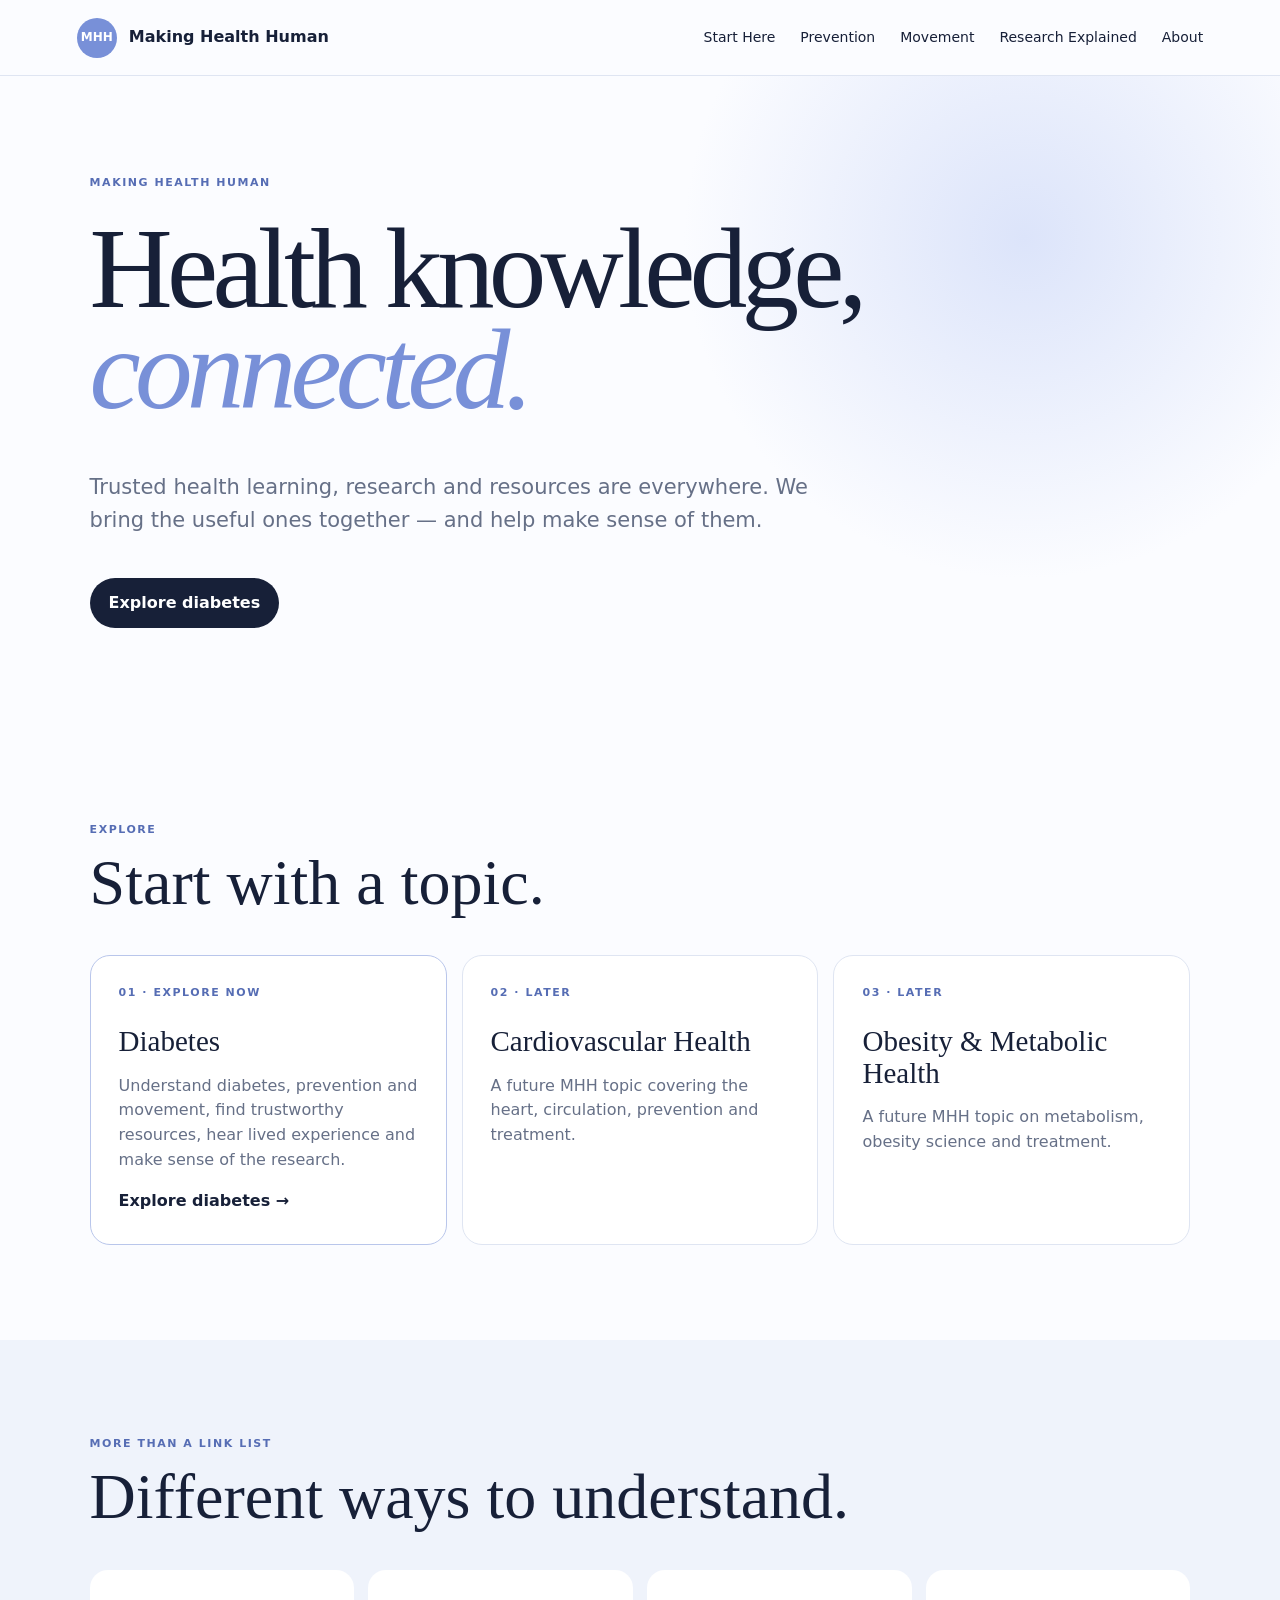
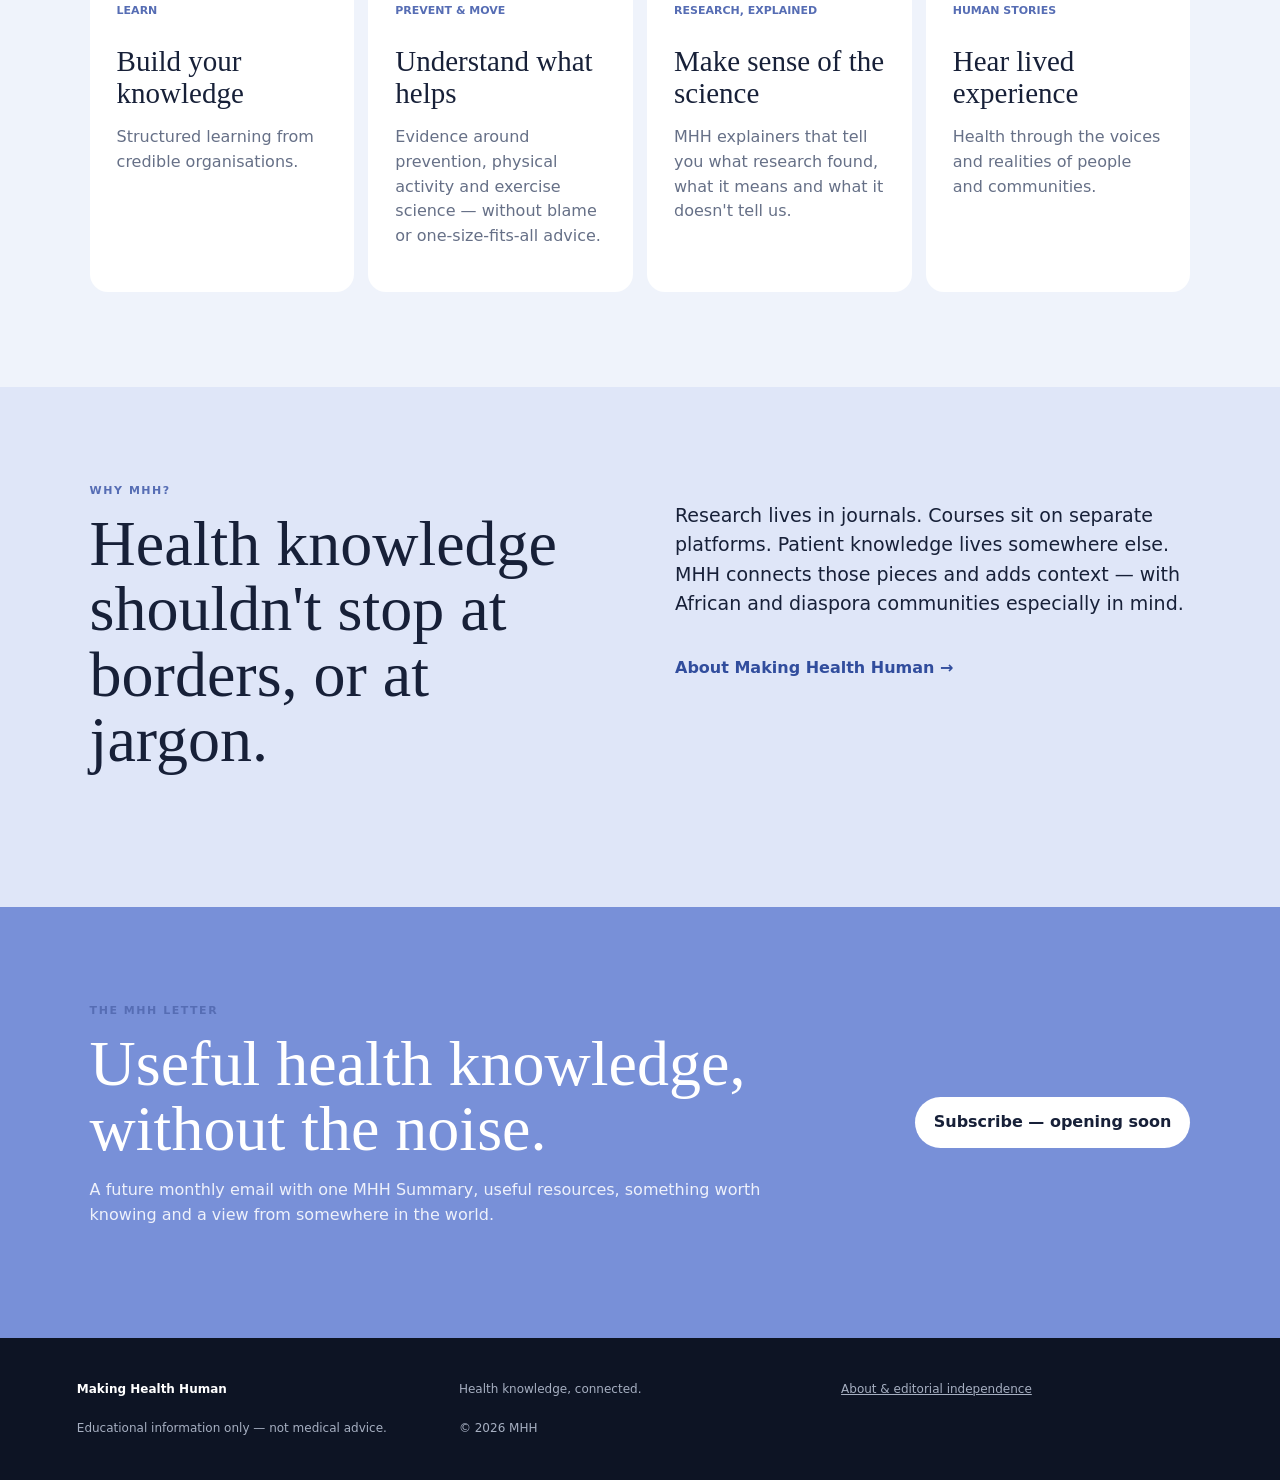
==== index.html @ e170c68e "Remove researcher grant pilot from public site" ====
<!doctype html><html lang="en"><head><meta charset="utf-8"><meta name="viewport" content="width=device-width,initial-scale=1"><title>Making Health Human | Health knowledge, connected.</title><meta name="description" content="Making Health Human connects trustworthy health learning, prevention, exercise science, research explainers and practical resources."><meta name="robots" content="index,follow"><link rel="canonical" href="https://nomcebo12-ux.github.io/making-health-human/"><meta property="og:type" content="website"><meta property="og:title" content="Making Health Human | Health knowledge, connected."><meta property="og:description" content="Making useful health knowledge easier to find, understand and use."><meta property="og:url" content="https://nomcebo12-ux.github.io/making-health-human/"><meta property="og:site_name" content="Making Health Human"><link rel="stylesheet" href="styles.css"></head><body><header><a class="brand" href="index.html"><b>MHH</b> Making Health Human</a><nav><a href="diabetes.html#start">Start Here</a><a href="diabetes.html#prevent">Prevention</a><a href="diabetes.html#move">Movement</a><a href="diabetes.html#research">Research Explained</a><a href="about.html">About</a></nav></header><main>
<section class="hero"><small>MAKING HEALTH HUMAN</small><h1>Health knowledge,<br><em>connected.</em></h1><p>Trusted health learning, research and resources are everywhere. We bring the useful ones together — and help make sense of them.</p><a class="btn" href="diabetes.html">Explore diabetes</a></section>
<section id="topics"><small>EXPLORE</small><h2>Start with a topic.</h2><div class="grid"><a class="card live" href="diabetes.html"><span>01 · EXPLORE NOW</span><h3>Diabetes</h3><p>Understand diabetes, prevention and movement, find trustworthy resources, hear lived experience and make sense of the research.</p><strong>Explore diabetes →</strong></a><div class="card"><span>02 · LATER</span><h3>Cardiovascular Health</h3><p>A future MHH topic covering the heart, circulation, prevention and treatment.</p></div><div class="card"><span>03 · LATER</span><h3>Obesity & Metabolic Health</h3><p>A future MHH topic on metabolism, obesity science and treatment.</p></div></div></section>
<section class="pale"><small>MORE THAN A LINK LIST</small><h2>Different ways to understand.</h2><div class="four"><article><b>LEARN</b><h3>Build your knowledge</h3><p>Structured learning from credible organisations.</p></article><article><b>PREVENT & MOVE</b><h3>Understand what helps</h3><p>Evidence around prevention, physical activity and exercise science — without blame or one-size-fits-all advice.</p></article><article><b>RESEARCH, EXPLAINED</b><h3>Make sense of the science</h3><p>MHH explainers that tell you what research found, what it means and what it doesn't tell us.</p></article><article><b>HUMAN STORIES</b><h3>Hear lived experience</h3><p>Health through the voices and realities of people and communities.</p></article></div></section>
<section class="about"><div><small>WHY MHH?</small><h2>Health knowledge shouldn't stop at borders, or at jargon.</h2></div><div><p>Research lives in journals. Courses sit on separate platforms. Patient knowledge lives somewhere else. MHH connects those pieces and adds context — with African and diaspora communities especially in mind.</p><a class="text-link" href="about.html">About Making Health Human →</a></div></section>
<section class="newsletter"><div><small>THE MHH LETTER</small><h2>Useful health knowledge, without the noise.</h2><p>A future monthly email with one MHH Summary, useful resources, something worth knowing and a view from somewhere in the world.</p></div><div><span class="btn" aria-disabled="true">Subscribe — opening soon</span></div></section>
</main><footer><b>Making Health Human</b><span>Health knowledge, connected.</span><span><a href="about.html">About & editorial independence</a></span><span>Educational information only — not medical advice.</span><span>© 2026 MHH</span></footer></body></html>
---- styles.css ----
:root{--blue:#7890d8;--ink:#172038;--muted:#667087;--paper:#fbfcff;--pale:#eff3fb;--line:#dfe5f2;--dark:#11182a}*{box-sizing:border-box}html{scroll-behavior:smooth}body{margin:0;background:var(--paper);color:var(--ink);font:16px/1.55 Inter,system-ui,-apple-system,sans-serif}a{color:inherit;text-decoration:none}header{height:76px;padding:0 6vw;display:flex;align-items:center;justify-content:space-between;border-bottom:1px solid var(--line);background:#fbfcfff2;position:sticky;top:0;z-index:5;backdrop-filter:blur(10px)}.brand{display:flex;gap:12px;align-items:center;font-weight:700}.brand b{background:var(--blue);color:white;width:40px;height:40px;border-radius:50%;display:grid;place-items:center;font-size:12px}nav{display:flex;gap:25px;font-size:14px}section{padding:95px 7vw}.hero{min-height:650px;display:flex;flex-direction:column;justify-content:center;background:radial-gradient(circle at 80% 25%,#dce4fa,transparent 30%)}small,.card span,.resource span{display:block;color:#566db4;font-size:11px;font-weight:800;letter-spacing:.14em;margin-bottom:12px}h1,h2,h3{font-family:Georgia,serif;font-weight:500}.hero h1,.topic h1,.article h1{font-size:clamp(58px,9vw,120px);line-height:.88;letter-spacing:-.05em;margin:15px 0 30px}.hero h1 em{color:var(--blue);font-weight:400}.hero>p,.topic>p,.article>p{font-size:21px;color:var(--muted);max-width:720px}.btn{display:inline-block;background:var(--ink);color:white;border-radius:999px;padding:13px 19px;font-weight:700;width:max-content;margin-top:20px}h2{font-size:clamp(38px,5vw,64px);line-height:1.02;margin:10px 0 40px}.grid{display:grid;grid-template-columns:repeat(3,1fr);gap:15px}.card,.resource{background:white;border:1px solid var(--line);border-radius:20px;padding:28px;min-height:290px}.card h3,.resource h3,.four h3{font-size:29px;line-height:1.08;margin:25px 0 12px}.card p,.resource p,.four p{color:var(--muted)}.card.live,.resource.live{border-color:#b9c6eb}.card.live:hover,.resource.live:hover{transform:translateY(-4px);box-shadow:0 18px 45px #3549781a}.pale{background:var(--pale)}.four{display:grid;grid-template-columns:repeat(4,1fr);gap:14px}.four article{background:white;border-radius:18px;padding:27px;min-height:230px}.four b{font-size:11px;color:#566db4}.about{background:#dfe6f8;display:grid;grid-template-columns:1fr 1fr;gap:70px}.about p{font-size:19px}.topic{background:linear-gradient(135deg,#eef2fc,#fbfcff)}.topic>a,.article>a{display:block;margin-bottom:50px;color:var(--muted);font-weight:700}.chips{display:flex;gap:8px;flex-wrap:wrap;margin-top:30px}.chips a{background:white;border:1px solid var(--line);border-radius:999px;padding:8px 12px;font-size:13px;font-weight:700}.resources{display:grid;grid-template-columns:1fr 1fr;gap:15px}.resource{display:flex;flex-direction:column}.resource i{font-size:12px;color:var(--muted);margin-top:auto}.dark{background:var(--dark);color:white}.dark>p{color:#aeb8cc;max-width:700px}.darkcard{background:#1c2539;border-color:#303b54;color:white}.darkcard p,.darkcard i{color:#aeb8cc}.note{background:var(--pale);border-radius:18px;padding:30px;max-width:900px}.note p{color:var(--muted)}.article{max-width:1100px}.coming{margin-top:55px;background:var(--pale);border-radius:22px;padding:45px;max-width:800px}.coming h2{font-size:40px;margin-bottom:15px}footer{background:#0d1424;color:white;padding:42px 6vw;display:grid;grid-template-columns:1fr 1fr 1fr;gap:20px;font-size:12px}footer span{color:#a6afc1}@media(max-width:800px){nav{display:none}section{padding:65px 24px}.hero{min-height:560px}.grid,.resources,.four,.about{grid-template-columns:1fr}.card{min-height:250px}.about{gap:15px}.coming{padding:30px 24px}footer{grid-template-columns:1fr}}
.section-intro{font-size:18px;color:var(--muted);max-width:760px;margin:-22px 0 36px}.resource-grid{display:grid;grid-template-columns:repeat(2,1fr);gap:15px}.resource-grid .resource{min-height:360px}.resource strong{margin-top:auto;padding-top:20px;font-size:14px}.global{background:#e5ebfa}.world-grid{display:grid;grid-template-columns:repeat(3,1fr);gap:12px}.world-card{background:white;border-radius:20px;padding:22px;min-height:285px;display:flex;flex-direction:column;border:1px solid #d7def0}.world-card>b{width:48px;height:48px;border-radius:50%;background:var(--ink);color:white;display:grid;place-items:center;font-size:12px}.world-card>span{font-size:10px;font-weight:800;letter-spacing:.12em;color:#6574a0;margin-top:22px}.world-card h3{font-size:24px;margin:8px 0}.world-card p{color:var(--muted);font-size:14px}.world-card strong{font-size:13px;margin-top:auto}.editorial-note{margin-top:24px;background:#f8faff;border:1px solid #d3dcf2;border-radius:16px;padding:20px;color:#58637c;max-width:980px}.text-link{display:inline-block;margin-top:18px;font-weight:800;color:#314d9d}.voices{background:#f8f5ef}.explainer{padding:80px 7vw;max-width:950px;margin:auto}.explainer h1,.about-page h1{font-size:clamp(48px,7vw,88px)}.explainer h2,.about-page h2{font-size:clamp(30px,4vw,46px);margin:60px 0 16px}.explainer p,.about-page p{font-size:18px;max-width:800px}.dek{font-size:22px!important;color:var(--muted);margin-bottom:45px}.africa-callout{background:#e7ecfa;border-radius:24px;padding:38px;margin:60px 0}.clean-list{max-width:800px;padding-left:22px}.clean-list li{margin:14px 0;color:#4f5a71}.source-box{border-top:1px solid var(--line);margin-top:65px;padding-top:30px}.source-box .tiny{font-size:12px;color:var(--muted)}.about-page{padding:80px 7vw;max-width:950px;margin:auto}footer a{text-decoration:underline}.spotlight-head{display:flex;justify-content:space-between;gap:25px;align-items:end;margin-bottom:34px}.spotlight-head h2{margin-bottom:0}.spotlight-month{background:var(--ink);color:white;border-radius:999px;padding:9px 14px;font-size:11px;font-weight:800;letter-spacing:.12em}.all-countries{margin-top:30px}.all-countries summary{cursor:pointer;font-weight:800}.all-countries .world-grid{margin-top:20px}.whats-new{background:#f8f5ef}.news-grid{display:grid;grid-template-columns:repeat(2,1fr);gap:15px}.news-card{background:white;border:1px solid #e3ded5;border-radius:20px;padding:28px;display:flex;flex-direction:column;min-height:300px}.news-card span{font-size:11px;font-weight:800;letter-spacing:.12em;color:#7b6651}.news-card h3{font-size:30px;line-height:1.08;margin:20px 0 12px}.news-card p{color:var(--muted)}.news-card strong{margin-top:auto}.summary-source{background:#eef2fc;border-radius:18px;padding:22px 25px;margin:30px 0 45px;display:grid;gap:5px}.summary-source span{color:var(--muted)}.mhh-infographic{padding:45px 0}.summary-five{display:grid;grid-template-columns:repeat(2,1fr);gap:14px}.summary-five article{background:#f2f5fb;border:1px solid var(--line);border-radius:20px;padding:25px}.summary-five article:last-child{grid-column:1/-1}.summary-five article>b{display:grid;place-items:center;width:42px;height:42px;border-radius:50%;background:var(--blue);color:white;font-size:12px}.summary-five h3{font-size:26px;margin:18px 0 8px}.summary-five p{font-size:15px;color:var(--muted)}
/* v0.5 human, prevention, movement */
.human-photo-band{padding:0;display:grid;grid-template-columns:1.25fr .75fr;background:var(--dark);color:white;min-height:560px}.human-photo-band img{width:100%;height:100%;min-height:560px;object-fit:cover}.human-photo-band>div{padding:70px 6vw;display:flex;flex-direction:column;justify-content:center}.human-photo-band h2{font-size:clamp(44px,4vw,70px);margin:10px 0 24px}.human-photo-band p{color:#c6cedd;font-size:19px}.human-photo-band>div>span,.movement-photo span{font-size:10px;color:#98a3b8;margin-top:20px}.prevention{background:#f3f6ed}.split-intro{display:grid;grid-template-columns:1fr 1fr;gap:70px;align-items:end;margin-bottom:45px}.split-intro h2{margin-bottom:0}.split-intro>p{font-size:18px;color:var(--muted);max-width:650px}.movement-section{display:grid;grid-template-columns:1fr 1fr;padding:0;background:#e9eef9;min-height:650px}.movement-photo{position:relative}.movement-photo img{width:100%;height:100%;min-height:650px;object-fit:cover}.movement-photo span{position:absolute;bottom:14px;left:18px;background:#11182acc;color:white;padding:5px 8px;border-radius:5px}.movement-copy{padding:80px 7vw;display:flex;flex-direction:column;justify-content:center}.movement-copy h2{margin:8px 0 25px}.movement-copy>p{font-size:19px;color:var(--muted)}.movement-links{display:grid;gap:10px;margin:25px 0}.movement-links a{background:white;border-radius:16px;padding:18px 20px}.movement-links b,.movement-links span{display:block}.movement-links span{font-size:13px;color:var(--muted);margin-top:4px}.tiny-note{font-size:13px!important}.newsletter{background:var(--blue);color:white;display:grid;grid-template-columns:1fr auto;gap:45px;align-items:center}.newsletter h2{margin:8px 0 15px}.newsletter p{color:#eef1fb;max-width:680px}.newsletter .btn{background:white;color:var(--ink);margin:0;white-space:nowrap}
@media(min-width:1000px){.explainer{max-width:1440px;padding:90px 6vw 120px}.explainer>h1{font-size:clamp(72px,7vw,112px);max-width:1180px;line-height:.92;letter-spacing:-.045em}.explainer>.dek{font-size:27px!important;max-width:900px}.explainer>.summary-source{max-width:none;grid-template-columns:180px 1fr;align-items:center;padding:28px 34px}.mhh-infographic{margin:55px -2vw;padding:64px 2vw;background:linear-gradient(135deg,#eef2fc,#f8faff 55%,#eef4fb);border-radius:32px}.mhh-infographic>h2{font-size:64px}.summary-five{grid-template-columns:repeat(3,1fr);gap:18px}.summary-five article{min-height:300px;padding:32px}.summary-five article:last-child{grid-column:auto}.summary-five h3{font-size:31px}.explainer>h2,.explainer>.africa-callout,.explainer>.source-box,.explainer>.clean-list,.explainer>p:not(.dek){max-width:1000px}}@media(min-width:1300px){.summary-five{grid-template-columns:repeat(5,1fr)}.summary-five article{min-height:355px}.summary-five h3{font-size:27px}}
@media(max-width:800px){.resource-grid,.world-grid,.news-grid,.summary-five,.split-intro,.human-photo-band,.movement-section,.newsletter{grid-template-columns:1fr}.resource-grid .resource{min-height:300px}.spotlight-head{display:block}.spotlight-month{display:inline-block;margin-top:14px}.human-photo-band img{min-height:360px}.human-photo-band>div{padding:55px 24px}.movement-photo img{min-height:420px}.movement-copy{padding:55px 24px}.newsletter{gap:20px}.explainer{max-width:none}.mhh-infographic{padding:35px 0}.summary-five article{min-height:auto}.summary-five article:last-child{grid-column:auto}}
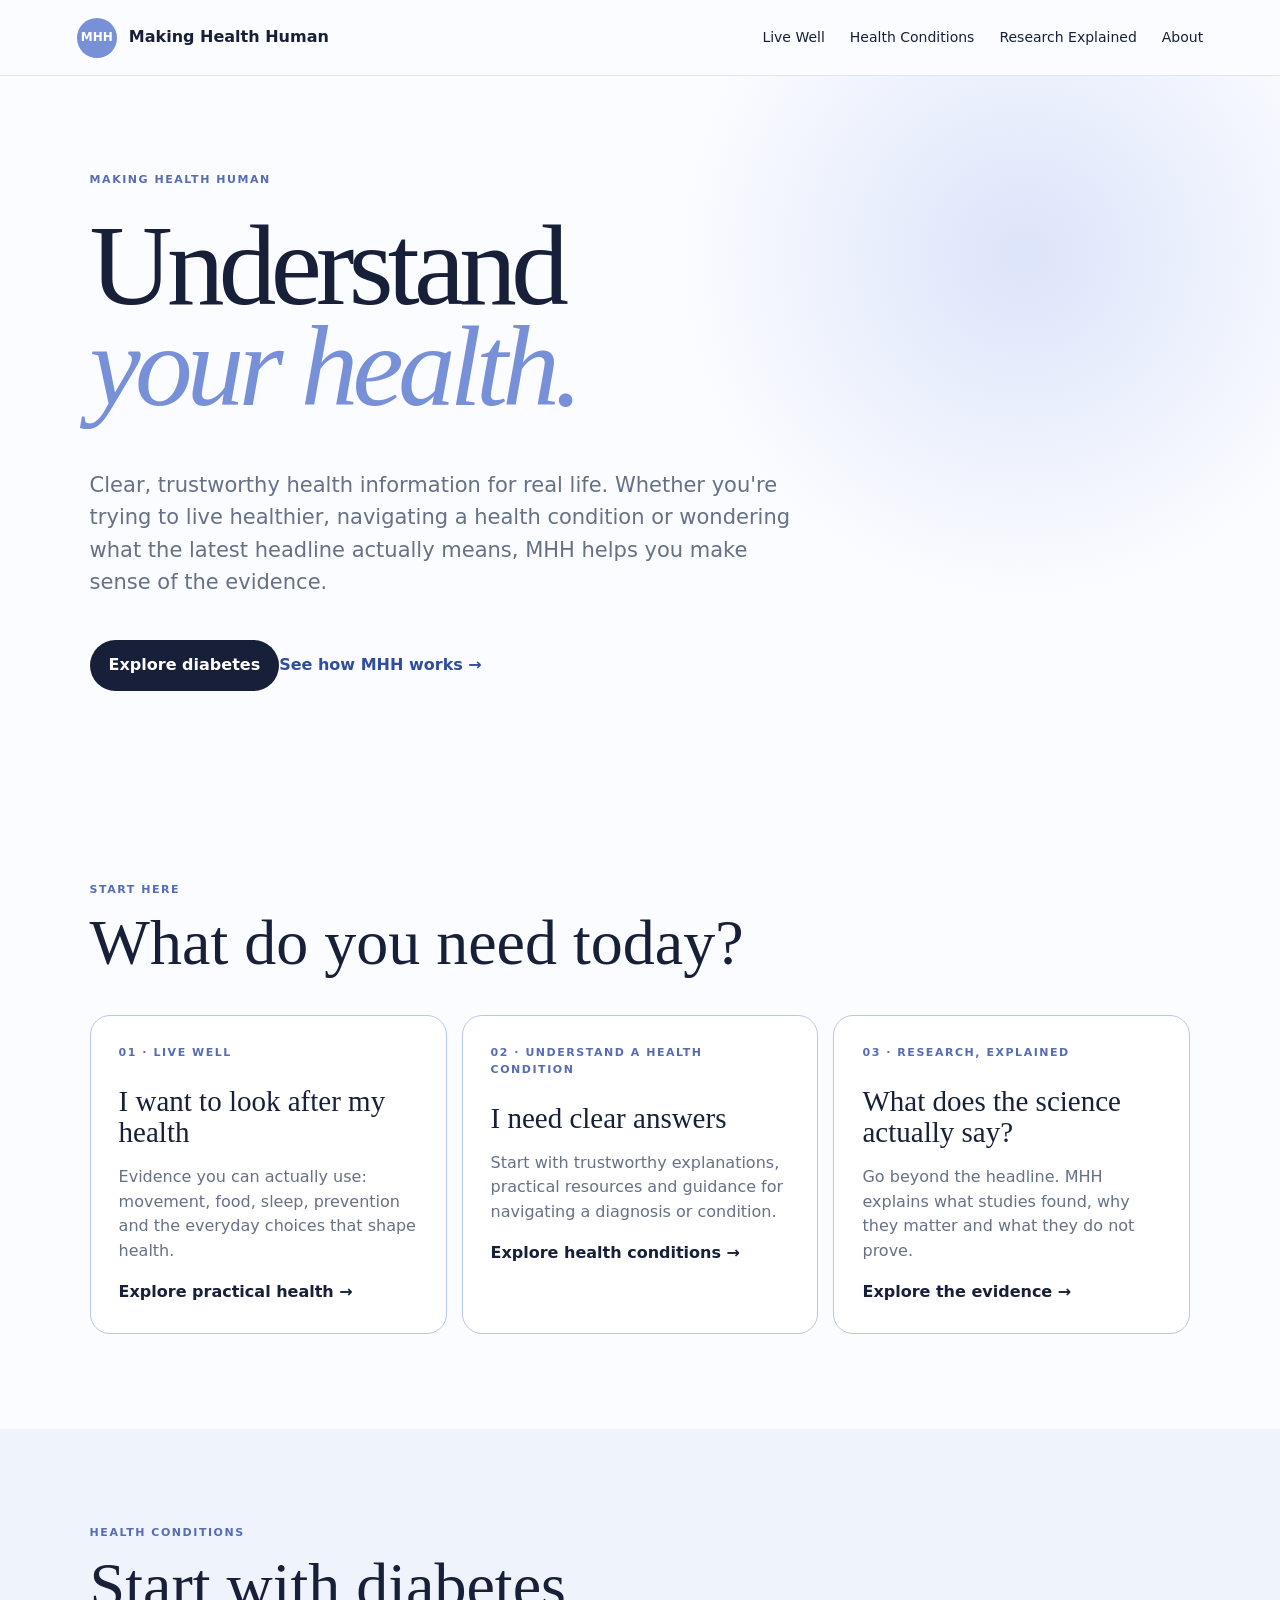
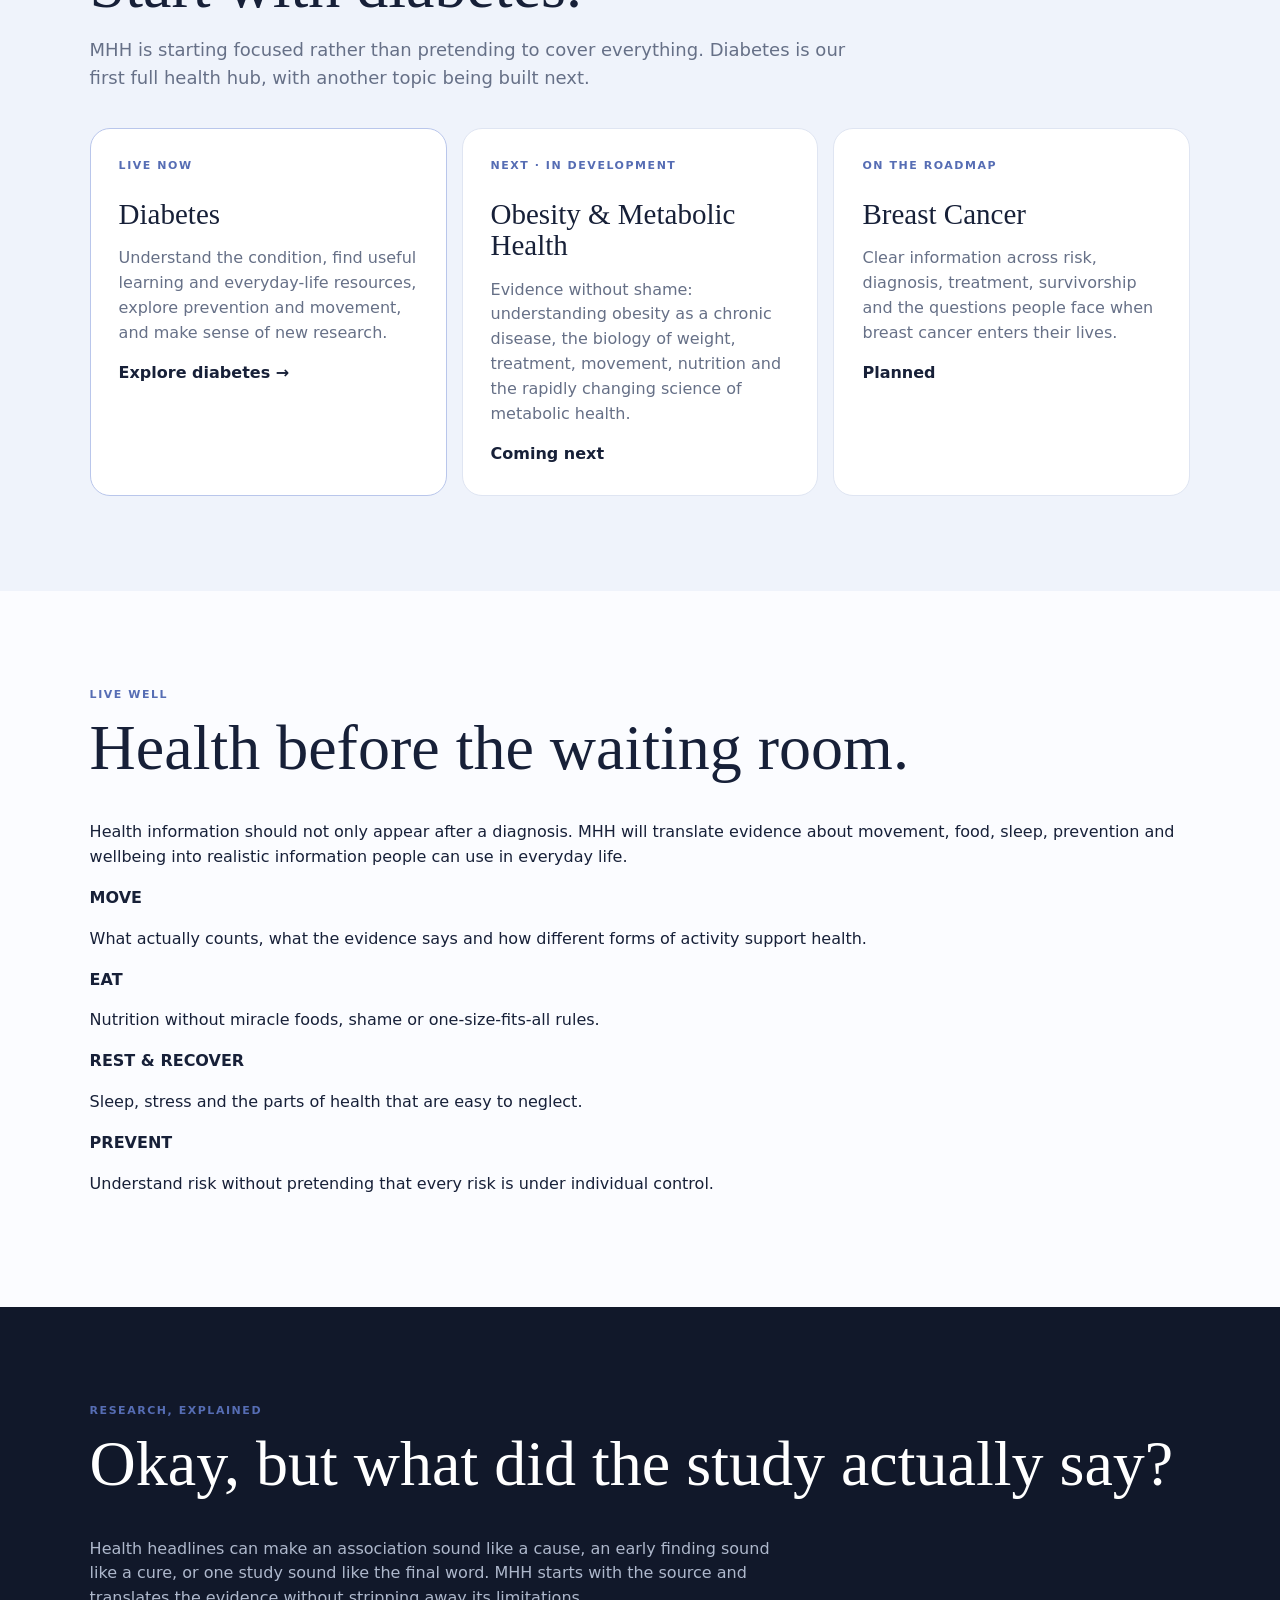
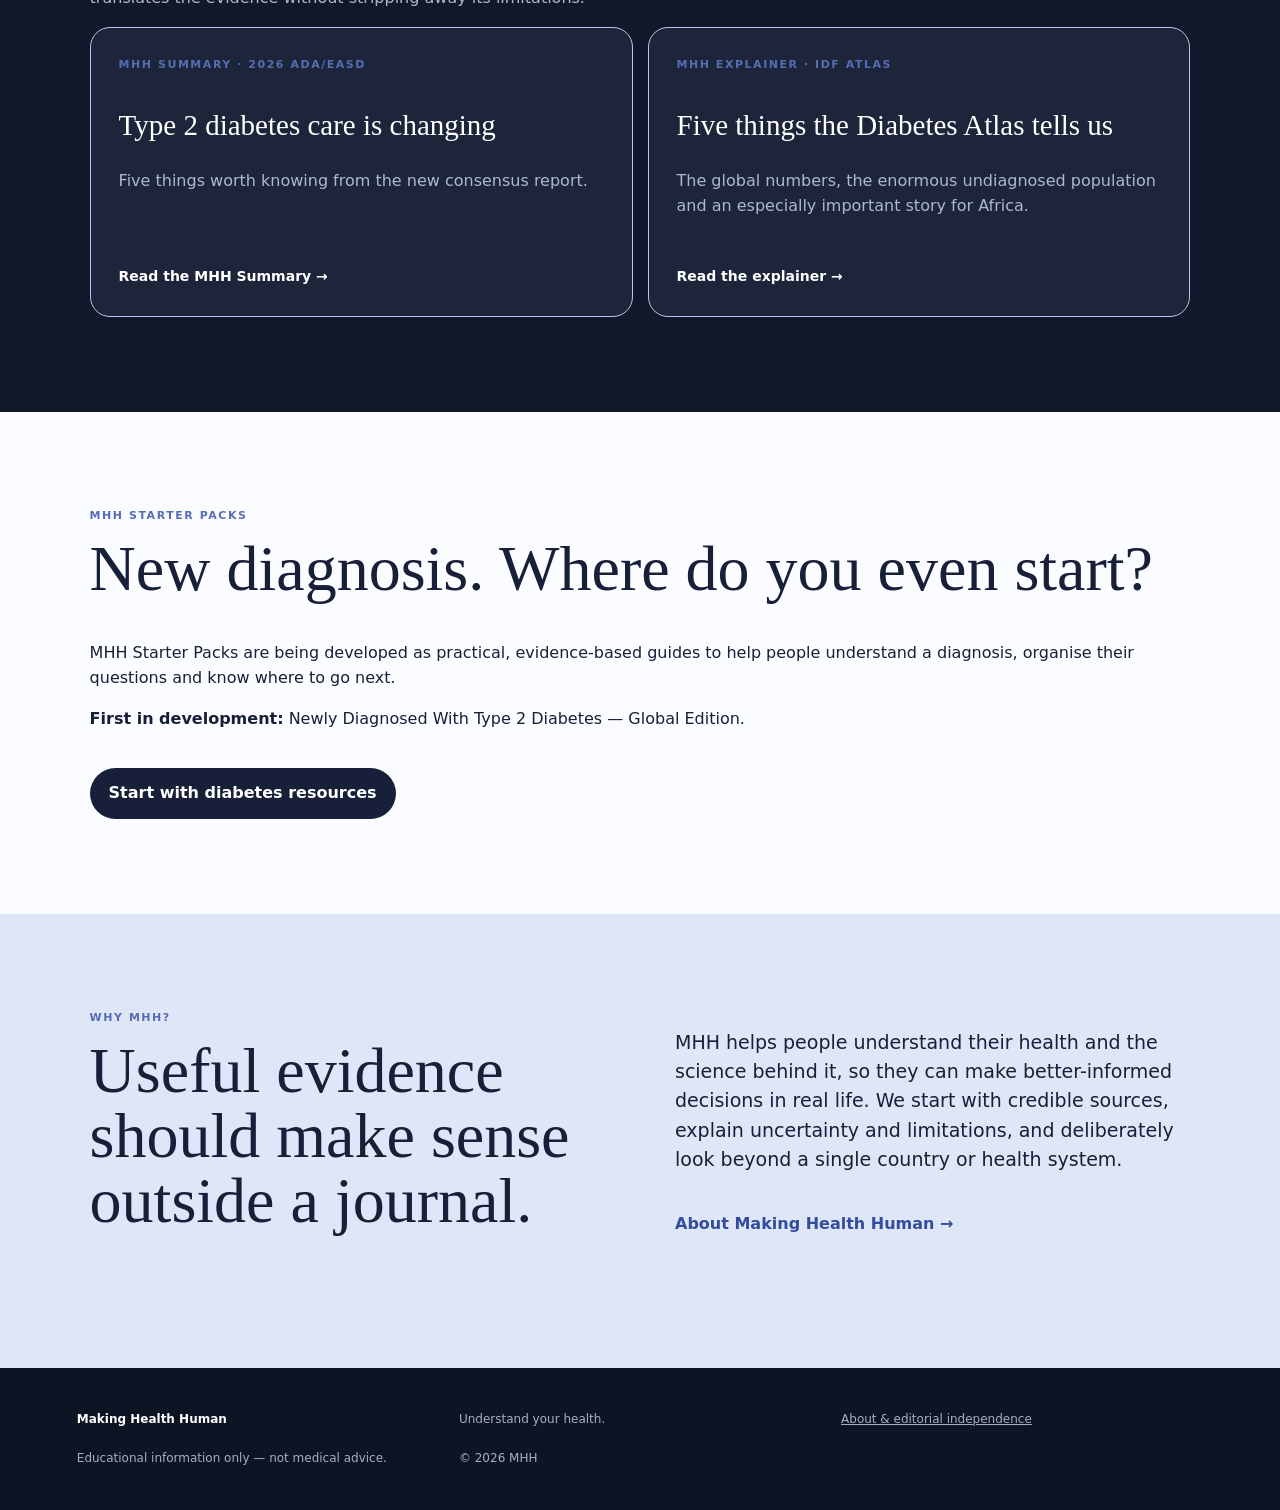
==== commit 1e9554d1: "Streamline MHH homepage for launch" ====
--- a/index.html
+++ b/index.html
@@ -1,7 +1,9 @@
-<!doctype html><html lang="en"><head><meta charset="utf-8"><meta name="viewport" content="width=device-width,initial-scale=1"><title>Making Health Human | Health knowledge, connected.</title><meta name="description" content="Making Health Human connects trustworthy health learning, prevention, exercise science, research explainers and practical resources."><meta name="robots" content="index,follow"><link rel="canonical" href="https://nomcebo12-ux.github.io/making-health-human/"><meta property="og:type" content="website"><meta property="og:title" content="Making Health Human | Health knowledge, connected."><meta property="og:description" content="Making useful health knowledge easier to find, understand and use."><meta property="og:url" content="https://nomcebo12-ux.github.io/making-health-human/"><meta property="og:site_name" content="Making Health Human"><link rel="stylesheet" href="styles.css"></head><body><header><a class="brand" href="index.html"><b>MHH</b> Making Health Human</a><nav><a href="diabetes.html#start">Start Here</a><a href="diabetes.html#prevent">Prevention</a><a href="diabetes.html#move">Movement</a><a href="diabetes.html#research">Research Explained</a><a href="about.html">About</a></nav></header><main>
-<section class="hero"><small>MAKING HEALTH HUMAN</small><h1>Health knowledge,<br><em>connected.</em></h1><p>Trusted health learning, research and resources are everywhere. We bring the useful ones together — and help make sense of them.</p><a class="btn" href="diabetes.html">Explore diabetes</a></section>
-<section id="topics"><small>EXPLORE</small><h2>Start with a topic.</h2><div class="grid"><a class="card live" href="diabetes.html"><span>01 · EXPLORE NOW</span><h3>Diabetes</h3><p>Understand diabetes, prevention and movement, find trustworthy resources, hear lived experience and make sense of the research.</p><strong>Explore diabetes →</strong></a><div class="card"><span>02 · LATER</span><h3>Cardiovascular Health</h3><p>A future MHH topic covering the heart, circulation, prevention and treatment.</p></div><div class="card"><span>03 · LATER</span><h3>Obesity & Metabolic Health</h3><p>A future MHH topic on metabolism, obesity science and treatment.</p></div></div></section>
-<section class="pale"><small>MORE THAN A LINK LIST</small><h2>Different ways to understand.</h2><div class="four"><article><b>LEARN</b><h3>Build your knowledge</h3><p>Structured learning from credible organisations.</p></article><article><b>PREVENT & MOVE</b><h3>Understand what helps</h3><p>Evidence around prevention, physical activity and exercise science — without blame or one-size-fits-all advice.</p></article><article><b>RESEARCH, EXPLAINED</b><h3>Make sense of the science</h3><p>MHH explainers that tell you what research found, what it means and what it doesn't tell us.</p></article><article><b>HUMAN STORIES</b><h3>Hear lived experience</h3><p>Health through the voices and realities of people and communities.</p></article></div></section>
-<section class="about"><div><small>WHY MHH?</small><h2>Health knowledge shouldn't stop at borders, or at jargon.</h2></div><div><p>Research lives in journals. Courses sit on separate platforms. Patient knowledge lives somewhere else. MHH connects those pieces and adds context — with African and diaspora communities especially in mind.</p><a class="text-link" href="about.html">About Making Health Human →</a></div></section>
-<section class="newsletter"><div><small>THE MHH LETTER</small><h2>Useful health knowledge, without the noise.</h2><p>A future monthly email with one MHH Summary, useful resources, something worth knowing and a view from somewhere in the world.</p></div><div><span class="btn" aria-disabled="true">Subscribe — opening soon</span></div></section>
-</main><footer><b>Making Health Human</b><span>Health knowledge, connected.</span><span><a href="about.html">About & editorial independence</a></span><span>Educational information only — not medical advice.</span><span>© 2026 MHH</span></footer></body></html>+<!doctype html><html lang="en"><head><meta charset="utf-8"><meta name="viewport" content="width=device-width,initial-scale=1"><title>Making Health Human | Understand your health</title><meta name="description" content="Making Health Human helps people understand their health with clear, trustworthy information for real life: practical health, health conditions and research explained."><meta name="robots" content="index,follow"><link rel="canonical" href="https://nomcebo12-ux.github.io/making-health-human/"><meta property="og:type" content="website"><meta property="og:title" content="Making Health Human | Understand your health"><meta property="og:description" content="Clear, trustworthy health information for real life."><meta property="og:url" content="https://nomcebo12-ux.github.io/making-health-human/"><meta property="og:site_name" content="Making Health Human"><link rel="stylesheet" href="styles.css"></head><body><header><a class="brand" href="index.html"><b>MHH</b> Making Health Human</a><nav><a href="#live-well">Live Well</a><a href="#conditions">Health Conditions</a><a href="#research">Research Explained</a><a href="about.html">About</a></nav></header><main>
+<section class="hero"><small>MAKING HEALTH HUMAN</small><h1>Understand<br><em>your health.</em></h1><p>Clear, trustworthy health information for real life. Whether you're trying to live healthier, navigating a health condition or wondering what the latest headline actually means, MHH helps you make sense of the evidence.</p><div class="hero-actions"><a class="btn" href="diabetes.html">Explore diabetes</a><a class="text-link" href="#start">See how MHH works →</a></div></section>
+<section id="start"><small>START HERE</small><h2>What do you need today?</h2><div class="grid mhh-paths"><a class="card live" href="#live-well"><span>01 · LIVE WELL</span><h3>I want to look after my health</h3><p>Evidence you can actually use: movement, food, sleep, prevention and the everyday choices that shape health.</p><strong>Explore practical health →</strong></a><a class="card live" href="#conditions"><span>02 · UNDERSTAND A HEALTH CONDITION</span><h3>I need clear answers</h3><p>Start with trustworthy explanations, practical resources and guidance for navigating a diagnosis or condition.</p><strong>Explore health conditions →</strong></a><a class="card live" href="#research"><span>03 · RESEARCH, EXPLAINED</span><h3>What does the science actually say?</h3><p>Go beyond the headline. MHH explains what studies found, why they matter and what they do not prove.</p><strong>Explore the evidence →</strong></a></div></section>
+<section id="conditions" class="pale"><small>HEALTH CONDITIONS</small><h2>Start with diabetes.</h2><p class="section-intro">MHH is starting focused rather than pretending to cover everything. Diabetes is our first full health hub, with another topic being built next.</p><div class="grid"><a class="card live" href="diabetes.html"><span>LIVE NOW</span><h3>Diabetes</h3><p>Understand the condition, find useful learning and everyday-life resources, explore prevention and movement, and make sense of new research.</p><strong>Explore diabetes →</strong></a><div class="card next"><span>NEXT · IN DEVELOPMENT</span><h3>Obesity & Metabolic Health</h3><p>Evidence without shame: understanding obesity as a chronic disease, the biology of weight, treatment, movement, nutrition and the rapidly changing science of metabolic health.</p><strong>Coming next</strong></div><div class="card"><span>ON THE ROADMAP</span><h3>Breast Cancer</h3><p>Clear information across risk, diagnosis, treatment, survivorship and the questions people face when breast cancer enters their lives.</p><strong>Planned</strong></div></div></section>
+<section id="live-well" class="live-well"><div><small>LIVE WELL</small><h2>Health before the waiting room.</h2><p>Health information should not only appear after a diagnosis. MHH will translate evidence about movement, food, sleep, prevention and wellbeing into realistic information people can use in everyday life.</p></div><div class="live-well-list"><article><b>MOVE</b><p>What actually counts, what the evidence says and how different forms of activity support health.</p></article><article><b>EAT</b><p>Nutrition without miracle foods, shame or one-size-fits-all rules.</p></article><article><b>REST & RECOVER</b><p>Sleep, stress and the parts of health that are easy to neglect.</p></article><article><b>PREVENT</b><p>Understand risk without pretending that every risk is under individual control.</p></article></div></section>
+<section id="research" class="dark"><small>RESEARCH, EXPLAINED</small><h2>Okay, but what did the study actually say?</h2><p>Health headlines can make an association sound like a cause, an early finding sound like a cure, or one study sound like the final word. MHH starts with the source and translates the evidence without stripping away its limitations.</p><div class="resources"><a class="resource darkcard live" href="type-2-diabetes-2026-consensus-summary.html"><span>MHH SUMMARY · 2026 ADA/EASD</span><h3>Type 2 diabetes care is changing</h3><p>Five things worth knowing from the new consensus report.</p><strong>Read the MHH Summary →</strong></a><a class="resource darkcard live" href="atlas-2025-explained.html"><span>MHH EXPLAINER · IDF ATLAS</span><h3>Five things the Diabetes Atlas tells us</h3><p>The global numbers, the enormous undiagnosed population and an especially important story for Africa.</p><strong>Read the explainer →</strong></a></div></section>
+<section class="starter-preview"><div><small>MHH STARTER PACKS</small><h2>New diagnosis. Where do you even start?</h2><p>MHH Starter Packs are being developed as practical, evidence-based guides to help people understand a diagnosis, organise their questions and know where to go next.</p><p><b>First in development:</b> Newly Diagnosed With Type 2 Diabetes — Global Edition.</p><a class="btn" href="diabetes.html#start">Start with diabetes resources</a></div></section>
+<section class="about"><div><small>WHY MHH?</small><h2>Useful evidence should make sense outside a journal.</h2></div><div><p>MHH helps people understand their health and the science behind it, so they can make better-informed decisions in real life. We start with credible sources, explain uncertainty and limitations, and deliberately look beyond a single country or health system.</p><a class="text-link" href="about.html">About Making Health Human →</a></div></section>
+</main><footer><b>Making Health Human</b><span>Understand your health.</span><span><a href="about.html">About & editorial independence</a></span><span>Educational information only — not medical advice.</span><span>© 2026 MHH</span></footer></body></html>
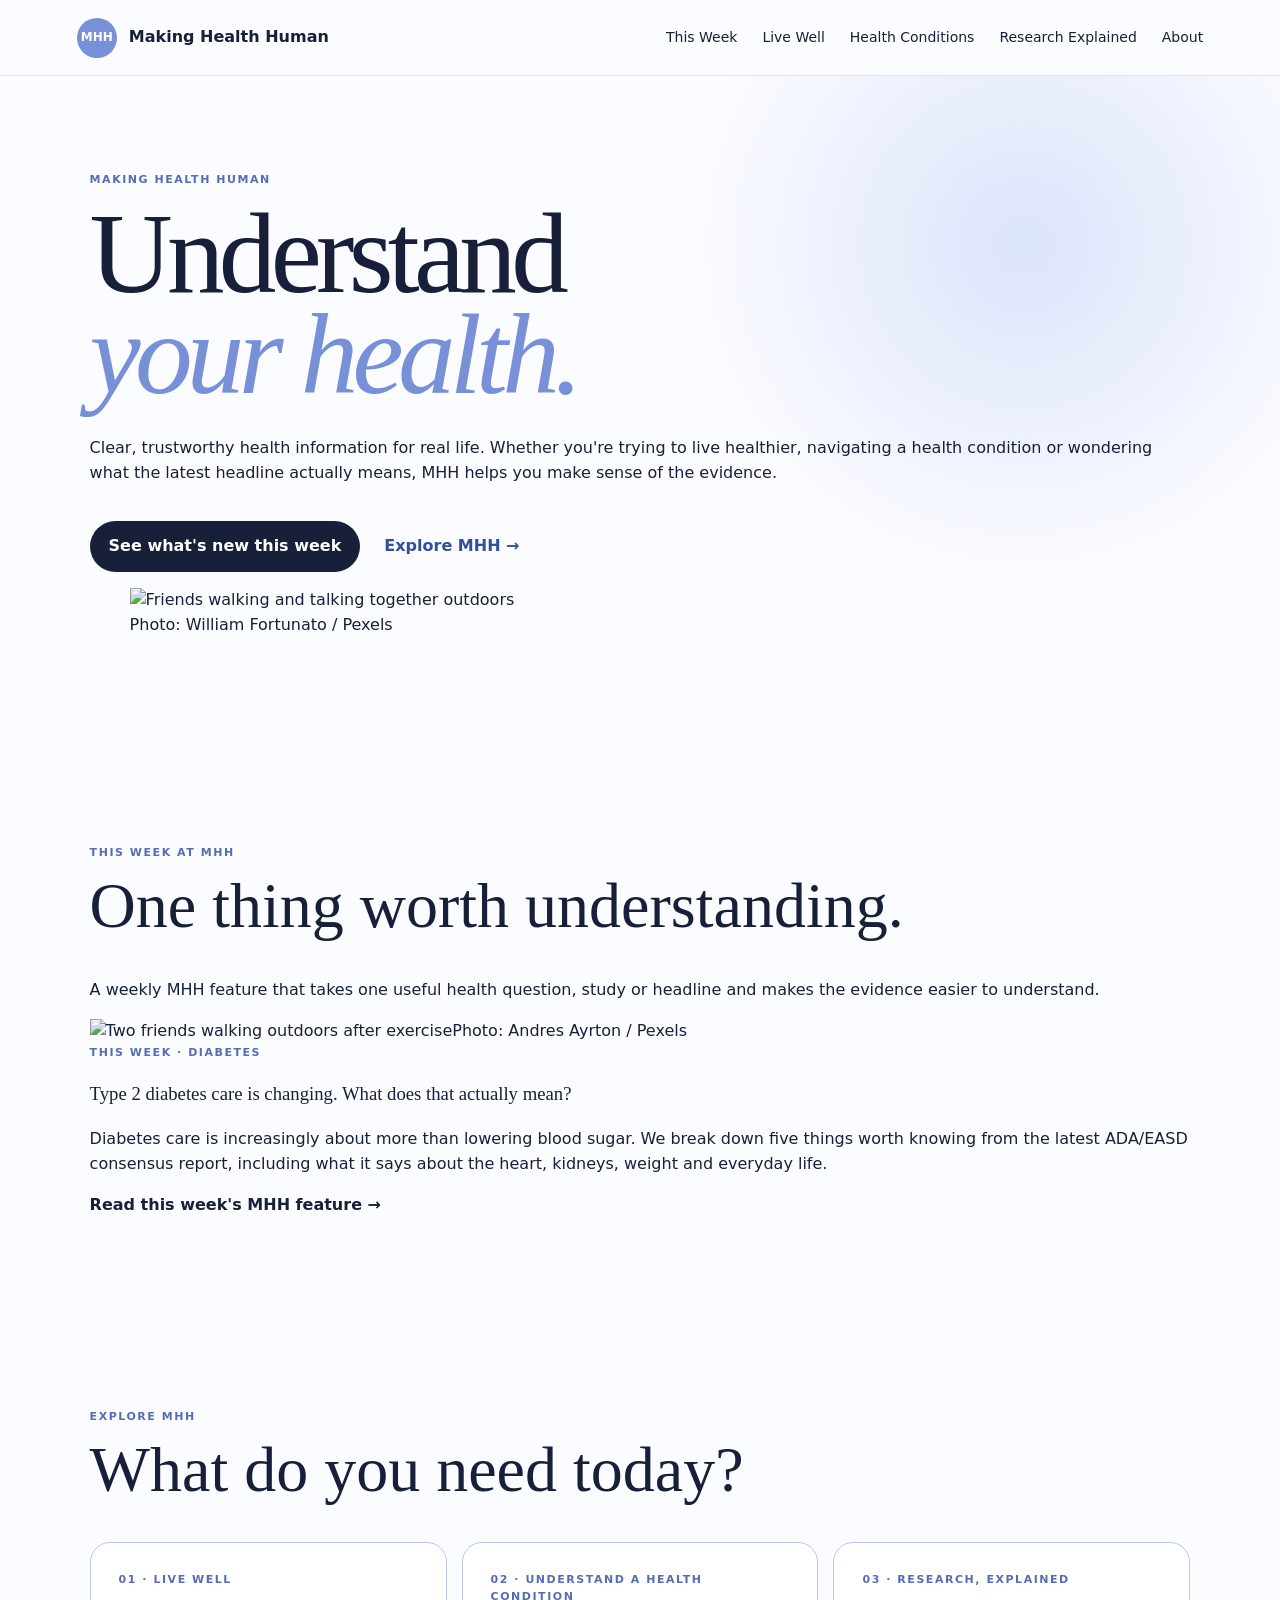
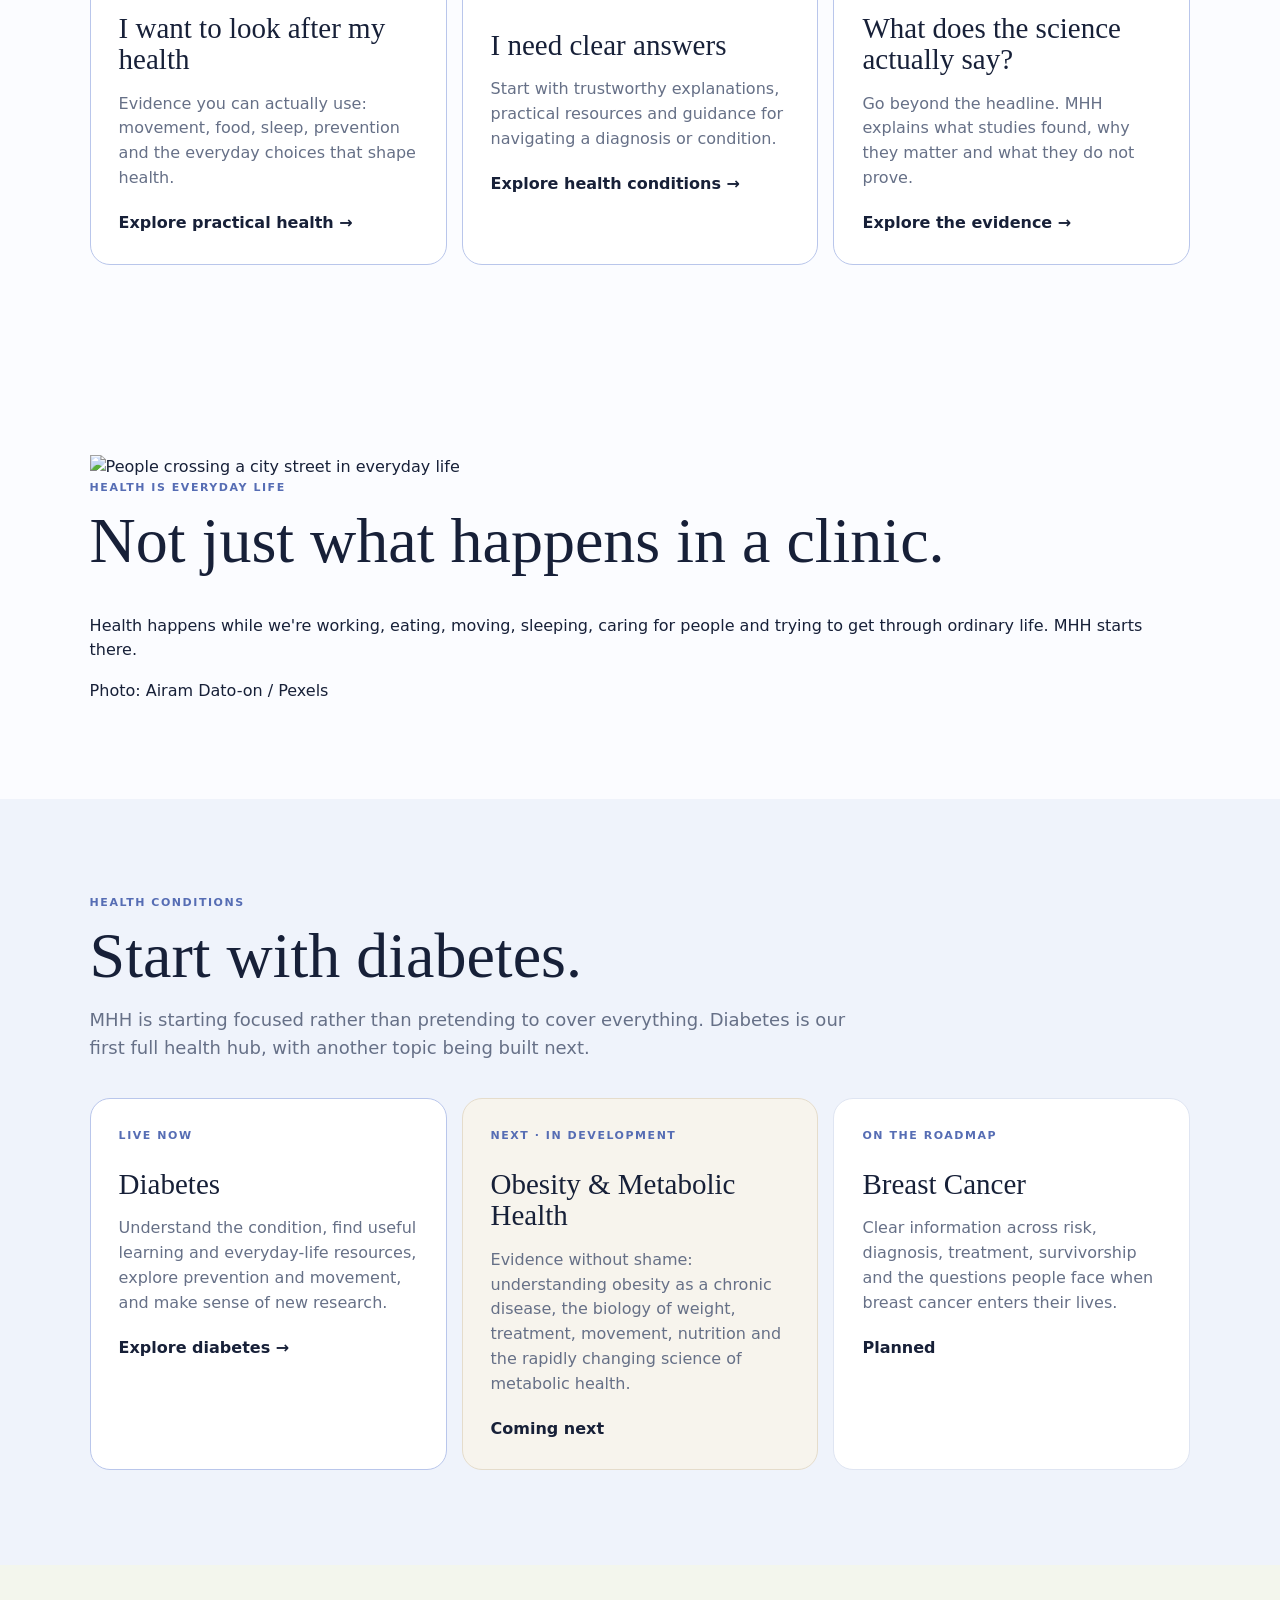
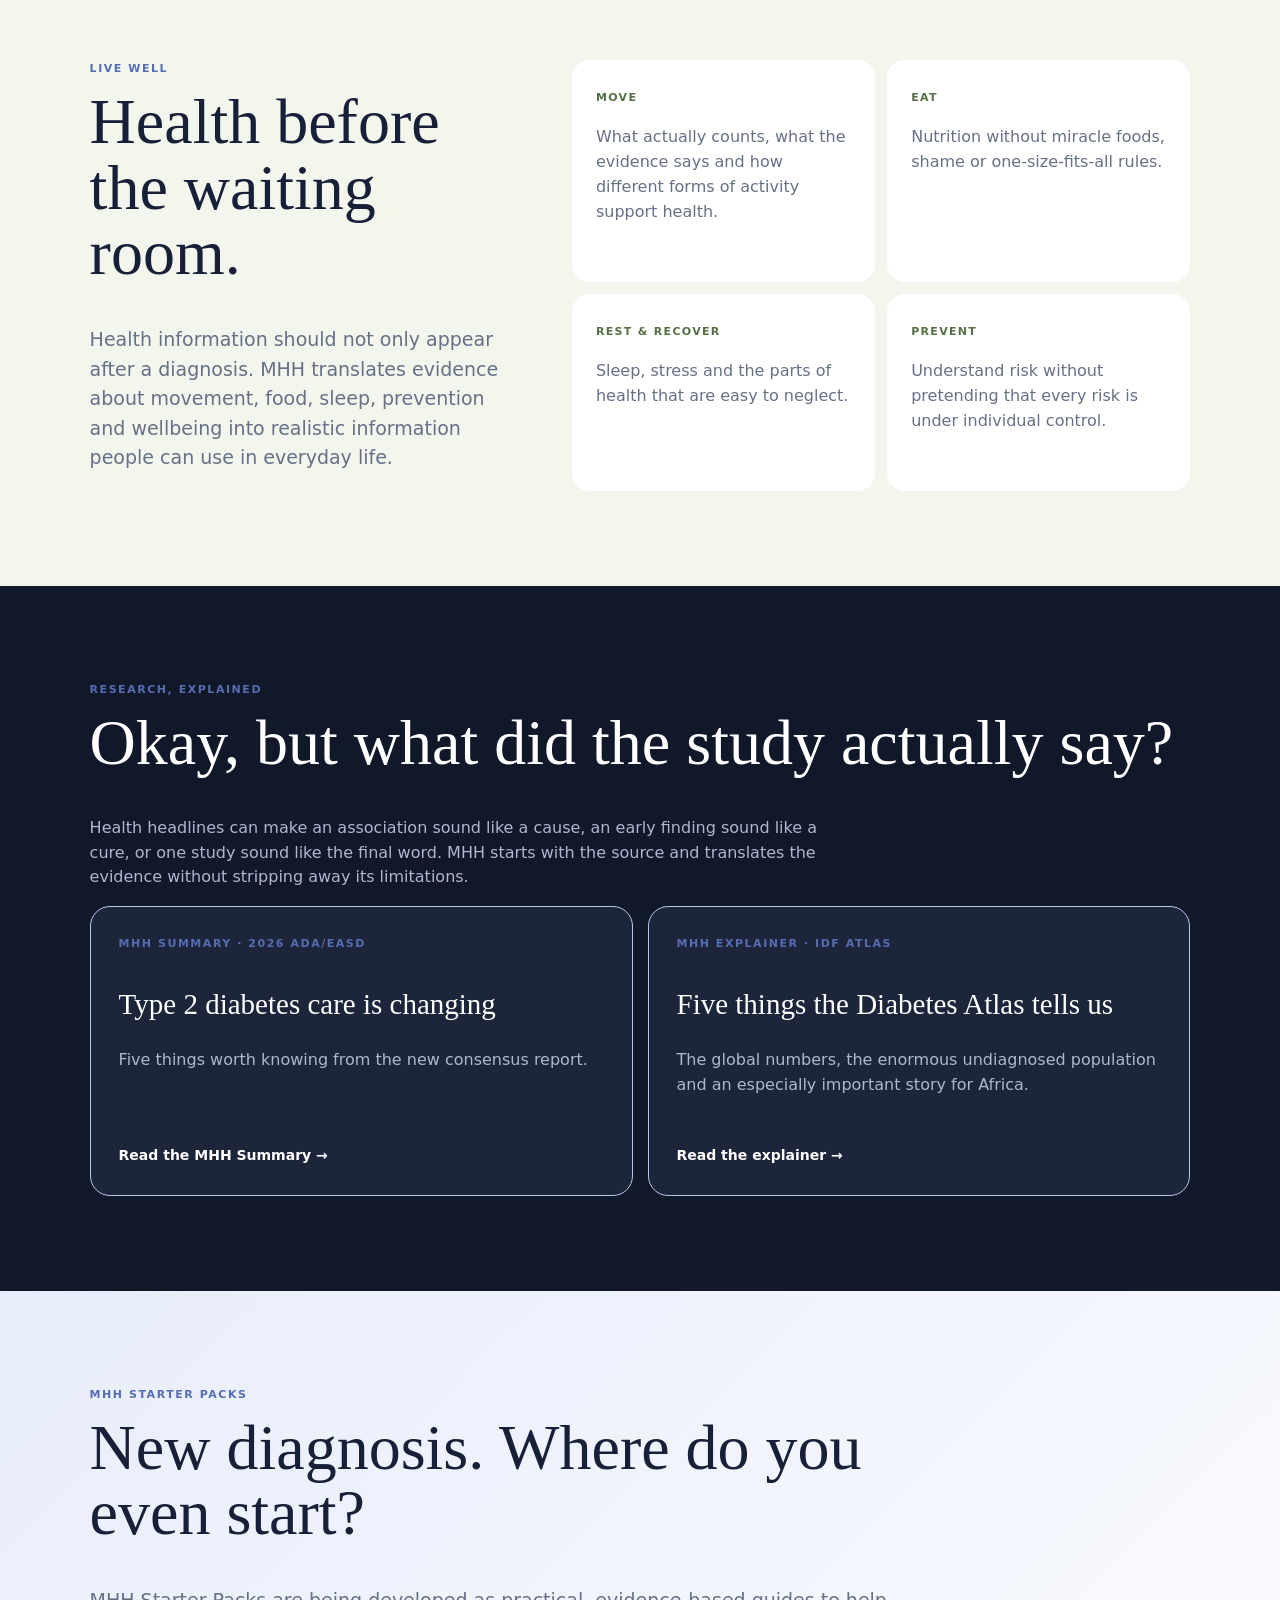
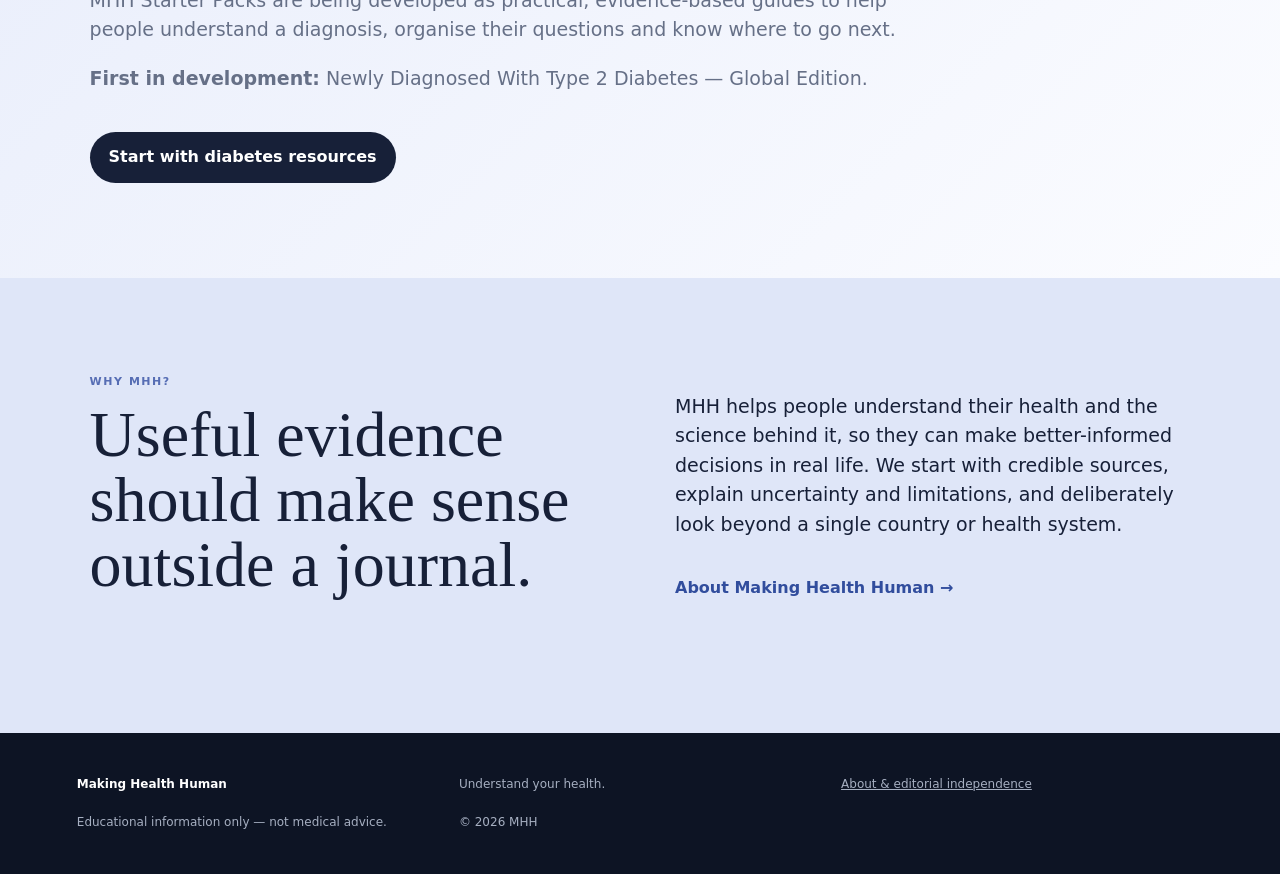
==== commit af482ea6: "Make MHH homepage more human and add weekly editorial feature" ====
--- a/index.html
+++ b/index.html
@@ -1,8 +1,10 @@
-<!doctype html><html lang="en"><head><meta charset="utf-8"><meta name="viewport" content="width=device-width,initial-scale=1"><title>Making Health Human | Understand your health</title><meta name="description" content="Making Health Human helps people understand their health with clear, trustworthy information for real life: practical health, health conditions and research explained."><meta name="robots" content="index,follow"><link rel="canonical" href="https://nomcebo12-ux.github.io/making-health-human/"><meta property="og:type" content="website"><meta property="og:title" content="Making Health Human | Understand your health"><meta property="og:description" content="Clear, trustworthy health information for real life."><meta property="og:url" content="https://nomcebo12-ux.github.io/making-health-human/"><meta property="og:site_name" content="Making Health Human"><link rel="stylesheet" href="styles.css"></head><body><header><a class="brand" href="index.html"><b>MHH</b> Making Health Human</a><nav><a href="#live-well">Live Well</a><a href="#conditions">Health Conditions</a><a href="#research">Research Explained</a><a href="about.html">About</a></nav></header><main>
-<section class="hero"><small>MAKING HEALTH HUMAN</small><h1>Understand<br><em>your health.</em></h1><p>Clear, trustworthy health information for real life. Whether you're trying to live healthier, navigating a health condition or wondering what the latest headline actually means, MHH helps you make sense of the evidence.</p><div class="hero-actions"><a class="btn" href="diabetes.html">Explore diabetes</a><a class="text-link" href="#start">See how MHH works →</a></div></section>
-<section id="start"><small>START HERE</small><h2>What do you need today?</h2><div class="grid mhh-paths"><a class="card live" href="#live-well"><span>01 · LIVE WELL</span><h3>I want to look after my health</h3><p>Evidence you can actually use: movement, food, sleep, prevention and the everyday choices that shape health.</p><strong>Explore practical health →</strong></a><a class="card live" href="#conditions"><span>02 · UNDERSTAND A HEALTH CONDITION</span><h3>I need clear answers</h3><p>Start with trustworthy explanations, practical resources and guidance for navigating a diagnosis or condition.</p><strong>Explore health conditions →</strong></a><a class="card live" href="#research"><span>03 · RESEARCH, EXPLAINED</span><h3>What does the science actually say?</h3><p>Go beyond the headline. MHH explains what studies found, why they matter and what they do not prove.</p><strong>Explore the evidence →</strong></a></div></section>
+<!doctype html><html lang="en"><head><meta charset="utf-8"><meta name="viewport" content="width=device-width,initial-scale=1"><title>Making Health Human | Understand your health</title><meta name="description" content="Making Health Human helps people understand their health with clear, trustworthy information for real life: practical health, health conditions and research explained."><meta name="robots" content="index,follow"><link rel="canonical" href="https://nomcebo12-ux.github.io/making-health-human/"><meta property="og:type" content="website"><meta property="og:title" content="Making Health Human | Understand your health"><meta property="og:description" content="Clear, trustworthy health information for real life."><meta property="og:url" content="https://nomcebo12-ux.github.io/making-health-human/"><meta property="og:site_name" content="Making Health Human"><link rel="stylesheet" href="styles.css"></head><body><header><a class="brand" href="index.html"><b>MHH</b> Making Health Human</a><nav><a href="#this-week">This Week</a><a href="#live-well">Live Well</a><a href="#conditions">Health Conditions</a><a href="#research">Research Explained</a><a href="about.html">About</a></nav></header><main>
+<section class="hero human-hero"><div class="hero-copy"><small>MAKING HEALTH HUMAN</small><h1>Understand<br><em>your health.</em></h1><p>Clear, trustworthy health information for real life. Whether you're trying to live healthier, navigating a health condition or wondering what the latest headline actually means, MHH helps you make sense of the evidence.</p><div class="hero-actions"><a class="btn" href="#this-week">See what's new this week</a><a class="text-link" href="#start">Explore MHH →</a></div></div><figure class="hero-photo"><img src="https://images.pexels.com/photos/6140380/pexels-photo-6140380.jpeg?auto=compress&cs=tinysrgb&w=1400" alt="Friends walking and talking together outdoors"><figcaption>Photo: William Fortunato / Pexels</figcaption></figure></section>
+<section id="this-week" class="weekly"><div class="weekly-head"><div><small>THIS WEEK AT MHH</small><h2>One thing worth understanding.</h2></div><p>A weekly MHH feature that takes one useful health question, study or headline and makes the evidence easier to understand.</p></div><a class="weekly-feature" href="type-2-diabetes-2026-consensus-summary.html"><div class="weekly-image"><img src="https://images.pexels.com/photos/6551265/pexels-photo-6551265.jpeg?auto=compress&cs=tinysrgb&w=1400" alt="Two friends walking outdoors after exercise"><span>Photo: Andres Ayrton / Pexels</span></div><div class="weekly-copy"><small>THIS WEEK · DIABETES</small><h3>Type 2 diabetes care is changing. What does that actually mean?</h3><p>Diabetes care is increasingly about more than lowering blood sugar. We break down five things worth knowing from the latest ADA/EASD consensus report, including what it says about the heart, kidneys, weight and everyday life.</p><strong>Read this week's MHH feature →</strong></div></a></section>
+<section id="start"><small>EXPLORE MHH</small><h2>What do you need today?</h2><div class="grid mhh-paths"><a class="card live" href="#live-well"><span>01 · LIVE WELL</span><h3>I want to look after my health</h3><p>Evidence you can actually use: movement, food, sleep, prevention and the everyday choices that shape health.</p><strong>Explore practical health →</strong></a><a class="card live" href="#conditions"><span>02 · UNDERSTAND A HEALTH CONDITION</span><h3>I need clear answers</h3><p>Start with trustworthy explanations, practical resources and guidance for navigating a diagnosis or condition.</p><strong>Explore health conditions →</strong></a><a class="card live" href="#research"><span>03 · RESEARCH, EXPLAINED</span><h3>What does the science actually say?</h3><p>Go beyond the headline. MHH explains what studies found, why they matter and what they do not prove.</p><strong>Explore the evidence →</strong></a></div></section>
+<section class="people-band"><img src="https://images.pexels.com/photos/27853689/pexels-photo-27853689.jpeg?auto=compress&cs=tinysrgb&w=1600" alt="People crossing a city street in everyday life"><div><small>HEALTH IS EVERYDAY LIFE</small><h2>Not just what happens in a clinic.</h2><p>Health happens while we're working, eating, moving, sleeping, caring for people and trying to get through ordinary life. MHH starts there.</p><span>Photo: Airam Dato-on / Pexels</span></div></section>
 <section id="conditions" class="pale"><small>HEALTH CONDITIONS</small><h2>Start with diabetes.</h2><p class="section-intro">MHH is starting focused rather than pretending to cover everything. Diabetes is our first full health hub, with another topic being built next.</p><div class="grid"><a class="card live" href="diabetes.html"><span>LIVE NOW</span><h3>Diabetes</h3><p>Understand the condition, find useful learning and everyday-life resources, explore prevention and movement, and make sense of new research.</p><strong>Explore diabetes →</strong></a><div class="card next"><span>NEXT · IN DEVELOPMENT</span><h3>Obesity & Metabolic Health</h3><p>Evidence without shame: understanding obesity as a chronic disease, the biology of weight, treatment, movement, nutrition and the rapidly changing science of metabolic health.</p><strong>Coming next</strong></div><div class="card"><span>ON THE ROADMAP</span><h3>Breast Cancer</h3><p>Clear information across risk, diagnosis, treatment, survivorship and the questions people face when breast cancer enters their lives.</p><strong>Planned</strong></div></div></section>
-<section id="live-well" class="live-well"><div><small>LIVE WELL</small><h2>Health before the waiting room.</h2><p>Health information should not only appear after a diagnosis. MHH will translate evidence about movement, food, sleep, prevention and wellbeing into realistic information people can use in everyday life.</p></div><div class="live-well-list"><article><b>MOVE</b><p>What actually counts, what the evidence says and how different forms of activity support health.</p></article><article><b>EAT</b><p>Nutrition without miracle foods, shame or one-size-fits-all rules.</p></article><article><b>REST & RECOVER</b><p>Sleep, stress and the parts of health that are easy to neglect.</p></article><article><b>PREVENT</b><p>Understand risk without pretending that every risk is under individual control.</p></article></div></section>
+<section id="live-well" class="live-well"><div><small>LIVE WELL</small><h2>Health before the waiting room.</h2><p>Health information should not only appear after a diagnosis. MHH translates evidence about movement, food, sleep, prevention and wellbeing into realistic information people can use in everyday life.</p></div><div class="live-well-list"><article><b>MOVE</b><p>What actually counts, what the evidence says and how different forms of activity support health.</p></article><article><b>EAT</b><p>Nutrition without miracle foods, shame or one-size-fits-all rules.</p></article><article><b>REST & RECOVER</b><p>Sleep, stress and the parts of health that are easy to neglect.</p></article><article><b>PREVENT</b><p>Understand risk without pretending that every risk is under individual control.</p></article></div></section>
 <section id="research" class="dark"><small>RESEARCH, EXPLAINED</small><h2>Okay, but what did the study actually say?</h2><p>Health headlines can make an association sound like a cause, an early finding sound like a cure, or one study sound like the final word. MHH starts with the source and translates the evidence without stripping away its limitations.</p><div class="resources"><a class="resource darkcard live" href="type-2-diabetes-2026-consensus-summary.html"><span>MHH SUMMARY · 2026 ADA/EASD</span><h3>Type 2 diabetes care is changing</h3><p>Five things worth knowing from the new consensus report.</p><strong>Read the MHH Summary →</strong></a><a class="resource darkcard live" href="atlas-2025-explained.html"><span>MHH EXPLAINER · IDF ATLAS</span><h3>Five things the Diabetes Atlas tells us</h3><p>The global numbers, the enormous undiagnosed population and an especially important story for Africa.</p><strong>Read the explainer →</strong></a></div></section>
 <section class="starter-preview"><div><small>MHH STARTER PACKS</small><h2>New diagnosis. Where do you even start?</h2><p>MHH Starter Packs are being developed as practical, evidence-based guides to help people understand a diagnosis, organise their questions and know where to go next.</p><p><b>First in development:</b> Newly Diagnosed With Type 2 Diabetes — Global Edition.</p><a class="btn" href="diabetes.html#start">Start with diabetes resources</a></div></section>
 <section class="about"><div><small>WHY MHH?</small><h2>Useful evidence should make sense outside a journal.</h2></div><div><p>MHH helps people understand their health and the science behind it, so they can make better-informed decisions in real life. We start with credible sources, explain uncertainty and limitations, and deliberately look beyond a single country or health system.</p><a class="text-link" href="about.html">About Making Health Human →</a></div></section>
--- a/styles.css
+++ b/styles.css
@@ -1,6 +1,2 @@
-:root{--blue:#7890d8;--ink:#172038;--muted:#667087;--paper:#fbfcff;--pale:#eff3fb;--line:#dfe5f2;--dark:#11182a}*{box-sizing:border-box}html{scroll-behavior:smooth}body{margin:0;background:var(--paper);color:var(--ink);font:16px/1.55 Inter,system-ui,-apple-system,sans-serif}a{color:inherit;text-decoration:none}header{height:76px;padding:0 6vw;display:flex;align-items:center;justify-content:space-between;border-bottom:1px solid var(--line);background:#fbfcfff2;position:sticky;top:0;z-index:5;backdrop-filter:blur(10px)}.brand{display:flex;gap:12px;align-items:center;font-weight:700}.brand b{background:var(--blue);color:white;width:40px;height:40px;border-radius:50%;display:grid;place-items:center;font-size:12px}nav{display:flex;gap:25px;font-size:14px}section{padding:95px 7vw}.hero{min-height:650px;display:flex;flex-direction:column;justify-content:center;background:radial-gradient(circle at 80% 25%,#dce4fa,transparent 30%)}small,.card span,.resource span{display:block;color:#566db4;font-size:11px;font-weight:800;letter-spacing:.14em;margin-bottom:12px}h1,h2,h3{font-family:Georgia,serif;font-weight:500}.hero h1,.topic h1,.article h1{font-size:clamp(58px,9vw,120px);line-height:.88;letter-spacing:-.05em;margin:15px 0 30px}.hero h1 em{color:var(--blue);font-weight:400}.hero>p,.topic>p,.article>p{font-size:21px;color:var(--muted);max-width:720px}.btn{display:inline-block;background:var(--ink);color:white;border-radius:999px;padding:13px 19px;font-weight:700;width:max-content;margin-top:20px}h2{font-size:clamp(38px,5vw,64px);line-height:1.02;margin:10px 0 40px}.grid{display:grid;grid-template-columns:repeat(3,1fr);gap:15px}.card,.resource{background:white;border:1px solid var(--line);border-radius:20px;padding:28px;min-height:290px}.card h3,.resource h3,.four h3{font-size:29px;line-height:1.08;margin:25px 0 12px}.card p,.resource p,.four p{color:var(--muted)}.card.live,.resource.live{border-color:#b9c6eb}.card.live:hover,.resource.live:hover{transform:translateY(-4px);box-shadow:0 18px 45px #3549781a}.pale{background:var(--pale)}.four{display:grid;grid-template-columns:repeat(4,1fr);gap:14px}.four article{background:white;border-radius:18px;padding:27px;min-height:230px}.four b{font-size:11px;color:#566db4}.about{background:#dfe6f8;display:grid;grid-template-columns:1fr 1fr;gap:70px}.about p{font-size:19px}.topic{background:linear-gradient(135deg,#eef2fc,#fbfcff)}.topic>a,.article>a{display:block;margin-bottom:50px;color:var(--muted);font-weight:700}.chips{display:flex;gap:8px;flex-wrap:wrap;margin-top:30px}.chips a{background:white;border:1px solid var(--line);border-radius:999px;padding:8px 12px;font-size:13px;font-weight:700}.resources{display:grid;grid-template-columns:1fr 1fr;gap:15px}.resource{display:flex;flex-direction:column}.resource i{font-size:12px;color:var(--muted);margin-top:auto}.dark{background:var(--dark);color:white}.dark>p{color:#aeb8cc;max-width:700px}.darkcard{background:#1c2539;border-color:#303b54;color:white}.darkcard p,.darkcard i{color:#aeb8cc}.note{background:var(--pale);border-radius:18px;padding:30px;max-width:900px}.note p{color:var(--muted)}.article{max-width:1100px}.coming{margin-top:55px;background:var(--pale);border-radius:22px;padding:45px;max-width:800px}.coming h2{font-size:40px;margin-bottom:15px}footer{background:#0d1424;color:white;padding:42px 6vw;display:grid;grid-template-columns:1fr 1fr 1fr;gap:20px;font-size:12px}footer span{color:#a6afc1}@media(max-width:800px){nav{display:none}section{padding:65px 24px}.hero{min-height:560px}.grid,.resources,.four,.about{grid-template-columns:1fr}.card{min-height:250px}.about{gap:15px}.coming{padding:30px 24px}footer{grid-template-columns:1fr}}
-.section-intro{font-size:18px;color:var(--muted);max-width:760px;margin:-22px 0 36px}.resource-grid{display:grid;grid-template-columns:repeat(2,1fr);gap:15px}.resource-grid .resource{min-height:360px}.resource strong{margin-top:auto;padding-top:20px;font-size:14px}.global{background:#e5ebfa}.world-grid{display:grid;grid-template-columns:repeat(3,1fr);gap:12px}.world-card{background:white;border-radius:20px;padding:22px;min-height:285px;display:flex;flex-direction:column;border:1px solid #d7def0}.world-card>b{width:48px;height:48px;border-radius:50%;background:var(--ink);color:white;display:grid;place-items:center;font-size:12px}.world-card>span{font-size:10px;font-weight:800;letter-spacing:.12em;color:#6574a0;margin-top:22px}.world-card h3{font-size:24px;margin:8px 0}.world-card p{color:var(--muted);font-size:14px}.world-card strong{font-size:13px;margin-top:auto}.editorial-note{margin-top:24px;background:#f8faff;border:1px solid #d3dcf2;border-radius:16px;padding:20px;color:#58637c;max-width:980px}.text-link{display:inline-block;margin-top:18px;font-weight:800;color:#314d9d}.voices{background:#f8f5ef}.explainer{padding:80px 7vw;max-width:950px;margin:auto}.explainer h1,.about-page h1{font-size:clamp(48px,7vw,88px)}.explainer h2,.about-page h2{font-size:clamp(30px,4vw,46px);margin:60px 0 16px}.explainer p,.about-page p{font-size:18px;max-width:800px}.dek{font-size:22px!important;color:var(--muted);margin-bottom:45px}.africa-callout{background:#e7ecfa;border-radius:24px;padding:38px;margin:60px 0}.clean-list{max-width:800px;padding-left:22px}.clean-list li{margin:14px 0;color:#4f5a71}.source-box{border-top:1px solid var(--line);margin-top:65px;padding-top:30px}.source-box .tiny{font-size:12px;color:var(--muted)}.about-page{padding:80px 7vw;max-width:950px;margin:auto}footer a{text-decoration:underline}.spotlight-head{display:flex;justify-content:space-between;gap:25px;align-items:end;margin-bottom:34px}.spotlight-head h2{margin-bottom:0}.spotlight-month{background:var(--ink);color:white;border-radius:999px;padding:9px 14px;font-size:11px;font-weight:800;letter-spacing:.12em}.all-countries{margin-top:30px}.all-countries summary{cursor:pointer;font-weight:800}.all-countries .world-grid{margin-top:20px}.whats-new{background:#f8f5ef}.news-grid{display:grid;grid-template-columns:repeat(2,1fr);gap:15px}.news-card{background:white;border:1px solid #e3ded5;border-radius:20px;padding:28px;display:flex;flex-direction:column;min-height:300px}.news-card span{font-size:11px;font-weight:800;letter-spacing:.12em;color:#7b6651}.news-card h3{font-size:30px;line-height:1.08;margin:20px 0 12px}.news-card p{color:var(--muted)}.news-card strong{margin-top:auto}.summary-source{background:#eef2fc;border-radius:18px;padding:22px 25px;margin:30px 0 45px;display:grid;gap:5px}.summary-source span{color:var(--muted)}.mhh-infographic{padding:45px 0}.summary-five{display:grid;grid-template-columns:repeat(2,1fr);gap:14px}.summary-five article{background:#f2f5fb;border:1px solid var(--line);border-radius:20px;padding:25px}.summary-five article:last-child{grid-column:1/-1}.summary-five article>b{display:grid;place-items:center;width:42px;height:42px;border-radius:50%;background:var(--blue);color:white;font-size:12px}.summary-five h3{font-size:26px;margin:18px 0 8px}.summary-five p{font-size:15px;color:var(--muted)}
-/* v0.5 human, prevention, movement */
-.human-photo-band{padding:0;display:grid;grid-template-columns:1.25fr .75fr;background:var(--dark);color:white;min-height:560px}.human-photo-band img{width:100%;height:100%;min-height:560px;object-fit:cover}.human-photo-band>div{padding:70px 6vw;display:flex;flex-direction:column;justify-content:center}.human-photo-band h2{font-size:clamp(44px,4vw,70px);margin:10px 0 24px}.human-photo-band p{color:#c6cedd;font-size:19px}.human-photo-band>div>span,.movement-photo span{font-size:10px;color:#98a3b8;margin-top:20px}.prevention{background:#f3f6ed}.split-intro{display:grid;grid-template-columns:1fr 1fr;gap:70px;align-items:end;margin-bottom:45px}.split-intro h2{margin-bottom:0}.split-intro>p{font-size:18px;color:var(--muted);max-width:650px}.movement-section{display:grid;grid-template-columns:1fr 1fr;padding:0;background:#e9eef9;min-height:650px}.movement-photo{position:relative}.movement-photo img{width:100%;height:100%;min-height:650px;object-fit:cover}.movement-photo span{position:absolute;bottom:14px;left:18px;background:#11182acc;color:white;padding:5px 8px;border-radius:5px}.movement-copy{padding:80px 7vw;display:flex;flex-direction:column;justify-content:center}.movement-copy h2{margin:8px 0 25px}.movement-copy>p{font-size:19px;color:var(--muted)}.movement-links{display:grid;gap:10px;margin:25px 0}.movement-links a{background:white;border-radius:16px;padding:18px 20px}.movement-links b,.movement-links span{display:block}.movement-links span{font-size:13px;color:var(--muted);margin-top:4px}.tiny-note{font-size:13px!important}.newsletter{background:var(--blue);color:white;display:grid;grid-template-columns:1fr auto;gap:45px;align-items:center}.newsletter h2{margin:8px 0 15px}.newsletter p{color:#eef1fb;max-width:680px}.newsletter .btn{background:white;color:var(--ink);margin:0;white-space:nowrap}
-@media(min-width:1000px){.explainer{max-width:1440px;padding:90px 6vw 120px}.explainer>h1{font-size:clamp(72px,7vw,112px);max-width:1180px;line-height:.92;letter-spacing:-.045em}.explainer>.dek{font-size:27px!important;max-width:900px}.explainer>.summary-source{max-width:none;grid-template-columns:180px 1fr;align-items:center;padding:28px 34px}.mhh-infographic{margin:55px -2vw;padding:64px 2vw;background:linear-gradient(135deg,#eef2fc,#f8faff 55%,#eef4fb);border-radius:32px}.mhh-infographic>h2{font-size:64px}.summary-five{grid-template-columns:repeat(3,1fr);gap:18px}.summary-five article{min-height:300px;padding:32px}.summary-five article:last-child{grid-column:auto}.summary-five h3{font-size:31px}.explainer>h2,.explainer>.africa-callout,.explainer>.source-box,.explainer>.clean-list,.explainer>p:not(.dek){max-width:1000px}}@media(min-width:1300px){.summary-five{grid-template-columns:repeat(5,1fr)}.summary-five article{min-height:355px}.summary-five h3{font-size:27px}}
-@media(max-width:800px){.resource-grid,.world-grid,.news-grid,.summary-five,.split-intro,.human-photo-band,.movement-section,.newsletter{grid-template-columns:1fr}.resource-grid .resource{min-height:300px}.spotlight-head{display:block}.spotlight-month{display:inline-block;margin-top:14px}.human-photo-band img{min-height:360px}.human-photo-band>div{padding:55px 24px}.movement-photo img{min-height:420px}.movement-copy{padding:55px 24px}.newsletter{gap:20px}.explainer{max-width:none}.mhh-infographic{padding:35px 0}.summary-five article{min-height:auto}.summary-five article:last-child{grid-column:auto}}+:root{--blue:#7890d8;--ink:#172038;--muted:#667087;--paper:#fbfcff;--pale:#eff3fb;--line:#dfe5f2;--dark:#11182a}*{box-sizing:border-box}html{scroll-behavior:smooth}body{margin:0;background:var(--paper);color:var(--ink);font:16px/1.55 Inter,system-ui,-apple-system,sans-serif}a{color:inherit;text-decoration:none}header{height:76px;padding:0 6vw;display:flex;align-items:center;justify-content:space-between;border-bottom:1px solid var(--line);background:#fbfcfff2;position:sticky;top:0;z-index:5;backdrop-filter:blur(10px)}.brand{display:flex;gap:12px;align-items:center;font-weight:700}.brand b{background:var(--blue);color:white;width:40px;height:40px;border-radius:50%;display:grid;place-items:center;font-size:12px}nav{display:flex;gap:25px;font-size:14px}section{padding:95px 7vw}.hero{min-height:650px;display:flex;flex-direction:column;justify-content:center;background:radial-gradient(circle at 80% 25%,#dce4fa,transparent 30%)}small,.card span,.resource span{display:block;color:#566db4;font-size:11px;font-weight:800;letter-spacing:.14em;margin-bottom:12px}h1,h2,h3{font-family:Georgia,serif;font-weight:500}.hero h1,.topic h1,.article h1{font-size:clamp(58px,9vw,120px);line-height:.88;letter-spacing:-.05em;margin:15px 0 30px}.hero h1 em{color:var(--blue);font-weight:400}.hero>p,.topic>p,.article>p{font-size:21px;color:var(--muted);max-width:760px}.btn{display:inline-block;background:var(--ink);color:white;border-radius:999px;padding:13px 19px;font-weight:700;width:max-content;margin-top:20px}.hero-actions{display:flex;gap:24px;align-items:center;flex-wrap:wrap}.hero-actions .text-link{margin-top:20px}h2{font-size:clamp(38px,5vw,64px);line-height:1.02;margin:10px 0 40px}.grid{display:grid;grid-template-columns:repeat(3,1fr);gap:15px}.card,.resource{background:white;border:1px solid var(--line);border-radius:20px;padding:28px;min-height:290px}.card h3,.resource h3,.four h3{font-size:29px;line-height:1.08;margin:25px 0 12px}.card p,.resource p,.four p{color:var(--muted)}.card strong{display:block;margin-top:20px}.card.live,.resource.live{border-color:#b9c6eb}.card.live:hover,.resource.live:hover{transform:translateY(-4px);box-shadow:0 18px 45px #3549781a}.card.next{background:#f7f4ed;border-color:#e5dccb}.pale{background:var(--pale)}.four{display:grid;grid-template-columns:repeat(4,1fr);gap:14px}.four article{background:white;border-radius:18px;padding:27px;min-height:230px}.four b{font-size:11px;color:#566db4}.about{background:#dfe6f8;display:grid;grid-template-columns:1fr 1fr;gap:70px}.about p{font-size:19px}.topic{background:linear-gradient(135deg,#eef2fc,#fbfcff)}.topic>a,.article>a{display:block;margin-bottom:50px;color:var(--muted);font-weight:700}.chips{display:flex;gap:8px;flex-wrap:wrap;margin-top:30px}.chips a{background:white;border:1px solid var(--line);border-radius:999px;padding:8px 12px;font-size:13px;font-weight:700}.resources{display:grid;grid-template-columns:1fr 1fr;gap:15px}.resource{display:flex;flex-direction:column}.resource i{font-size:12px;color:var(--muted);margin-top:auto}.dark{background:var(--dark);color:white}.dark>p{color:#aeb8cc;max-width:760px}.darkcard{background:#1c2539;border-color:#303b54;color:white}.darkcard p,.darkcard i{color:#aeb8cc}.note{background:var(--pale);border-radius:18px;padding:30px;max-width:900px}.note p{color:var(--muted)}.article{max-width:1100px}.coming{margin-top:55px;background:var(--pale);border-radius:22px;padding:45px;max-width:800px}.coming h2{font-size:40px;margin-bottom:15px}footer{background:#0d1424;color:white;padding:42px 6vw;display:grid;grid-template-columns:1fr 1fr 1fr;gap:20px;font-size:12px}footer span{color:#a6afc1}.section-intro{font-size:18px;color:var(--muted);max-width:760px;margin:-22px 0 36px}.resource-grid{display:grid;grid-template-columns:repeat(2,1fr);gap:15px}.resource-grid .resource{min-height:360px}.resource strong{margin-top:auto;padding-top:20px;font-size:14px}.global{background:#e5ebfa}.world-grid{display:grid;grid-template-columns:repeat(3,1fr);gap:12px}.world-card{background:white;border-radius:20px;padding:22px;min-height:285px;display:flex;flex-direction:column;border:1px solid #d7def0}.world-card>b{width:48px;height:48px;border-radius:50%;background:var(--ink);color:white;display:grid;place-items:center;font-size:12px}.world-card>span{font-size:10px;font-weight:800;letter-spacing:.12em;color:#6574a0;margin-top:22px}.world-card h3{font-size:24px;margin:8px 0}.world-card p{color:var(--muted);font-size:14px}.world-card strong{font-size:13px;margin-top:auto}.editorial-note{margin-top:24px;background:#f8faff;border:1px solid #d3dcf2;border-radius:16px;padding:20px;color:#58637c;max-width:980px}.text-link{display:inline-block;margin-top:18px;font-weight:800;color:#314d9d}.voices{background:#f8f5ef}.explainer{padding:80px 7vw;max-width:950px;margin:auto}.explainer h1,.about-page h1{font-size:clamp(48px,7vw,88px)}.explainer h2,.about-page h2{font-size:clamp(30px,4vw,46px);margin:60px 0 16px}.explainer p,.about-page p{font-size:18px;max-width:800px}.dek{font-size:22px!important;color:var(--muted);margin-bottom:45px}.africa-callout{background:#e7ecfa;border-radius:24px;padding:38px;margin:60px 0}.clean-list{max-width:800px;padding-left:22px}.clean-list li{margin:14px 0;color:#4f5a71}.source-box{border-top:1px solid var(--line);margin-top:65px;padding-top:30px}.source-box .tiny{font-size:12px;color:var(--muted)}.about-page{padding:80px 7vw;max-width:950px;margin:auto}footer a{text-decoration:underline}.spotlight-head{display:flex;justify-content:space-between;gap:25px;align-items:end;margin-bottom:34px}.spotlight-head h2{margin-bottom:0}.spotlight-month{background:var(--ink);color:white;border-radius:999px;padding:9px 14px;font-size:11px;font-weight:800;letter-spacing:.12em}.all-countries{margin-top:30px}.all-countries summary{cursor:pointer;font-weight:800}.all-countries .world-grid{margin-top:20px}.whats-new{background:#f8f5ef}.news-grid{display:grid;grid-template-columns:repeat(2,1fr);gap:15px}.news-card{background:white;border:1px solid #e3ded5;border-radius:20px;padding:28px;display:flex;flex-direction:column;min-height:300px}.news-card span{font-size:11px;font-weight:800;letter-spacing:.12em;color:#7b6651}.news-card h3{font-size:30px;line-height:1.08;margin:20px 0 12px}.news-card p{color:var(--muted)}.news-card strong{margin-top:auto}.summary-source{background:#eef2fc;border-radius:18px;padding:22px 25px;margin:30px 0 45px;display:grid;gap:5px}.summary-source span{color:var(--muted)}.mhh-infographic{padding:45px 0}.summary-five{display:grid;grid-template-columns:repeat(2,1fr);gap:14px}.summary-five article{background:#f2f5fb;border:1px solid var(--line);border-radius:20px;padding:25px}.summary-five article:last-child{grid-column:1/-1}.summary-five article>b{display:grid;place-items:center;width:42px;height:42px;border-radius:50%;background:var(--blue);color:white;font-size:12px}.summary-five h3{font-size:26px;margin:18px 0 8px}.summary-five p{font-size:15px;color:var(--muted)}.human-photo-band{padding:0;display:grid;grid-template-columns:1.25fr .75fr;background:var(--dark);color:white;min-height:560px}.human-photo-band img{width:100%;height:100%;min-height:560px;object-fit:cover}.human-photo-band>div{padding:70px 6vw;display:flex;flex-direction:column;justify-content:center}.human-photo-band h2{font-size:clamp(44px,4vw,70px);margin:10px 0 24px}.human-photo-band p{color:#c6cedd;font-size:19px}.human-photo-band>div>span,.movement-photo span{font-size:10px;color:#98a3b8;margin-top:20px}.prevention{background:#f3f6ed}.split-intro{display:grid;grid-template-columns:1fr 1fr;gap:70px;align-items:end;margin-bottom:45px}.split-intro h2{margin-bottom:0}.split-intro>p{font-size:18px;color:var(--muted);max-width:650px}.movement-section{display:grid;grid-template-columns:1fr 1fr;padding:0;background:#e9eef9;min-height:650px}.movement-photo{position:relative}.movement-photo img{width:100%;height:100%;min-height:650px;object-fit:cover}.movement-photo span{position:absolute;bottom:14px;left:18px;background:#11182acc;color:white;padding:5px 8px;border-radius:5px}.movement-copy{padding:80px 7vw;display:flex;flex-direction:column;justify-content:center}.movement-copy h2{margin:8px 0 25px}.movement-copy>p{font-size:19px;color:var(--muted)}.movement-links{display:grid;gap:10px;margin:25px 0}.movement-links a{background:white;border-radius:16px;padding:18px 20px}.movement-links b,.movement-links span{display:block}.movement-links span{font-size:13px;color:var(--muted);margin-top:4px}.tiny-note{font-size:13px!important}.live-well{display:grid;grid-template-columns:.8fr 1.2fr;gap:70px;background:#f3f6ed}.live-well>div>p{font-size:19px;color:var(--muted);max-width:620px}.live-well-list{display:grid;grid-template-columns:1fr 1fr;gap:12px}.live-well-list article{background:white;border-radius:18px;padding:24px}.live-well-list b{font-size:11px;letter-spacing:.12em;color:#557044}.live-well-list p{color:var(--muted);margin-bottom:0}.starter-preview{background:linear-gradient(135deg,#e8edfb,#fbfcff)}.starter-preview>div{max-width:820px}.starter-preview p{font-size:19px;color:var(--muted)}
+@media(min-width:1000px){.explainer{max-width:1440px;padding:90px 6vw 120px}.explainer>h1{font-size:clamp(72px,7vw,112px);max-width:1180px;line-height:.92;letter-spacing:-.045em}.explainer>.dek{font-size:27px!important;max-width:900px}.explainer>.summary-source{max-width:none;grid-template-columns:180px 1fr;align-items:center;padding:28px 34px}.mhh-infographic{margin:55px -2vw;padding:64px 2vw;background:linear-gradient(135deg,#eef2fc,#f8faff 55%,#eef4fb);border-radius:32px}.mhh-infographic>h2{font-size:64px}.summary-five{grid-template-columns:repeat(3,1fr);gap:18px}.summary-five article{min-height:300px;padding:32px}.summary-five article:last-child{grid-column:auto}.summary-five h3{font-size:31px}.explainer>h2,.explainer>.africa-callout,.explainer>.source-box,.explainer>.clean-list,.explainer>p:not(.dek){max-width:1000px}}@media(min-width:1300px){.summary-five{grid-template-columns:repeat(5,1fr)}.summary-five article{min-height:355px}.summary-five h3{font-size:27px}}@media(max-width:800px){nav{display:none}section{padding:65px 24px}.hero{min-height:560px}.grid,.resources,.four,.about,.resource-grid,.world-grid,.news-grid,.summary-five,.split-intro,.human-photo-band,.movement-section,.live-well{grid-template-columns:1fr}.card{min-height:250px}.about{gap:15px}.coming{padding:30px 24px}footer{grid-template-columns:1fr}.resource-grid .resource{min-height:300px}.spotlight-head{display:block}.spotlight-month{display:inline-block;margin-top:14px}.human-photo-band img{min-height:360px}.human-photo-band>div{padding:55px 24px}.movement-photo img{min-height:420px}.movement-copy{padding:55px 24px}.explainer{max-width:none}.mhh-infographic{padding:35px 0}.summary-five article{min-height:auto}.summary-five article:last-child{grid-column:auto}.live-well{gap:25px}.live-well-list{grid-template-columns:1fr}}
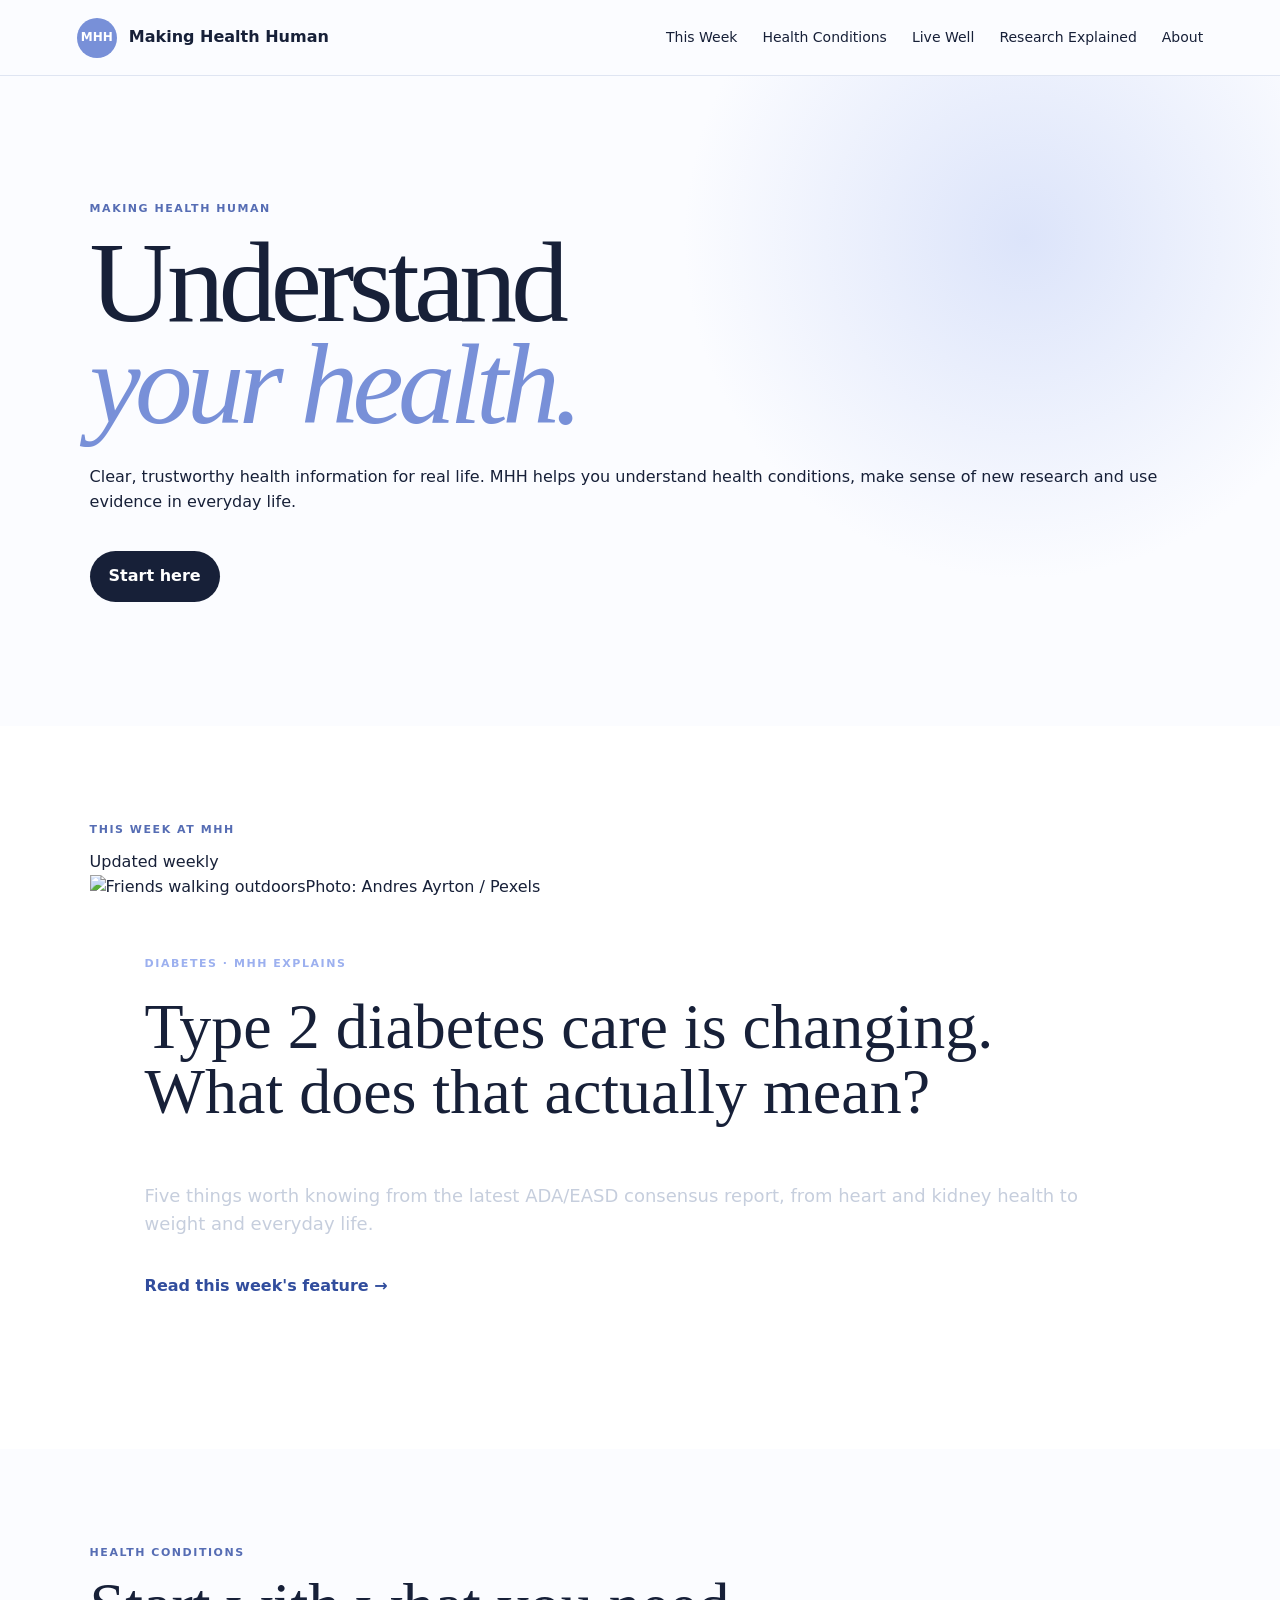
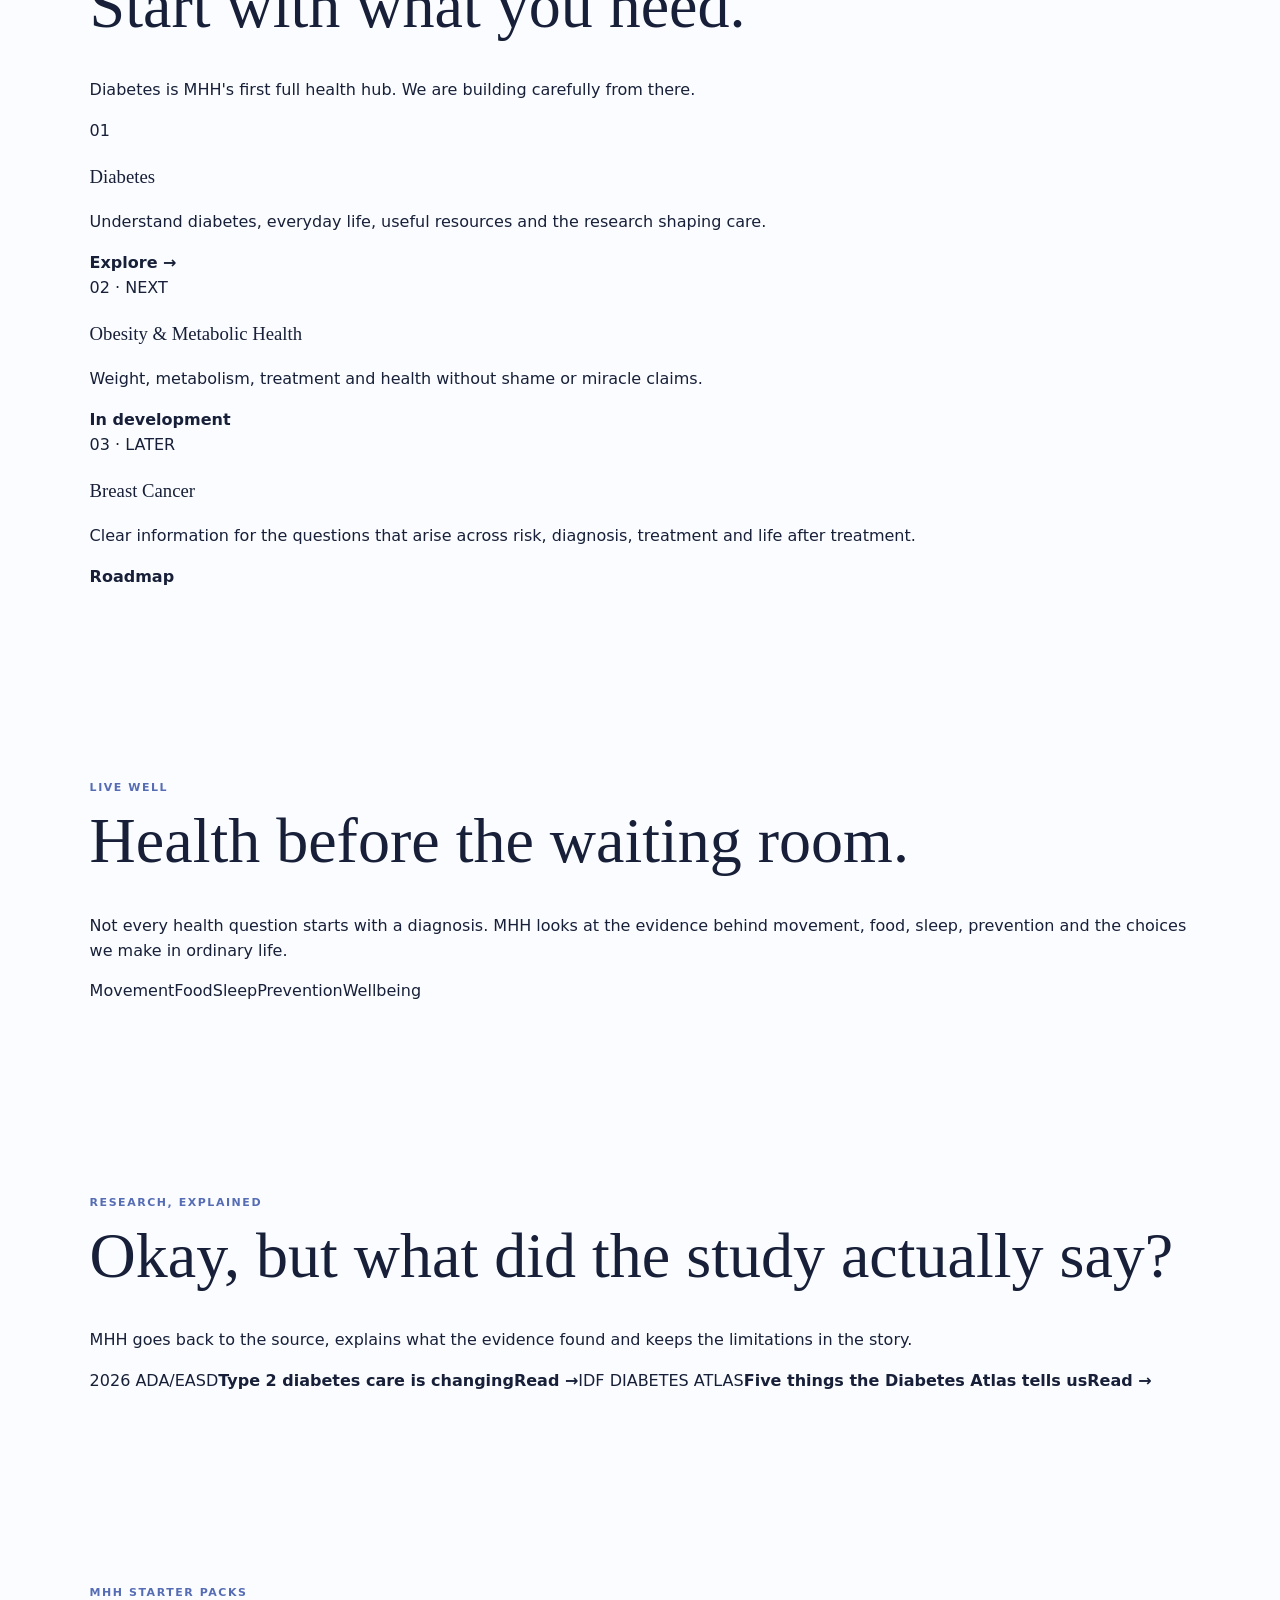
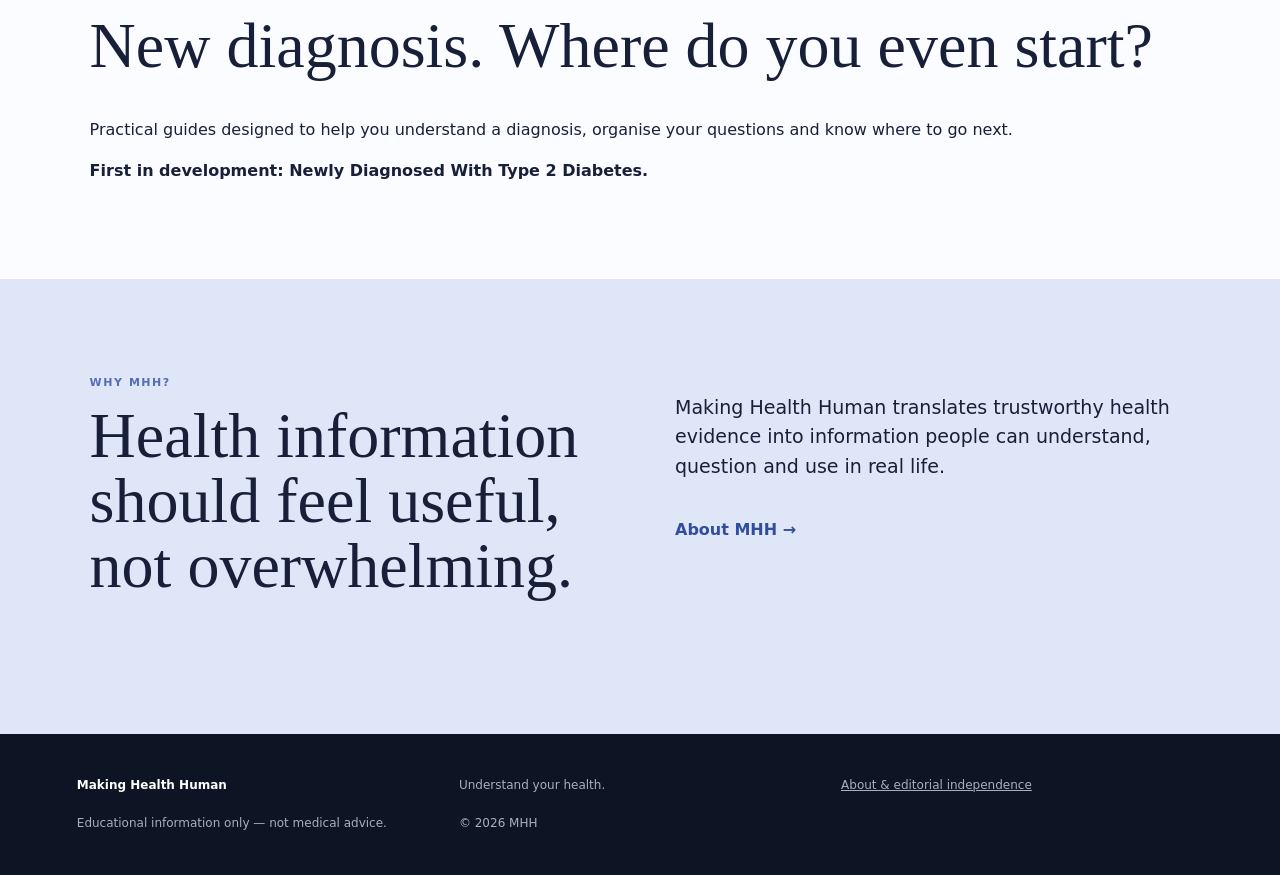
==== commit e053a69c: "Simplify MHH homepage editorial layout and reduce visual clutter" ====
--- a/index.html
+++ b/index.html
@@ -1,11 +1,9 @@
-<!doctype html><html lang="en"><head><meta charset="utf-8"><meta name="viewport" content="width=device-width,initial-scale=1"><title>Making Health Human | Understand your health</title><meta name="description" content="Making Health Human helps people understand their health with clear, trustworthy information for real life: practical health, health conditions and research explained."><meta name="robots" content="index,follow"><link rel="canonical" href="https://nomcebo12-ux.github.io/making-health-human/"><meta property="og:type" content="website"><meta property="og:title" content="Making Health Human | Understand your health"><meta property="og:description" content="Clear, trustworthy health information for real life."><meta property="og:url" content="https://nomcebo12-ux.github.io/making-health-human/"><meta property="og:site_name" content="Making Health Human"><link rel="stylesheet" href="styles.css"></head><body><header><a class="brand" href="index.html"><b>MHH</b> Making Health Human</a><nav><a href="#this-week">This Week</a><a href="#live-well">Live Well</a><a href="#conditions">Health Conditions</a><a href="#research">Research Explained</a><a href="about.html">About</a></nav></header><main>
-<section class="hero human-hero"><div class="hero-copy"><small>MAKING HEALTH HUMAN</small><h1>Understand<br><em>your health.</em></h1><p>Clear, trustworthy health information for real life. Whether you're trying to live healthier, navigating a health condition or wondering what the latest headline actually means, MHH helps you make sense of the evidence.</p><div class="hero-actions"><a class="btn" href="#this-week">See what's new this week</a><a class="text-link" href="#start">Explore MHH →</a></div></div><figure class="hero-photo"><img src="https://images.pexels.com/photos/6140380/pexels-photo-6140380.jpeg?auto=compress&cs=tinysrgb&w=1400" alt="Friends walking and talking together outdoors"><figcaption>Photo: William Fortunato / Pexels</figcaption></figure></section>
-<section id="this-week" class="weekly"><div class="weekly-head"><div><small>THIS WEEK AT MHH</small><h2>One thing worth understanding.</h2></div><p>A weekly MHH feature that takes one useful health question, study or headline and makes the evidence easier to understand.</p></div><a class="weekly-feature" href="type-2-diabetes-2026-consensus-summary.html"><div class="weekly-image"><img src="https://images.pexels.com/photos/6551265/pexels-photo-6551265.jpeg?auto=compress&cs=tinysrgb&w=1400" alt="Two friends walking outdoors after exercise"><span>Photo: Andres Ayrton / Pexels</span></div><div class="weekly-copy"><small>THIS WEEK · DIABETES</small><h3>Type 2 diabetes care is changing. What does that actually mean?</h3><p>Diabetes care is increasingly about more than lowering blood sugar. We break down five things worth knowing from the latest ADA/EASD consensus report, including what it says about the heart, kidneys, weight and everyday life.</p><strong>Read this week's MHH feature →</strong></div></a></section>
-<section id="start"><small>EXPLORE MHH</small><h2>What do you need today?</h2><div class="grid mhh-paths"><a class="card live" href="#live-well"><span>01 · LIVE WELL</span><h3>I want to look after my health</h3><p>Evidence you can actually use: movement, food, sleep, prevention and the everyday choices that shape health.</p><strong>Explore practical health →</strong></a><a class="card live" href="#conditions"><span>02 · UNDERSTAND A HEALTH CONDITION</span><h3>I need clear answers</h3><p>Start with trustworthy explanations, practical resources and guidance for navigating a diagnosis or condition.</p><strong>Explore health conditions →</strong></a><a class="card live" href="#research"><span>03 · RESEARCH, EXPLAINED</span><h3>What does the science actually say?</h3><p>Go beyond the headline. MHH explains what studies found, why they matter and what they do not prove.</p><strong>Explore the evidence →</strong></a></div></section>
-<section class="people-band"><img src="https://images.pexels.com/photos/27853689/pexels-photo-27853689.jpeg?auto=compress&cs=tinysrgb&w=1600" alt="People crossing a city street in everyday life"><div><small>HEALTH IS EVERYDAY LIFE</small><h2>Not just what happens in a clinic.</h2><p>Health happens while we're working, eating, moving, sleeping, caring for people and trying to get through ordinary life. MHH starts there.</p><span>Photo: Airam Dato-on / Pexels</span></div></section>
-<section id="conditions" class="pale"><small>HEALTH CONDITIONS</small><h2>Start with diabetes.</h2><p class="section-intro">MHH is starting focused rather than pretending to cover everything. Diabetes is our first full health hub, with another topic being built next.</p><div class="grid"><a class="card live" href="diabetes.html"><span>LIVE NOW</span><h3>Diabetes</h3><p>Understand the condition, find useful learning and everyday-life resources, explore prevention and movement, and make sense of new research.</p><strong>Explore diabetes →</strong></a><div class="card next"><span>NEXT · IN DEVELOPMENT</span><h3>Obesity & Metabolic Health</h3><p>Evidence without shame: understanding obesity as a chronic disease, the biology of weight, treatment, movement, nutrition and the rapidly changing science of metabolic health.</p><strong>Coming next</strong></div><div class="card"><span>ON THE ROADMAP</span><h3>Breast Cancer</h3><p>Clear information across risk, diagnosis, treatment, survivorship and the questions people face when breast cancer enters their lives.</p><strong>Planned</strong></div></div></section>
-<section id="live-well" class="live-well"><div><small>LIVE WELL</small><h2>Health before the waiting room.</h2><p>Health information should not only appear after a diagnosis. MHH translates evidence about movement, food, sleep, prevention and wellbeing into realistic information people can use in everyday life.</p></div><div class="live-well-list"><article><b>MOVE</b><p>What actually counts, what the evidence says and how different forms of activity support health.</p></article><article><b>EAT</b><p>Nutrition without miracle foods, shame or one-size-fits-all rules.</p></article><article><b>REST & RECOVER</b><p>Sleep, stress and the parts of health that are easy to neglect.</p></article><article><b>PREVENT</b><p>Understand risk without pretending that every risk is under individual control.</p></article></div></section>
-<section id="research" class="dark"><small>RESEARCH, EXPLAINED</small><h2>Okay, but what did the study actually say?</h2><p>Health headlines can make an association sound like a cause, an early finding sound like a cure, or one study sound like the final word. MHH starts with the source and translates the evidence without stripping away its limitations.</p><div class="resources"><a class="resource darkcard live" href="type-2-diabetes-2026-consensus-summary.html"><span>MHH SUMMARY · 2026 ADA/EASD</span><h3>Type 2 diabetes care is changing</h3><p>Five things worth knowing from the new consensus report.</p><strong>Read the MHH Summary →</strong></a><a class="resource darkcard live" href="atlas-2025-explained.html"><span>MHH EXPLAINER · IDF ATLAS</span><h3>Five things the Diabetes Atlas tells us</h3><p>The global numbers, the enormous undiagnosed population and an especially important story for Africa.</p><strong>Read the explainer →</strong></a></div></section>
-<section class="starter-preview"><div><small>MHH STARTER PACKS</small><h2>New diagnosis. Where do you even start?</h2><p>MHH Starter Packs are being developed as practical, evidence-based guides to help people understand a diagnosis, organise their questions and know where to go next.</p><p><b>First in development:</b> Newly Diagnosed With Type 2 Diabetes — Global Edition.</p><a class="btn" href="diabetes.html#start">Start with diabetes resources</a></div></section>
-<section class="about"><div><small>WHY MHH?</small><h2>Useful evidence should make sense outside a journal.</h2></div><div><p>MHH helps people understand their health and the science behind it, so they can make better-informed decisions in real life. We start with credible sources, explain uncertainty and limitations, and deliberately look beyond a single country or health system.</p><a class="text-link" href="about.html">About Making Health Human →</a></div></section>
+<!doctype html><html lang="en"><head><meta charset="utf-8"><meta name="viewport" content="width=device-width,initial-scale=1"><title>Making Health Human | Understand your health</title><meta name="description" content="Making Health Human helps people understand their health with clear, trustworthy information for real life."><meta name="robots" content="index,follow"><link rel="canonical" href="https://nomcebo12-ux.github.io/making-health-human/"><meta property="og:type" content="website"><meta property="og:title" content="Making Health Human | Understand your health"><meta property="og:description" content="Clear, trustworthy health information for real life."><meta property="og:url" content="https://nomcebo12-ux.github.io/making-health-human/"><meta property="og:site_name" content="Making Health Human"><link rel="stylesheet" href="styles.css"></head><body><header><a class="brand" href="index.html"><b>MHH</b> Making Health Human</a><nav><a href="#this-week">This Week</a><a href="#conditions">Health Conditions</a><a href="#live-well">Live Well</a><a href="#research">Research Explained</a><a href="about.html">About</a></nav></header><main>
+<section class="hero clean-hero"><div><small>MAKING HEALTH HUMAN</small><h1>Understand<br><em>your health.</em></h1><p>Clear, trustworthy health information for real life. MHH helps you understand health conditions, make sense of new research and use evidence in everyday life.</p><a class="btn" href="#this-week">Start here</a></div></section>
+<section id="this-week" class="weekly weekly-clean"><div class="weekly-label"><small>THIS WEEK AT MHH</small><span>Updated weekly</span></div><div class="weekly-compact"><div class="weekly-thumb"><img src="https://images.pexels.com/photos/6551265/pexels-photo-6551265.jpeg?auto=compress&cs=tinysrgb&w=900" alt="Friends walking outdoors"><span>Photo: Andres Ayrton / Pexels</span></div><div class="weekly-copy"><small>DIABETES · MHH EXPLAINS</small><h2>Type 2 diabetes care is changing. What does that actually mean?</h2><p>Five things worth knowing from the latest ADA/EASD consensus report, from heart and kidney health to weight and everyday life.</p><a class="text-link" href="type-2-diabetes-2026-consensus-summary.html">Read this week's feature →</a></div></div></section>
+<section id="conditions" class="home-section"><div class="section-title"><small>HEALTH CONDITIONS</small><h2>Start with what you need.</h2><p>Diabetes is MHH's first full health hub. We are building carefully from there.</p></div><div class="condition-list"><a href="diabetes.html" class="condition-row live"><div><span>01</span><h3>Diabetes</h3></div><p>Understand diabetes, everyday life, useful resources and the research shaping care.</p><strong>Explore →</strong></a><div class="condition-row"><div><span>02 · NEXT</span><h3>Obesity & Metabolic Health</h3></div><p>Weight, metabolism, treatment and health without shame or miracle claims.</p><strong>In development</strong></div><div class="condition-row muted-row"><div><span>03 · LATER</span><h3>Breast Cancer</h3></div><p>Clear information for the questions that arise across risk, diagnosis, treatment and life after treatment.</p><strong>Roadmap</strong></div></div></section>
+<section id="live-well" class="home-split"><div><small>LIVE WELL</small><h2>Health before the waiting room.</h2></div><div><p>Not every health question starts with a diagnosis. MHH looks at the evidence behind movement, food, sleep, prevention and the choices we make in ordinary life.</p><div class="inline-topics"><span>Movement</span><span>Food</span><span>Sleep</span><span>Prevention</span><span>Wellbeing</span></div></div></section>
+<section id="research" class="research-home"><div><small>RESEARCH, EXPLAINED</small><h2>Okay, but what did the study actually say?</h2><p>MHH goes back to the source, explains what the evidence found and keeps the limitations in the story.</p></div><div class="research-links"><a href="type-2-diabetes-2026-consensus-summary.html"><span>2026 ADA/EASD</span><b>Type 2 diabetes care is changing</b><strong>Read →</strong></a><a href="atlas-2025-explained.html"><span>IDF DIABETES ATLAS</span><b>Five things the Diabetes Atlas tells us</b><strong>Read →</strong></a></div></section>
+<section class="starter-strip"><small>MHH STARTER PACKS</small><h2>New diagnosis. Where do you even start?</h2><p>Practical guides designed to help you understand a diagnosis, organise your questions and know where to go next.</p><b>First in development: Newly Diagnosed With Type 2 Diabetes.</b></section>
+<section class="about home-about"><div><small>WHY MHH?</small><h2>Health information should feel useful, not overwhelming.</h2></div><div><p>Making Health Human translates trustworthy health evidence into information people can understand, question and use in real life.</p><a class="text-link" href="about.html">About MHH →</a></div></section>
 </main><footer><b>Making Health Human</b><span>Understand your health.</span><span><a href="about.html">About & editorial independence</a></span><span>Educational information only — not medical advice.</span><span>© 2026 MHH</span></footer></body></html>
--- a/styles.css
+++ b/styles.css
@@ -1,2 +1,3 @@
-:root{--blue:#7890d8;--ink:#172038;--muted:#667087;--paper:#fbfcff;--pale:#eff3fb;--line:#dfe5f2;--dark:#11182a}*{box-sizing:border-box}html{scroll-behavior:smooth}body{margin:0;background:var(--paper);color:var(--ink);font:16px/1.55 Inter,system-ui,-apple-system,sans-serif}a{color:inherit;text-decoration:none}header{height:76px;padding:0 6vw;display:flex;align-items:center;justify-content:space-between;border-bottom:1px solid var(--line);background:#fbfcfff2;position:sticky;top:0;z-index:5;backdrop-filter:blur(10px)}.brand{display:flex;gap:12px;align-items:center;font-weight:700}.brand b{background:var(--blue);color:white;width:40px;height:40px;border-radius:50%;display:grid;place-items:center;font-size:12px}nav{display:flex;gap:25px;font-size:14px}section{padding:95px 7vw}.hero{min-height:650px;display:flex;flex-direction:column;justify-content:center;background:radial-gradient(circle at 80% 25%,#dce4fa,transparent 30%)}small,.card span,.resource span{display:block;color:#566db4;font-size:11px;font-weight:800;letter-spacing:.14em;margin-bottom:12px}h1,h2,h3{font-family:Georgia,serif;font-weight:500}.hero h1,.topic h1,.article h1{font-size:clamp(58px,9vw,120px);line-height:.88;letter-spacing:-.05em;margin:15px 0 30px}.hero h1 em{color:var(--blue);font-weight:400}.hero>p,.topic>p,.article>p{font-size:21px;color:var(--muted);max-width:760px}.btn{display:inline-block;background:var(--ink);color:white;border-radius:999px;padding:13px 19px;font-weight:700;width:max-content;margin-top:20px}.hero-actions{display:flex;gap:24px;align-items:center;flex-wrap:wrap}.hero-actions .text-link{margin-top:20px}h2{font-size:clamp(38px,5vw,64px);line-height:1.02;margin:10px 0 40px}.grid{display:grid;grid-template-columns:repeat(3,1fr);gap:15px}.card,.resource{background:white;border:1px solid var(--line);border-radius:20px;padding:28px;min-height:290px}.card h3,.resource h3,.four h3{font-size:29px;line-height:1.08;margin:25px 0 12px}.card p,.resource p,.four p{color:var(--muted)}.card strong{display:block;margin-top:20px}.card.live,.resource.live{border-color:#b9c6eb}.card.live:hover,.resource.live:hover{transform:translateY(-4px);box-shadow:0 18px 45px #3549781a}.card.next{background:#f7f4ed;border-color:#e5dccb}.pale{background:var(--pale)}.four{display:grid;grid-template-columns:repeat(4,1fr);gap:14px}.four article{background:white;border-radius:18px;padding:27px;min-height:230px}.four b{font-size:11px;color:#566db4}.about{background:#dfe6f8;display:grid;grid-template-columns:1fr 1fr;gap:70px}.about p{font-size:19px}.topic{background:linear-gradient(135deg,#eef2fc,#fbfcff)}.topic>a,.article>a{display:block;margin-bottom:50px;color:var(--muted);font-weight:700}.chips{display:flex;gap:8px;flex-wrap:wrap;margin-top:30px}.chips a{background:white;border:1px solid var(--line);border-radius:999px;padding:8px 12px;font-size:13px;font-weight:700}.resources{display:grid;grid-template-columns:1fr 1fr;gap:15px}.resource{display:flex;flex-direction:column}.resource i{font-size:12px;color:var(--muted);margin-top:auto}.dark{background:var(--dark);color:white}.dark>p{color:#aeb8cc;max-width:760px}.darkcard{background:#1c2539;border-color:#303b54;color:white}.darkcard p,.darkcard i{color:#aeb8cc}.note{background:var(--pale);border-radius:18px;padding:30px;max-width:900px}.note p{color:var(--muted)}.article{max-width:1100px}.coming{margin-top:55px;background:var(--pale);border-radius:22px;padding:45px;max-width:800px}.coming h2{font-size:40px;margin-bottom:15px}footer{background:#0d1424;color:white;padding:42px 6vw;display:grid;grid-template-columns:1fr 1fr 1fr;gap:20px;font-size:12px}footer span{color:#a6afc1}.section-intro{font-size:18px;color:var(--muted);max-width:760px;margin:-22px 0 36px}.resource-grid{display:grid;grid-template-columns:repeat(2,1fr);gap:15px}.resource-grid .resource{min-height:360px}.resource strong{margin-top:auto;padding-top:20px;font-size:14px}.global{background:#e5ebfa}.world-grid{display:grid;grid-template-columns:repeat(3,1fr);gap:12px}.world-card{background:white;border-radius:20px;padding:22px;min-height:285px;display:flex;flex-direction:column;border:1px solid #d7def0}.world-card>b{width:48px;height:48px;border-radius:50%;background:var(--ink);color:white;display:grid;place-items:center;font-size:12px}.world-card>span{font-size:10px;font-weight:800;letter-spacing:.12em;color:#6574a0;margin-top:22px}.world-card h3{font-size:24px;margin:8px 0}.world-card p{color:var(--muted);font-size:14px}.world-card strong{font-size:13px;margin-top:auto}.editorial-note{margin-top:24px;background:#f8faff;border:1px solid #d3dcf2;border-radius:16px;padding:20px;color:#58637c;max-width:980px}.text-link{display:inline-block;margin-top:18px;font-weight:800;color:#314d9d}.voices{background:#f8f5ef}.explainer{padding:80px 7vw;max-width:950px;margin:auto}.explainer h1,.about-page h1{font-size:clamp(48px,7vw,88px)}.explainer h2,.about-page h2{font-size:clamp(30px,4vw,46px);margin:60px 0 16px}.explainer p,.about-page p{font-size:18px;max-width:800px}.dek{font-size:22px!important;color:var(--muted);margin-bottom:45px}.africa-callout{background:#e7ecfa;border-radius:24px;padding:38px;margin:60px 0}.clean-list{max-width:800px;padding-left:22px}.clean-list li{margin:14px 0;color:#4f5a71}.source-box{border-top:1px solid var(--line);margin-top:65px;padding-top:30px}.source-box .tiny{font-size:12px;color:var(--muted)}.about-page{padding:80px 7vw;max-width:950px;margin:auto}footer a{text-decoration:underline}.spotlight-head{display:flex;justify-content:space-between;gap:25px;align-items:end;margin-bottom:34px}.spotlight-head h2{margin-bottom:0}.spotlight-month{background:var(--ink);color:white;border-radius:999px;padding:9px 14px;font-size:11px;font-weight:800;letter-spacing:.12em}.all-countries{margin-top:30px}.all-countries summary{cursor:pointer;font-weight:800}.all-countries .world-grid{margin-top:20px}.whats-new{background:#f8f5ef}.news-grid{display:grid;grid-template-columns:repeat(2,1fr);gap:15px}.news-card{background:white;border:1px solid #e3ded5;border-radius:20px;padding:28px;display:flex;flex-direction:column;min-height:300px}.news-card span{font-size:11px;font-weight:800;letter-spacing:.12em;color:#7b6651}.news-card h3{font-size:30px;line-height:1.08;margin:20px 0 12px}.news-card p{color:var(--muted)}.news-card strong{margin-top:auto}.summary-source{background:#eef2fc;border-radius:18px;padding:22px 25px;margin:30px 0 45px;display:grid;gap:5px}.summary-source span{color:var(--muted)}.mhh-infographic{padding:45px 0}.summary-five{display:grid;grid-template-columns:repeat(2,1fr);gap:14px}.summary-five article{background:#f2f5fb;border:1px solid var(--line);border-radius:20px;padding:25px}.summary-five article:last-child{grid-column:1/-1}.summary-five article>b{display:grid;place-items:center;width:42px;height:42px;border-radius:50%;background:var(--blue);color:white;font-size:12px}.summary-five h3{font-size:26px;margin:18px 0 8px}.summary-five p{font-size:15px;color:var(--muted)}.human-photo-band{padding:0;display:grid;grid-template-columns:1.25fr .75fr;background:var(--dark);color:white;min-height:560px}.human-photo-band img{width:100%;height:100%;min-height:560px;object-fit:cover}.human-photo-band>div{padding:70px 6vw;display:flex;flex-direction:column;justify-content:center}.human-photo-band h2{font-size:clamp(44px,4vw,70px);margin:10px 0 24px}.human-photo-band p{color:#c6cedd;font-size:19px}.human-photo-band>div>span,.movement-photo span{font-size:10px;color:#98a3b8;margin-top:20px}.prevention{background:#f3f6ed}.split-intro{display:grid;grid-template-columns:1fr 1fr;gap:70px;align-items:end;margin-bottom:45px}.split-intro h2{margin-bottom:0}.split-intro>p{font-size:18px;color:var(--muted);max-width:650px}.movement-section{display:grid;grid-template-columns:1fr 1fr;padding:0;background:#e9eef9;min-height:650px}.movement-photo{position:relative}.movement-photo img{width:100%;height:100%;min-height:650px;object-fit:cover}.movement-photo span{position:absolute;bottom:14px;left:18px;background:#11182acc;color:white;padding:5px 8px;border-radius:5px}.movement-copy{padding:80px 7vw;display:flex;flex-direction:column;justify-content:center}.movement-copy h2{margin:8px 0 25px}.movement-copy>p{font-size:19px;color:var(--muted)}.movement-links{display:grid;gap:10px;margin:25px 0}.movement-links a{background:white;border-radius:16px;padding:18px 20px}.movement-links b,.movement-links span{display:block}.movement-links span{font-size:13px;color:var(--muted);margin-top:4px}.tiny-note{font-size:13px!important}.live-well{display:grid;grid-template-columns:.8fr 1.2fr;gap:70px;background:#f3f6ed}.live-well>div>p{font-size:19px;color:var(--muted);max-width:620px}.live-well-list{display:grid;grid-template-columns:1fr 1fr;gap:12px}.live-well-list article{background:white;border-radius:18px;padding:24px}.live-well-list b{font-size:11px;letter-spacing:.12em;color:#557044}.live-well-list p{color:var(--muted);margin-bottom:0}.starter-preview{background:linear-gradient(135deg,#e8edfb,#fbfcff)}.starter-preview>div{max-width:820px}.starter-preview p{font-size:19px;color:var(--muted)}
-@media(min-width:1000px){.explainer{max-width:1440px;padding:90px 6vw 120px}.explainer>h1{font-size:clamp(72px,7vw,112px);max-width:1180px;line-height:.92;letter-spacing:-.045em}.explainer>.dek{font-size:27px!important;max-width:900px}.explainer>.summary-source{max-width:none;grid-template-columns:180px 1fr;align-items:center;padding:28px 34px}.mhh-infographic{margin:55px -2vw;padding:64px 2vw;background:linear-gradient(135deg,#eef2fc,#f8faff 55%,#eef4fb);border-radius:32px}.mhh-infographic>h2{font-size:64px}.summary-five{grid-template-columns:repeat(3,1fr);gap:18px}.summary-five article{min-height:300px;padding:32px}.summary-five article:last-child{grid-column:auto}.summary-five h3{font-size:31px}.explainer>h2,.explainer>.africa-callout,.explainer>.source-box,.explainer>.clean-list,.explainer>p:not(.dek){max-width:1000px}}@media(min-width:1300px){.summary-five{grid-template-columns:repeat(5,1fr)}.summary-five article{min-height:355px}.summary-five h3{font-size:27px}}@media(max-width:800px){nav{display:none}section{padding:65px 24px}.hero{min-height:560px}.grid,.resources,.four,.about,.resource-grid,.world-grid,.news-grid,.summary-five,.split-intro,.human-photo-band,.movement-section,.live-well{grid-template-columns:1fr}.card{min-height:250px}.about{gap:15px}.coming{padding:30px 24px}footer{grid-template-columns:1fr}.resource-grid .resource{min-height:300px}.spotlight-head{display:block}.spotlight-month{display:inline-block;margin-top:14px}.human-photo-band img{min-height:360px}.human-photo-band>div{padding:55px 24px}.movement-photo img{min-height:420px}.movement-copy{padding:55px 24px}.explainer{max-width:none}.mhh-infographic{padding:35px 0}.summary-five article{min-height:auto}.summary-five article:last-child{grid-column:auto}.live-well{gap:25px}.live-well-list{grid-template-columns:1fr}}+:root{--blue:#7890d8;--ink:#172038;--muted:#667087;--paper:#fbfcff;--pale:#eff3fb;--line:#dfe5f2;--dark:#11182a}*{box-sizing:border-box}html{scroll-behavior:smooth}body{margin:0;background:var(--paper);color:var(--ink);font:16px/1.55 Inter,system-ui,-apple-system,sans-serif}a{color:inherit;text-decoration:none}header{height:76px;padding:0 6vw;display:flex;align-items:center;justify-content:space-between;border-bottom:1px solid var(--line);background:#fbfcfff2;position:sticky;top:0;z-index:5;backdrop-filter:blur(10px)}.brand{display:flex;gap:12px;align-items:center;font-weight:700}.brand b{background:var(--blue);color:white;width:40px;height:40px;border-radius:50%;display:grid;place-items:center;font-size:12px}nav{display:flex;gap:25px;font-size:14px}section{padding:95px 7vw}.hero{min-height:650px;display:flex;flex-direction:column;justify-content:center;background:radial-gradient(circle at 80% 25%,#dce4fa,transparent 30%)}small,.card span,.resource span{display:block;color:#566db4;font-size:11px;font-weight:800;letter-spacing:.14em;margin-bottom:12px}h1,h2,h3{font-family:Georgia,serif;font-weight:500}.hero h1,.topic h1,.article h1{font-size:clamp(58px,9vw,120px);line-height:.88;letter-spacing:-.05em;margin:15px 0 30px}.hero h1 em{color:var(--blue);font-weight:400}.hero>p,.topic>p,.article>p,.hero-copy>p{font-size:21px;color:var(--muted);max-width:760px}.btn{display:inline-block;background:var(--ink);color:white;border-radius:999px;padding:13px 19px;font-weight:700;width:max-content;margin-top:20px}.hero-actions{display:flex;gap:24px;align-items:center;flex-wrap:wrap}.hero-actions .text-link{margin-top:20px}h2{font-size:clamp(38px,5vw,64px);line-height:1.02;margin:10px 0 40px}.grid{display:grid;grid-template-columns:repeat(3,1fr);gap:15px}.card,.resource{background:white;border:1px solid var(--line);border-radius:20px;padding:28px;min-height:290px}.card h3,.resource h3,.four h3{font-size:29px;line-height:1.08;margin:25px 0 12px}.card p,.resource p,.four p{color:var(--muted)}.card strong{display:block;margin-top:20px}.card.live,.resource.live{border-color:#b9c6eb}.card.live:hover,.resource.live:hover{transform:translateY(-4px);box-shadow:0 18px 45px #3549781a}.card.next{background:#f7f4ed;border-color:#e5dccb}.pale{background:var(--pale)}.four{display:grid;grid-template-columns:repeat(4,1fr);gap:14px}.four article{background:white;border-radius:18px;padding:27px;min-height:230px}.four b{font-size:11px;color:#566db4}.about{background:#dfe6f8;display:grid;grid-template-columns:1fr 1fr;gap:70px}.about p{font-size:19px}.topic{background:linear-gradient(135deg,#eef2fc,#fbfcff)}.topic>a,.article>a{display:block;margin-bottom:50px;color:var(--muted);font-weight:700}.chips{display:flex;gap:8px;flex-wrap:wrap;margin-top:30px}.chips a{background:white;border:1px solid var(--line);border-radius:999px;padding:8px 12px;font-size:13px;font-weight:700}.resources{display:grid;grid-template-columns:1fr 1fr;gap:15px}.resource{display:flex;flex-direction:column}.resource i{font-size:12px;color:var(--muted);margin-top:auto}.dark{background:var(--dark);color:white}.dark>p{color:#aeb8cc;max-width:760px}.darkcard{background:#1c2539;border-color:#303b54;color:white}.darkcard p,.darkcard i{color:#aeb8cc}.note{background:var(--pale);border-radius:18px;padding:30px;max-width:900px}.note p{color:var(--muted)}.article{max-width:1100px}.coming{margin-top:55px;background:var(--pale);border-radius:22px;padding:45px;max-width:800px}.coming h2{font-size:40px;margin-bottom:15px}footer{background:#0d1424;color:white;padding:42px 6vw;display:grid;grid-template-columns:1fr 1fr 1fr;gap:20px;font-size:12px}footer span{color:#a6afc1}.section-intro{font-size:18px;color:var(--muted);max-width:760px;margin:-22px 0 36px}.resource-grid{display:grid;grid-template-columns:repeat(2,1fr);gap:15px}.resource-grid .resource{min-height:360px}.resource strong{margin-top:auto;padding-top:20px;font-size:14px}.global{background:#e5ebfa}.world-grid{display:grid;grid-template-columns:repeat(3,1fr);gap:12px}.world-card{background:white;border-radius:20px;padding:22px;min-height:285px;display:flex;flex-direction:column;border:1px solid #d7def0}.world-card>b{width:48px;height:48px;border-radius:50%;background:var(--ink);color:white;display:grid;place-items:center;font-size:12px}.world-card>span{font-size:10px;font-weight:800;letter-spacing:.12em;color:#6574a0;margin-top:22px}.world-card h3{font-size:24px;margin:8px 0}.world-card p{color:var(--muted);font-size:14px}.world-card strong{font-size:13px;margin-top:auto}.editorial-note{margin-top:24px;background:#f8faff;border:1px solid #d3dcf2;border-radius:16px;padding:20px;color:#58637c;max-width:980px}.text-link{display:inline-block;margin-top:18px;font-weight:800;color:#314d9d}.voices{background:#f8f5ef}.explainer{padding:80px 7vw;max-width:950px;margin:auto}.explainer h1,.about-page h1{font-size:clamp(48px,7vw,88px)}.explainer h2,.about-page h2{font-size:clamp(30px,4vw,46px);margin:60px 0 16px}.explainer p,.about-page p{font-size:18px;max-width:800px}.dek{font-size:22px!important;color:var(--muted);margin-bottom:45px}.africa-callout{background:#e7ecfa;border-radius:24px;padding:38px;margin:60px 0}.clean-list{max-width:800px;padding-left:22px}.clean-list li{margin:14px 0;color:#4f5a71}.source-box{border-top:1px solid var(--line);margin-top:65px;padding-top:30px}.source-box .tiny{font-size:12px;color:var(--muted)}.about-page{padding:80px 7vw;max-width:950px;margin:auto}footer a{text-decoration:underline}.spotlight-head{display:flex;justify-content:space-between;gap:25px;align-items:end;margin-bottom:34px}.spotlight-head h2{margin-bottom:0}.spotlight-month{background:var(--ink);color:white;border-radius:999px;padding:9px 14px;font-size:11px;font-weight:800;letter-spacing:.12em}.all-countries{margin-top:30px}.all-countries summary{cursor:pointer;font-weight:800}.all-countries .world-grid{margin-top:20px}.whats-new{background:#f8f5ef}.news-grid{display:grid;grid-template-columns:repeat(2,1fr);gap:15px}.news-card{background:white;border:1px solid #e3ded5;border-radius:20px;padding:28px;display:flex;flex-direction:column;min-height:300px}.news-card span{font-size:11px;font-weight:800;letter-spacing:.12em;color:#7b6651}.news-card h3{font-size:30px;line-height:1.08;margin:20px 0 12px}.news-card p{color:var(--muted)}.news-card strong{margin-top:auto}.summary-source{background:#eef2fc;border-radius:18px;padding:22px 25px;margin:30px 0 45px;display:grid;gap:5px}.summary-source span{color:var(--muted)}.mhh-infographic{padding:45px 0}.summary-five{display:grid;grid-template-columns:repeat(2,1fr);gap:14px}.summary-five article{background:#f2f5fb;border:1px solid var(--line);border-radius:20px;padding:25px}.summary-five article:last-child{grid-column:1/-1}.summary-five article>b{display:grid;place-items:center;width:42px;height:42px;border-radius:50%;background:var(--blue);color:white;font-size:12px}.summary-five h3{font-size:26px;margin:18px 0 8px}.summary-five p{font-size:15px;color:var(--muted)}.human-photo-band{padding:0;display:grid;grid-template-columns:1.25fr .75fr;background:var(--dark);color:white;min-height:560px}.human-photo-band img{width:100%;height:100%;min-height:560px;object-fit:cover}.human-photo-band>div{padding:70px 6vw;display:flex;flex-direction:column;justify-content:center}.human-photo-band h2{font-size:clamp(44px,4vw,70px);margin:10px 0 24px}.human-photo-band p{color:#c6cedd;font-size:19px}.human-photo-band>div>span,.movement-photo span{font-size:10px;color:#98a3b8;margin-top:20px}.prevention{background:#f3f6ed}.split-intro{display:grid;grid-template-columns:1fr 1fr;gap:70px;align-items:end;margin-bottom:45px}.split-intro h2{margin-bottom:0}.split-intro>p{font-size:18px;color:var(--muted);max-width:650px}.movement-section{display:grid;grid-template-columns:1fr 1fr;padding:0;background:#e9eef9;min-height:650px}.movement-photo{position:relative}.movement-photo img{width:100%;height:100%;min-height:650px;object-fit:cover}.movement-photo span{position:absolute;bottom:14px;left:18px;background:#11182acc;color:white;padding:5px 8px;border-radius:5px}.movement-copy{padding:80px 7vw;display:flex;flex-direction:column;justify-content:center}.movement-copy h2{margin:8px 0 25px}.movement-copy>p{font-size:19px;color:var(--muted)}.movement-links{display:grid;gap:10px;margin:25px 0}.movement-links a{background:white;border-radius:16px;padding:18px 20px}.movement-links b,.movement-links span{display:block}.movement-links span{font-size:13px;color:var(--muted);margin-top:4px}.tiny-note{font-size:13px!important}.live-well{display:grid;grid-template-columns:.8fr 1.2fr;gap:70px;background:#f3f6ed}.live-well>div>p{font-size:19px;color:var(--muted);max-width:620px}.live-well-list{display:grid;grid-template-columns:1fr 1fr;gap:12px}.live-well-list article{background:white;border-radius:18px;padding:24px}.live-well-list b{font-size:11px;letter-spacing:.12em;color:#557044}.live-well-list p{color:var(--muted);margin-bottom:0}.starter-preview{background:linear-gradient(135deg,#e8edfb,#fbfcff)}.starter-preview>div{max-width:820px}
+/* Human editorial homepage */.human-hero{padding:0;display:grid;grid-template-columns:.9fr 1.1fr;background:#f7f4ed;min-height:720px}.hero-copy{padding:90px 6vw;display:flex;flex-direction:column;justify-content:center}.hero-photo{margin:0;position:relative;min-height:720px;overflow:hidden}.hero-photo img{width:100%;height:100%;position:absolute;object-fit:cover}.hero-photo figcaption{position:absolute;bottom:14px;right:16px;background:#11182acc;color:white;padding:5px 8px;border-radius:5px;font-size:10px}.weekly{background:#fff}.weekly-head{display:grid;grid-template-columns:1fr 1fr;gap:60px;align-items:end;margin-bottom:42px}.weekly-head h2{margin-bottom:0}.weekly-head>p{font-size:18px;color:var(--muted);max-width:620px}.weekly-feature{display:grid;grid-template-columns:1.15fr .85fr;background:#11182a;color:white;border-radius:28px;overflow:hidden;min-height:540px}.weekly-image{position:relative;min-height:540px}.weekly-image img{width:100%;height:100%;position:absolute;object-fit:cover}.weekly-image span{position:absolute;bottom:14px;left:16px;background:#11182acc;padding:5px 8px;border-radius:5px;font-size:10px;color:white}.weekly-copy{padding:55px;display:flex;flex-direction:column;justify-content:center}.weekly-copy small{color:#9cb0ef}.weekly-copy h3{font-size:clamp(36px,4vw,58px);line-height:1.02;margin:12px 0 22px}.weekly-copy p{color:#c6cedd;font-size:18px}.weekly-copy strong{margin-top:20px}.people-band{padding:0;display:grid;grid-template-columns:1.25fr .75fr;background:#dfe6f8;min-height:520px}.people-band>img{width:100%;height:100%;min-height:520px;max-height:680px;object-fit:cover}.people-band>div{padding:70px 6vw;display:flex;flex-direction:column;justify-content:center}.people-band h2{margin:8px 0 20px}.people-band p{font-size:19px;color:var(--muted)}.people-band span{font-size:10px;color:var(--muted);margin-top:20px}
+@media(min-width:1000px){.explainer{max-width:1440px;padding:90px 6vw 120px}.explainer>h1{font-size:clamp(72px,7vw,112px);max-width:1180px;line-height:.92;letter-spacing:-.045em}.explainer>.dek{font-size:27px!important;max-width:900px}.explainer>.summary-source{max-width:none;grid-template-columns:180px 1fr;align-items:center;padding:28px 34px}.mhh-infographic{margin:55px -2vw;padding:64px 2vw;background:linear-gradient(135deg,#eef2fc,#f8faff 55%,#eef4fb);border-radius:32px}.mhh-infographic>h2{font-size:64px}.summary-five{grid-template-columns:repeat(3,1fr);gap:18px}.summary-five article{min-height:300px;padding:32px}.summary-five article:last-child{grid-column:auto}.summary-five h3{font-size:31px}.explainer>h2,.explainer>.africa-callout,.explainer>.source-box,.explainer>.clean-list,.explainer>p:not(.dek){max-width:1000px}}@media(min-width:1300px){.summary-five{grid-template-columns:repeat(5,1fr)}.summary-five article{min-height:355px}.summary-five h3{font-size:27px}}@media(max-width:800px){nav{display:none}section{padding:65px 24px}.hero{min-height:560px}.grid,.resources,.four,.about,.resource-grid,.world-grid,.news-grid,.summary-five,.split-intro,.human-photo-band,.movement-section,.live-well,.human-hero,.weekly-head,.weekly-feature,.people-band{grid-template-columns:1fr}.card{min-height:250px}.about{gap:15px}.coming{padding:30px 24px}footer{grid-template-columns:1fr}.resource-grid .resource{min-height:300px}.spotlight-head{display:block}.spotlight-month{display:inline-block;margin-top:14px}.human-photo-band img{min-height:360px}.human-photo-band>div{padding:55px 24px}.movement-photo img{min-height:420px}.movement-copy{padding:55px 24px}.explainer{max-width:none}.mhh-infographic{padding:35px 0}.summary-five article{min-height:auto}.summary-five article:last-child{grid-column:auto}.live-well{gap:25px}.live-well-list{grid-template-columns:1fr}.human-hero{padding:0}.hero-copy{padding:65px 24px}.hero-photo{min-height:430px}.weekly-head{gap:15px}.weekly-feature{min-height:0}.weekly-image{min-height:380px}.weekly-copy{padding:38px 28px}.people-band>img{min-height:420px}.people-band>div{padding:55px 24px}}
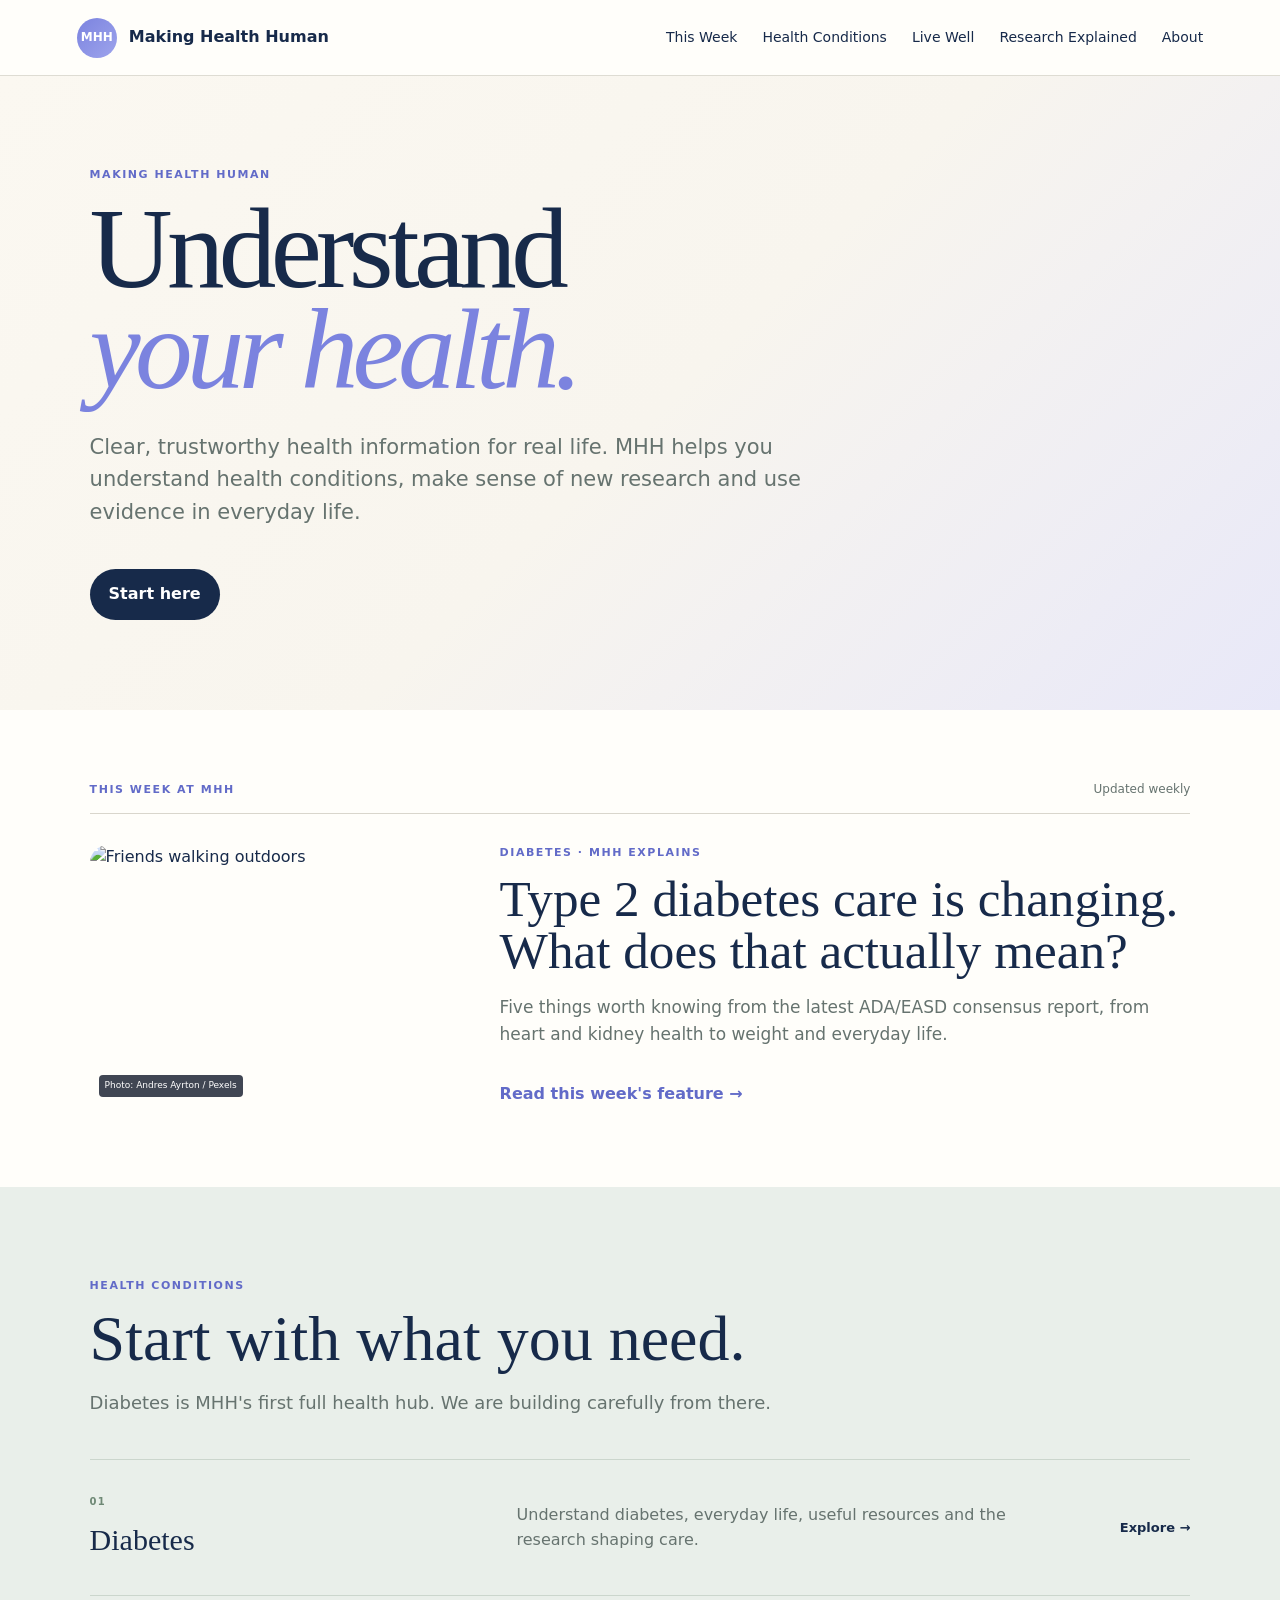
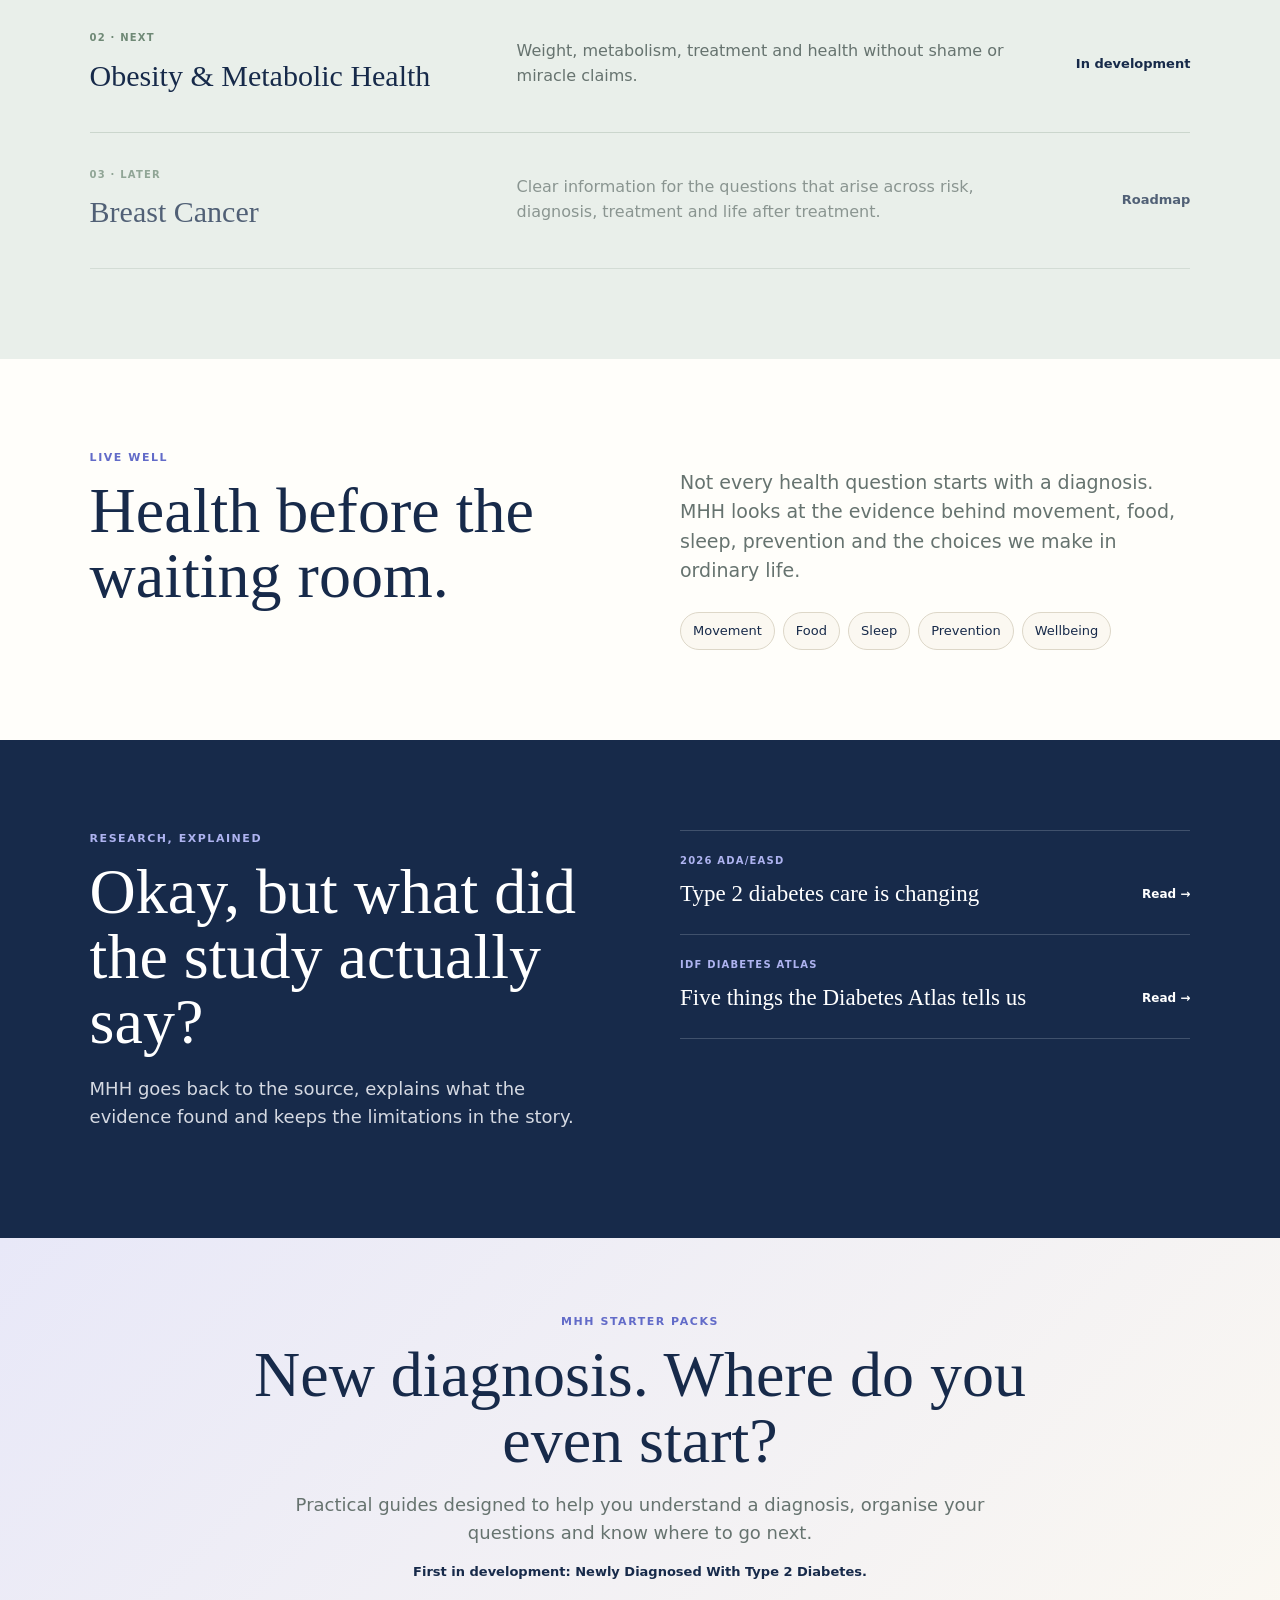
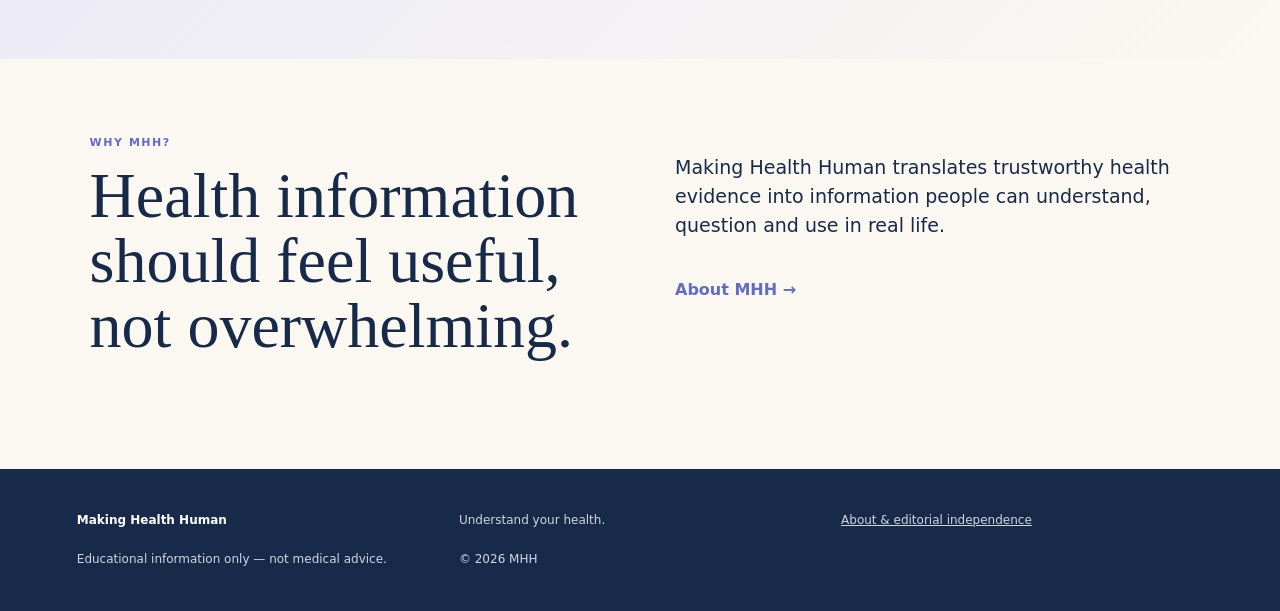
==== commit 17bea0ff: "Apply new MHH brand palette to homepage" ====
--- a/index.html
+++ b/index.html
@@ -1,4 +1,4 @@
-<!doctype html><html lang="en"><head><meta charset="utf-8"><meta name="viewport" content="width=device-width,initial-scale=1"><title>Making Health Human | Understand your health</title><meta name="description" content="Making Health Human helps people understand their health with clear, trustworthy information for real life."><meta name="robots" content="index,follow"><link rel="canonical" href="https://nomcebo12-ux.github.io/making-health-human/"><meta property="og:type" content="website"><meta property="og:title" content="Making Health Human | Understand your health"><meta property="og:description" content="Clear, trustworthy health information for real life."><meta property="og:url" content="https://nomcebo12-ux.github.io/making-health-human/"><meta property="og:site_name" content="Making Health Human"><link rel="stylesheet" href="styles.css"></head><body><header><a class="brand" href="index.html"><b>MHH</b> Making Health Human</a><nav><a href="#this-week">This Week</a><a href="#conditions">Health Conditions</a><a href="#live-well">Live Well</a><a href="#research">Research Explained</a><a href="about.html">About</a></nav></header><main>
+<!doctype html><html lang="en"><head><meta charset="utf-8"><meta name="viewport" content="width=device-width,initial-scale=1"><title>Making Health Human | Understand your health</title><meta name="description" content="Making Health Human helps people understand their health with clear, trustworthy information for real life."><meta name="robots" content="index,follow"><link rel="canonical" href="https://nomcebo12-ux.github.io/making-health-human/"><meta property="og:type" content="website"><meta property="og:title" content="Making Health Human | Understand your health"><meta property="og:description" content="Clear, trustworthy health information for real life."><meta property="og:url" content="https://nomcebo12-ux.github.io/making-health-human/"><meta property="og:site_name" content="Making Health Human"><link rel="stylesheet" href="brand.css"></head><body><header><a class="brand" href="index.html"><b>MHH</b> Making Health Human</a><nav><a href="#this-week">This Week</a><a href="#conditions">Health Conditions</a><a href="#live-well">Live Well</a><a href="#research">Research Explained</a><a href="about.html">About</a></nav></header><main>
 <section class="hero clean-hero"><div><small>MAKING HEALTH HUMAN</small><h1>Understand<br><em>your health.</em></h1><p>Clear, trustworthy health information for real life. MHH helps you understand health conditions, make sense of new research and use evidence in everyday life.</p><a class="btn" href="#this-week">Start here</a></div></section>
 <section id="this-week" class="weekly weekly-clean"><div class="weekly-label"><small>THIS WEEK AT MHH</small><span>Updated weekly</span></div><div class="weekly-compact"><div class="weekly-thumb"><img src="https://images.pexels.com/photos/6551265/pexels-photo-6551265.jpeg?auto=compress&cs=tinysrgb&w=900" alt="Friends walking outdoors"><span>Photo: Andres Ayrton / Pexels</span></div><div class="weekly-copy"><small>DIABETES · MHH EXPLAINS</small><h2>Type 2 diabetes care is changing. What does that actually mean?</h2><p>Five things worth knowing from the latest ADA/EASD consensus report, from heart and kidney health to weight and everyday life.</p><a class="text-link" href="type-2-diabetes-2026-consensus-summary.html">Read this week's feature →</a></div></div></section>
 <section id="conditions" class="home-section"><div class="section-title"><small>HEALTH CONDITIONS</small><h2>Start with what you need.</h2><p>Diabetes is MHH's first full health hub. We are building carefully from there.</p></div><div class="condition-list"><a href="diabetes.html" class="condition-row live"><div><span>01</span><h3>Diabetes</h3></div><p>Understand diabetes, everyday life, useful resources and the research shaping care.</p><strong>Explore →</strong></a><div class="condition-row"><div><span>02 · NEXT</span><h3>Obesity & Metabolic Health</h3></div><p>Weight, metabolism, treatment and health without shame or miracle claims.</p><strong>In development</strong></div><div class="condition-row muted-row"><div><span>03 · LATER</span><h3>Breast Cancer</h3></div><p>Clear information for the questions that arise across risk, diagnosis, treatment and life after treatment.</p><strong>Roadmap</strong></div></div></section>
--- a/brand.css
+++ b/brand.css
@@ -0,0 +1,59 @@
+@import url('styles.css');
+
+/* MHH brand palette — navy + periwinkle + sage + warm cream */
+:root{
+  --blue:#7B83DF;
+  --periwinkle:#7B83DF;
+  --periwinkle-soft:#E8E8F8;
+  --sage:#93A997;
+  --sage-deep:#6F8976;
+  --sage-soft:#E9EFEA;
+  --cream:#FBF8F1;
+  --cream-deep:#F3ECDD;
+  --ink:#172A4A;
+  --navy:#172A4A;
+  --muted:#66736F;
+  --paper:#FFFEFA;
+  --pale:#F5F2EA;
+  --line:#DEDCD3;
+  --dark:#172A4A;
+}
+body{background:var(--paper);color:var(--navy)}
+header{background:rgba(255,254,250,.94);border-bottom-color:var(--line)}
+.brand{color:var(--navy)}
+.brand b{background:linear-gradient(135deg,var(--periwinkle),#9EA4EC);color:white}
+nav a:hover,.text-link{color:#626BC8}
+small,.card span,.resource span{color:#626BC8}
+.clean-hero{background:linear-gradient(135deg,var(--cream) 0%,#F8F5EE 52%,var(--periwinkle-soft) 100%)}
+.hero h1 em{color:var(--periwinkle)}
+.btn{background:var(--navy);color:white}
+.btn:hover{background:#263B60}
+.weekly-label{border-bottom-color:#D9D6CC}
+.home-section{background:var(--sage-soft)}
+.condition-list,.condition-row{border-color:#CBD6CD}
+.condition-row span{color:var(--sage-deep)}
+.condition-row.live:hover h3{color:#626BC8}
+.inline-topics span{background:var(--cream);border-color:#DDD7C8}
+.research-home{background:var(--navy)}
+.research-home small,.research-links span{color:#AEB3F0}
+.research-home>div>p{color:#D5D9E2}
+.research-links,.research-links a{border-color:#40516C}
+.starter-strip{background:linear-gradient(135deg,var(--periwinkle-soft),var(--cream))}
+.about{background:var(--cream-deep)}
+.home-about{background:var(--cream)}
+footer{background:var(--navy)}
+footer span{color:#D1D6DE}
+.card.live,.resource.live{border-color:#C8CBEF}
+.pale{background:var(--sage-soft)}
+.topic{background:linear-gradient(135deg,var(--periwinkle-soft),var(--cream))}
+.global,.africa-callout{background:var(--periwinkle-soft)}
+.prevention{background:var(--sage-soft)}
+.movement-section{background:#EEF1EA}
+.summary-five article>b{background:var(--periwinkle)}
+.summary-source,.summary-five article{background:#F2F1FA}
+.editorial-note{background:var(--cream);border-color:#DDD7C8}
+.whats-new,.voices{background:var(--cream)}
+.news-card{border-color:#E4DED1}
+.news-card span{color:var(--sage-deep)}
+.spotlight-month,.world-card>b{background:var(--navy)}
+@media(max-width:800px){.clean-hero{background:linear-gradient(155deg,var(--cream) 0%,var(--periwinkle-soft) 100%)}}
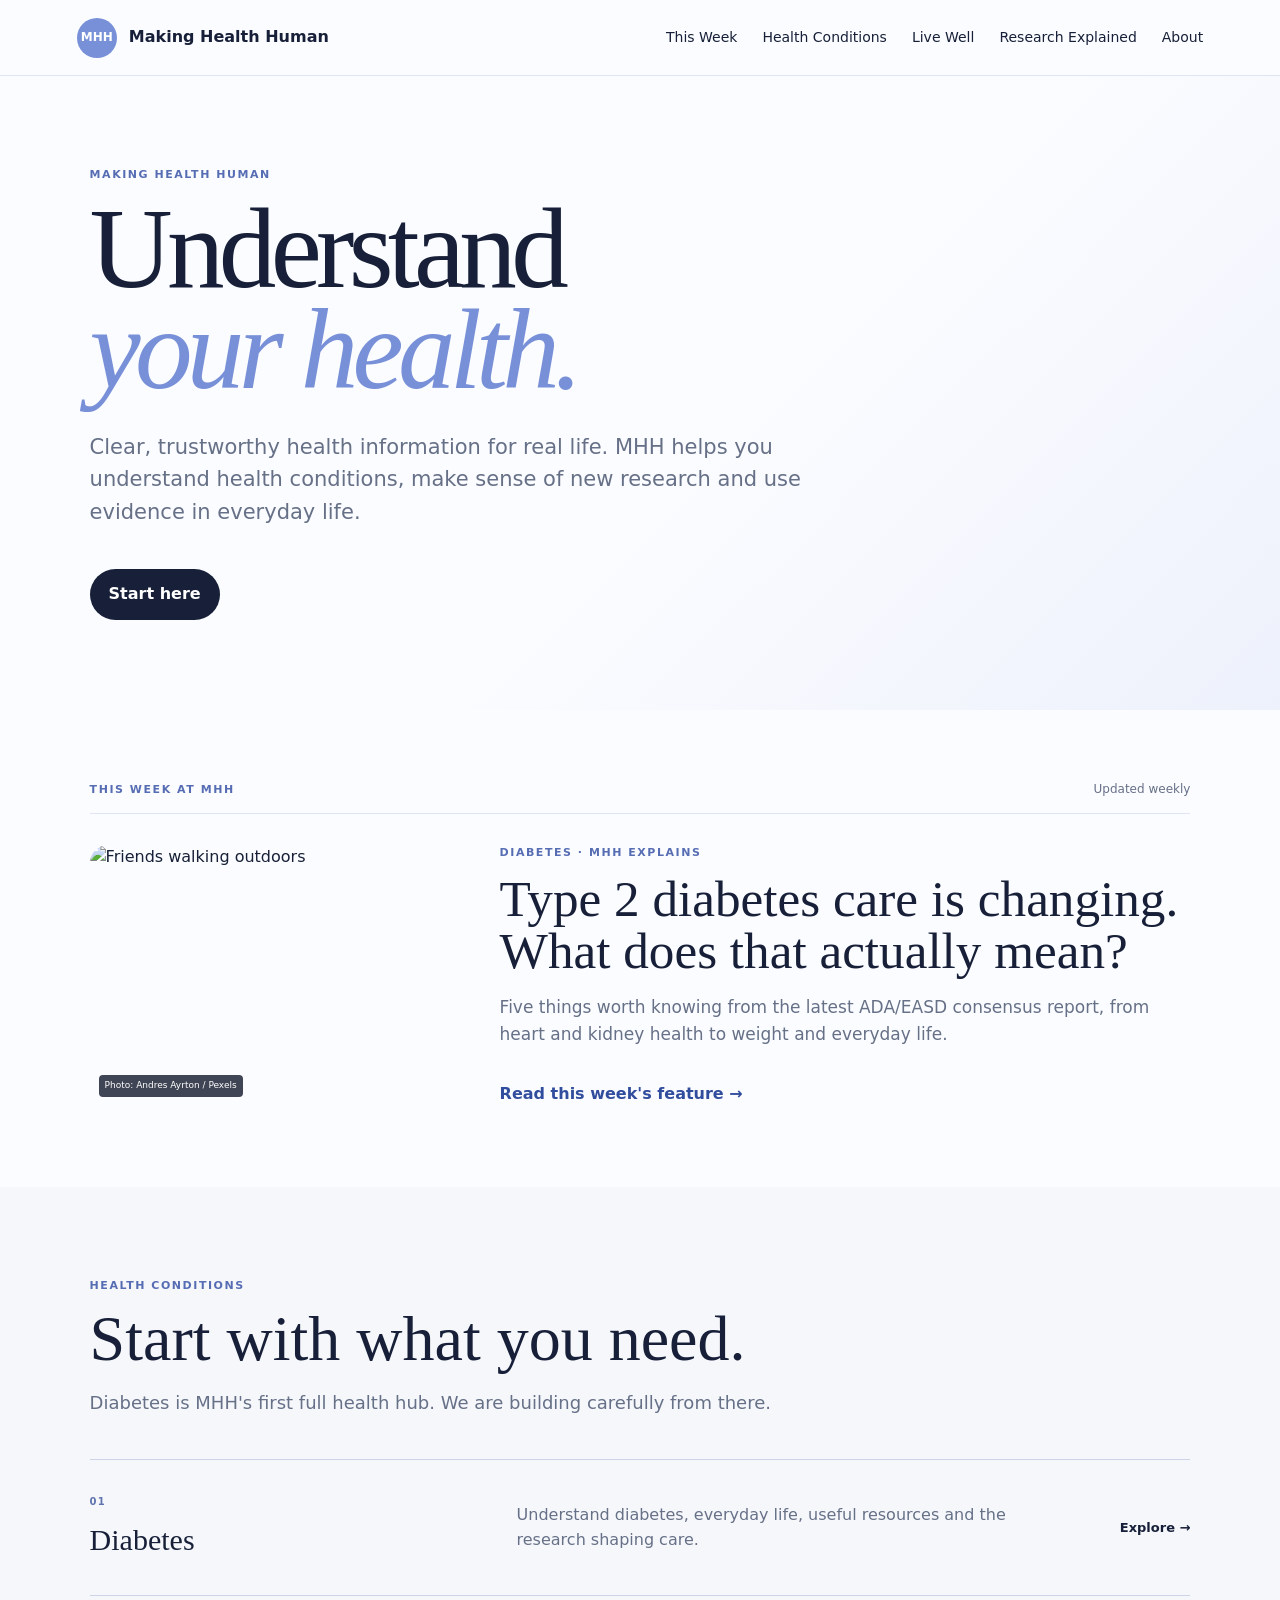
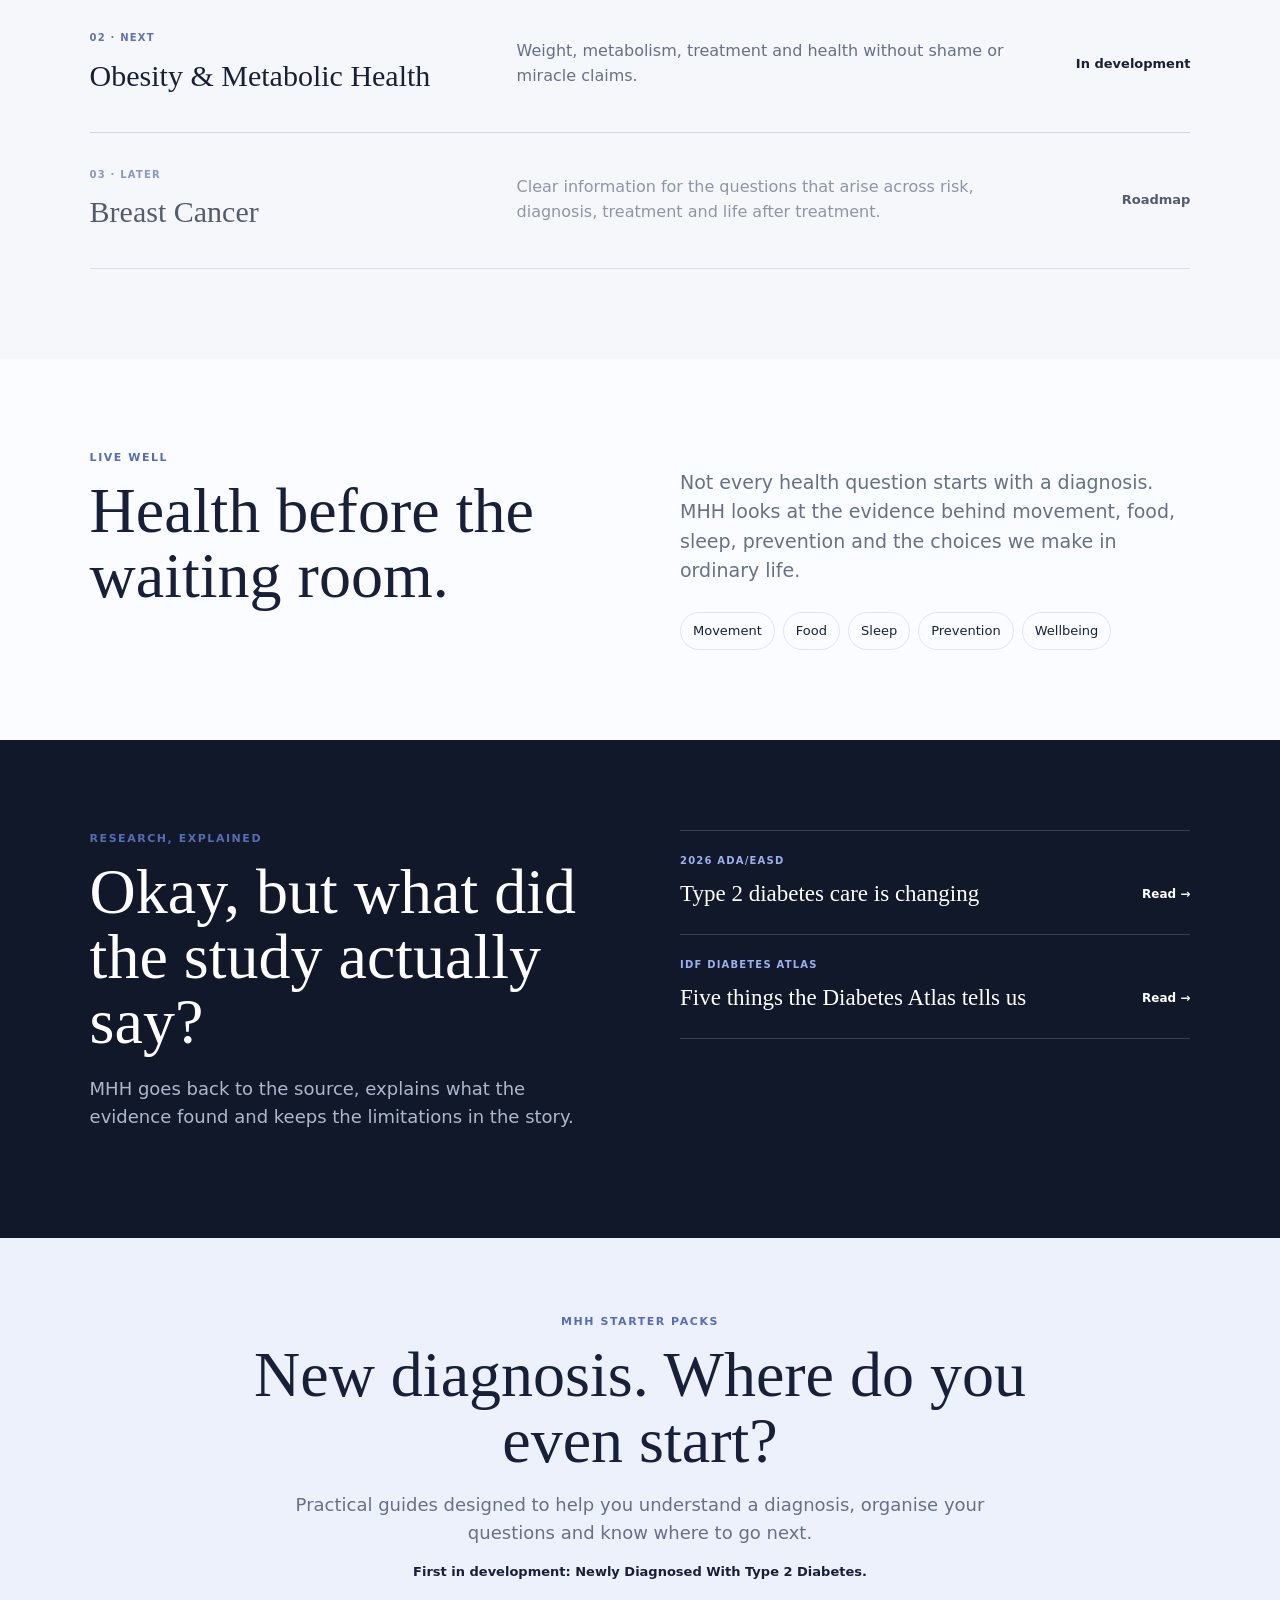
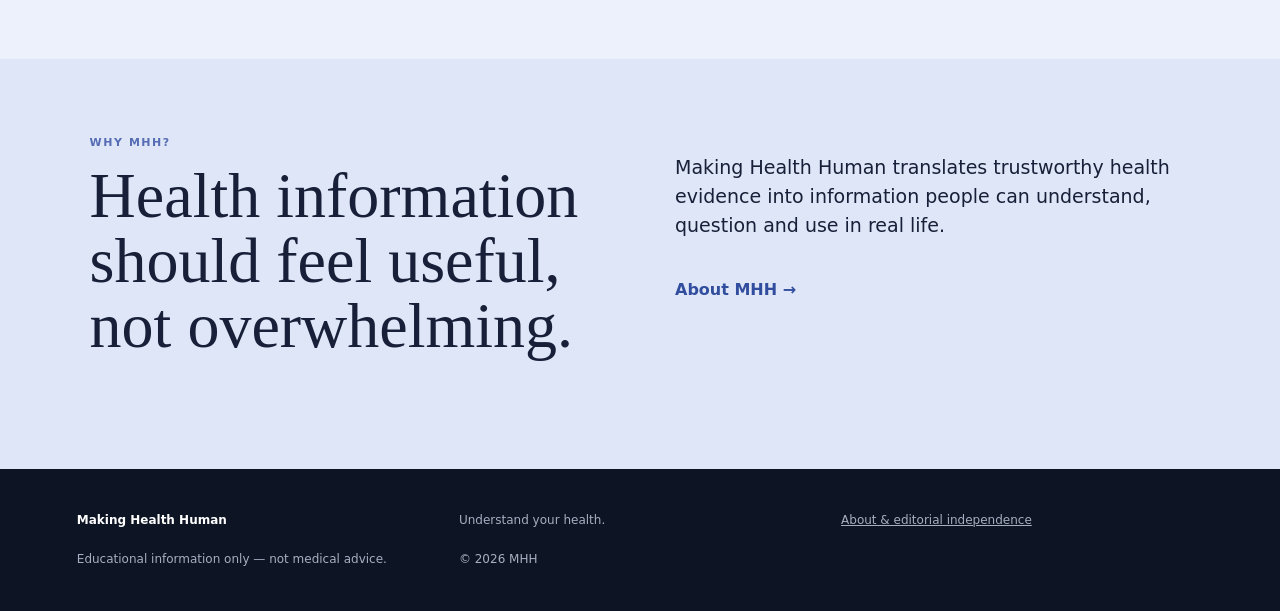
==== commit f44ad2a2: "Revert homepage to original MHH styling" ====
--- a/index.html
+++ b/index.html
@@ -1,4 +1,4 @@
-<!doctype html><html lang="en"><head><meta charset="utf-8"><meta name="viewport" content="width=device-width,initial-scale=1"><title>Making Health Human | Understand your health</title><meta name="description" content="Making Health Human helps people understand their health with clear, trustworthy information for real life."><meta name="robots" content="index,follow"><link rel="canonical" href="https://nomcebo12-ux.github.io/making-health-human/"><meta property="og:type" content="website"><meta property="og:title" content="Making Health Human | Understand your health"><meta property="og:description" content="Clear, trustworthy health information for real life."><meta property="og:url" content="https://nomcebo12-ux.github.io/making-health-human/"><meta property="og:site_name" content="Making Health Human"><link rel="stylesheet" href="brand.css"></head><body><header><a class="brand" href="index.html"><b>MHH</b> Making Health Human</a><nav><a href="#this-week">This Week</a><a href="#conditions">Health Conditions</a><a href="#live-well">Live Well</a><a href="#research">Research Explained</a><a href="about.html">About</a></nav></header><main>
+<!doctype html><html lang="en"><head><meta charset="utf-8"><meta name="viewport" content="width=device-width,initial-scale=1"><title>Making Health Human | Understand your health</title><meta name="description" content="Making Health Human helps people understand their health with clear, trustworthy information for real life."><meta name="robots" content="index,follow"><link rel="canonical" href="https://nomcebo12-ux.github.io/making-health-human/"><meta property="og:type" content="website"><meta property="og:title" content="Making Health Human | Understand your health"><meta property="og:description" content="Clear, trustworthy health information for real life."><meta property="og:url" content="https://nomcebo12-ux.github.io/making-health-human/"><meta property="og:site_name" content="Making Health Human"><link rel="stylesheet" href="styles.css"></head><body><header><a class="brand" href="index.html"><b>MHH</b> Making Health Human</a><nav><a href="#this-week">This Week</a><a href="#conditions">Health Conditions</a><a href="#live-well">Live Well</a><a href="#research">Research Explained</a><a href="about.html">About</a></nav></header><main>
 <section class="hero clean-hero"><div><small>MAKING HEALTH HUMAN</small><h1>Understand<br><em>your health.</em></h1><p>Clear, trustworthy health information for real life. MHH helps you understand health conditions, make sense of new research and use evidence in everyday life.</p><a class="btn" href="#this-week">Start here</a></div></section>
 <section id="this-week" class="weekly weekly-clean"><div class="weekly-label"><small>THIS WEEK AT MHH</small><span>Updated weekly</span></div><div class="weekly-compact"><div class="weekly-thumb"><img src="https://images.pexels.com/photos/6551265/pexels-photo-6551265.jpeg?auto=compress&cs=tinysrgb&w=900" alt="Friends walking outdoors"><span>Photo: Andres Ayrton / Pexels</span></div><div class="weekly-copy"><small>DIABETES · MHH EXPLAINS</small><h2>Type 2 diabetes care is changing. What does that actually mean?</h2><p>Five things worth knowing from the latest ADA/EASD consensus report, from heart and kidney health to weight and everyday life.</p><a class="text-link" href="type-2-diabetes-2026-consensus-summary.html">Read this week's feature →</a></div></div></section>
 <section id="conditions" class="home-section"><div class="section-title"><small>HEALTH CONDITIONS</small><h2>Start with what you need.</h2><p>Diabetes is MHH's first full health hub. We are building carefully from there.</p></div><div class="condition-list"><a href="diabetes.html" class="condition-row live"><div><span>01</span><h3>Diabetes</h3></div><p>Understand diabetes, everyday life, useful resources and the research shaping care.</p><strong>Explore →</strong></a><div class="condition-row"><div><span>02 · NEXT</span><h3>Obesity & Metabolic Health</h3></div><p>Weight, metabolism, treatment and health without shame or miracle claims.</p><strong>In development</strong></div><div class="condition-row muted-row"><div><span>03 · LATER</span><h3>Breast Cancer</h3></div><p>Clear information for the questions that arise across risk, diagnosis, treatment and life after treatment.</p><strong>Roadmap</strong></div></div></section>
--- a/styles.css
+++ b/styles.css
@@ -0,0 +1,4 @@
+:root{--blue:#7890d8;--ink:#172038;--muted:#667087;--paper:#fbfcff;--pale:#eff3fb;--line:#dfe5f2;--dark:#11182a}*{box-sizing:border-box}html{scroll-behavior:smooth}body{margin:0;background:var(--paper);color:var(--ink);font:16px/1.55 Inter,system-ui,-apple-system,sans-serif}a{color:inherit;text-decoration:none}header{height:76px;padding:0 6vw;display:flex;align-items:center;justify-content:space-between;border-bottom:1px solid var(--line);background:#fbfcfff2;position:sticky;top:0;z-index:5;backdrop-filter:blur(10px)}.brand{display:flex;gap:12px;align-items:center;font-weight:700}.brand b{background:var(--blue);color:white;width:40px;height:40px;border-radius:50%;display:grid;place-items:center;font-size:12px}nav{display:flex;gap:25px;font-size:14px}section{padding:90px 7vw}small,.card span,.resource span{display:block;color:#566db4;font-size:11px;font-weight:800;letter-spacing:.14em;margin-bottom:12px}h1,h2,h3{font-family:Georgia,serif;font-weight:500}h2{font-size:clamp(38px,5vw,64px);line-height:1.02;margin:10px 0 36px}.btn{display:inline-block;background:var(--ink);color:white;border-radius:999px;padding:13px 19px;font-weight:700;width:max-content;margin-top:20px}.text-link{display:inline-block;margin-top:18px;font-weight:800;color:#314d9d}.hero{min-height:650px;display:flex;flex-direction:column;justify-content:center;background:radial-gradient(circle at 80% 25%,#dce4fa,transparent 30%)}.hero h1,.topic h1,.article h1{font-size:clamp(58px,9vw,120px);line-height:.88;letter-spacing:-.05em;margin:15px 0 30px}.hero h1 em{color:var(--blue);font-weight:400}.hero>p,.topic>p,.article>p{font-size:21px;color:var(--muted);max-width:760px}.grid{display:grid;grid-template-columns:repeat(3,1fr);gap:15px}.card,.resource{background:white;border:1px solid var(--line);border-radius:20px;padding:28px;min-height:290px}.card h3,.resource h3{font-size:29px;line-height:1.08;margin:25px 0 12px}.card p,.resource p{color:var(--muted)}.card strong{display:block;margin-top:20px}.card.live,.resource.live{border-color:#b9c6eb}.pale{background:var(--pale)}.about{background:#dfe6f8;display:grid;grid-template-columns:1fr 1fr;gap:70px}.about p{font-size:19px}.topic{background:linear-gradient(135deg,#eef2fc,#fbfcff)}.topic>a,.article>a{display:block;margin-bottom:50px;color:var(--muted);font-weight:700}.chips{display:flex;gap:8px;flex-wrap:wrap;margin-top:30px}.chips a{background:white;border:1px solid var(--line);border-radius:999px;padding:8px 12px;font-size:13px;font-weight:700}.resources{display:grid;grid-template-columns:1fr 1fr;gap:15px}.resource{display:flex;flex-direction:column}.resource strong{margin-top:auto;padding-top:20px;font-size:14px}.resource i{font-size:12px;color:var(--muted);margin-top:auto}.dark{background:var(--dark);color:white}.dark>p{color:#aeb8cc;max-width:760px}.darkcard{background:#1c2539;border-color:#303b54;color:white}.darkcard p,.darkcard i{color:#aeb8cc}.note{background:var(--pale);border-radius:18px;padding:30px;max-width:900px}.note p{color:var(--muted)}.article{max-width:1100px}.coming{margin-top:55px;background:var(--pale);border-radius:22px;padding:45px;max-width:800px}.coming h2{font-size:40px;margin-bottom:15px}footer{background:#0d1424;color:white;padding:42px 6vw;display:grid;grid-template-columns:1fr 1fr 1fr;gap:20px;font-size:12px}footer span{color:#a6afc1}footer a{text-decoration:underline}.section-intro{font-size:18px;color:var(--muted);max-width:760px;margin:-22px 0 36px}.resource-grid{display:grid;grid-template-columns:repeat(2,1fr);gap:15px}.resource-grid .resource{min-height:360px}.global{background:#e5ebfa}.world-grid{display:grid;grid-template-columns:repeat(3,1fr);gap:12px}.world-card{background:white;border-radius:20px;padding:22px;min-height:285px;display:flex;flex-direction:column;border:1px solid #d7def0}.world-card>b{width:48px;height:48px;border-radius:50%;background:var(--ink);color:white;display:grid;place-items:center;font-size:12px}.world-card>span{font-size:10px;font-weight:800;letter-spacing:.12em;color:#6574a0;margin-top:22px}.world-card h3{font-size:24px;margin:8px 0}.world-card p{color:var(--muted);font-size:14px}.world-card strong{font-size:13px;margin-top:auto}.editorial-note{margin-top:24px;background:#f8faff;border:1px solid #d3dcf2;border-radius:16px;padding:20px;color:#58637c;max-width:980px}.voices{background:#f8f5ef}.explainer{padding:80px 7vw;max-width:950px;margin:auto}.explainer h1,.about-page h1{font-size:clamp(48px,7vw,88px)}.explainer h2,.about-page h2{font-size:clamp(30px,4vw,46px);margin:60px 0 16px}.explainer p,.about-page p{font-size:18px;max-width:800px}.dek{font-size:22px!important;color:var(--muted);margin-bottom:45px}.africa-callout{background:#e7ecfa;border-radius:24px;padding:38px;margin:60px 0}.clean-list{max-width:800px;padding-left:22px}.clean-list li{margin:14px 0;color:#4f5a71}.source-box{border-top:1px solid var(--line);margin-top:65px;padding-top:30px}.source-box .tiny{font-size:12px;color:var(--muted)}.about-page{padding:80px 7vw;max-width:950px;margin:auto}.spotlight-head{display:flex;justify-content:space-between;gap:25px;align-items:end;margin-bottom:34px}.spotlight-head h2{margin-bottom:0}.spotlight-month{background:var(--ink);color:white;border-radius:999px;padding:9px 14px;font-size:11px;font-weight:800;letter-spacing:.12em}.all-countries{margin-top:30px}.all-countries summary{cursor:pointer;font-weight:800}.all-countries .world-grid{margin-top:20px}.whats-new{background:#f8f5ef}.news-grid{display:grid;grid-template-columns:repeat(2,1fr);gap:15px}.news-card{background:white;border:1px solid #e3ded5;border-radius:20px;padding:28px;display:flex;flex-direction:column;min-height:300px}.news-card span{font-size:11px;font-weight:800;letter-spacing:.12em;color:#7b6651}.news-card h3{font-size:30px;line-height:1.08;margin:20px 0 12px}.news-card p{color:var(--muted)}.news-card strong{margin-top:auto}.summary-source{background:#eef2fc;border-radius:18px;padding:22px 25px;margin:30px 0 45px;display:grid;gap:5px}.summary-source span{color:var(--muted)}.mhh-infographic{padding:45px 0}.summary-five{display:grid;grid-template-columns:repeat(2,1fr);gap:14px}.summary-five article{background:#f2f5fb;border:1px solid var(--line);border-radius:20px;padding:25px}.summary-five article:last-child{grid-column:1/-1}.summary-five article>b{display:grid;place-items:center;width:42px;height:42px;border-radius:50%;background:var(--blue);color:white;font-size:12px}.summary-five h3{font-size:26px;margin:18px 0 8px}.summary-five p{font-size:15px;color:var(--muted)}.human-photo-band{padding:0;display:grid;grid-template-columns:1.25fr .75fr;background:var(--dark);color:white;min-height:560px}.human-photo-band img{width:100%;height:100%;min-height:560px;object-fit:cover}.human-photo-band>div{padding:70px 6vw;display:flex;flex-direction:column;justify-content:center}.human-photo-band h2{font-size:clamp(44px,4vw,70px);margin:10px 0 24px}.human-photo-band p{color:#c6cedd;font-size:19px}.human-photo-band>div>span,.movement-photo span{font-size:10px;color:#98a3b8;margin-top:20px}.prevention{background:#f3f6ed}.split-intro{display:grid;grid-template-columns:1fr 1fr;gap:70px;align-items:end;margin-bottom:45px}.split-intro h2{margin-bottom:0}.split-intro>p{font-size:18px;color:var(--muted);max-width:650px}.movement-section{display:grid;grid-template-columns:1fr 1fr;padding:0;background:#e9eef9;min-height:650px}.movement-photo{position:relative}.movement-photo img{width:100%;height:100%;min-height:650px;object-fit:cover}.movement-photo span{position:absolute;bottom:14px;left:18px;background:#11182acc;color:white;padding:5px 8px;border-radius:5px}.movement-copy{padding:80px 7vw;display:flex;flex-direction:column;justify-content:center}.movement-copy h2{margin:8px 0 25px}.movement-copy>p{font-size:19px;color:var(--muted)}.movement-links{display:grid;gap:10px;margin:25px 0}.movement-links a{background:white;border-radius:16px;padding:18px 20px}.movement-links b,.movement-links span{display:block}.movement-links span{font-size:13px;color:var(--muted);margin-top:4px}.tiny-note{font-size:13px!important}
+/* streamlined editorial homepage */.clean-hero{min-height:600px;background:linear-gradient(135deg,#fbfcff 55%,#edf1fb)}.clean-hero>div{max-width:900px}.clean-hero p{font-size:21px;color:var(--muted);max-width:720px}.weekly-clean{padding-top:70px;padding-bottom:80px}.weekly-label{display:flex;align-items:center;justify-content:space-between;border-bottom:1px solid var(--line);padding-bottom:14px;margin-bottom:30px}.weekly-label small{margin:0}.weekly-label span{font-size:12px;color:var(--muted)}.weekly-compact{display:grid;grid-template-columns:360px 1fr;gap:50px;align-items:center;max-width:1180px}.weekly-thumb{height:260px;border-radius:18px;overflow:hidden;position:relative}.weekly-thumb img{width:100%;height:100%;object-fit:cover}.weekly-thumb span{position:absolute;bottom:8px;left:9px;background:#11182acc;color:white;padding:4px 6px;border-radius:4px;font-size:9px}.weekly-copy{padding:0}.weekly-copy h2{font-size:clamp(34px,4vw,55px);margin:8px 0 16px}.weekly-copy p{color:var(--muted);font-size:17px;max-width:700px}.home-section{background:#f5f7fb}.section-title{max-width:720px;margin-bottom:42px}.section-title h2{margin-bottom:16px}.section-title p{color:var(--muted);font-size:18px}.condition-list{border-top:1px solid #ccd5e6}.condition-row{display:grid;grid-template-columns:1.1fr 1.4fr 140px;gap:35px;align-items:center;padding:28px 0;border-bottom:1px solid #ccd5e6}.condition-row span{font-size:10px;font-weight:800;letter-spacing:.12em;color:#6074ae}.condition-row h3{font-size:30px;margin:4px 0}.condition-row p{color:var(--muted);margin:0}.condition-row strong{font-size:13px;text-align:right}.condition-row.live:hover h3{color:#405cae}.muted-row{opacity:.72}.home-split{display:grid;grid-template-columns:1fr 1fr;gap:80px}.home-split h2{margin-bottom:0}.home-split>div>p{font-size:19px;color:var(--muted);max-width:650px}.inline-topics{display:flex;gap:8px;flex-wrap:wrap;margin-top:26px}.inline-topics span{border:1px solid var(--line);border-radius:999px;padding:8px 12px;font-size:13px}.research-home{background:var(--dark);color:white;display:grid;grid-template-columns:1fr 1fr;gap:80px}.research-home h2{margin-bottom:20px}.research-home>div>p{color:#aeb8cc;font-size:18px}.research-links{border-top:1px solid #354057}.research-links a{display:grid;grid-template-columns:1fr auto;gap:8px;padding:22px 0;border-bottom:1px solid #354057}.research-links span{grid-column:1/-1;color:#9cb0ef;font-size:10px;font-weight:800;letter-spacing:.12em}.research-links b{font-family:Georgia,serif;font-size:23px;font-weight:500}.research-links strong{font-size:12px;align-self:center}.starter-strip{background:#edf1fb;text-align:center;padding-top:75px;padding-bottom:75px}.starter-strip h2{max-width:800px;margin:10px auto 18px}.starter-strip p{max-width:700px;margin:0 auto 12px;color:var(--muted);font-size:18px}.starter-strip>b{font-size:13px}.home-about{padding-top:75px;padding-bottom:75px}
+@media(min-width:1000px){.explainer{max-width:1440px;padding:90px 6vw 120px}.explainer>h1{font-size:clamp(72px,7vw,112px);max-width:1180px;line-height:.92;letter-spacing:-.045em}.explainer>.dek{font-size:27px!important;max-width:900px}.explainer>.summary-source{max-width:none;grid-template-columns:180px 1fr;align-items:center;padding:28px 34px}.mhh-infographic{margin:55px -2vw;padding:64px 2vw;background:linear-gradient(135deg,#eef2fc,#f8faff 55%,#eef4fb);border-radius:32px}.mhh-infographic>h2{font-size:64px}.summary-five{grid-template-columns:repeat(3,1fr);gap:18px}.summary-five article{min-height:300px;padding:32px}.summary-five article:last-child{grid-column:auto}.summary-five h3{font-size:31px}.explainer>h2,.explainer>.africa-callout,.explainer>.source-box,.explainer>.clean-list,.explainer>p:not(.dek){max-width:1000px}}@media(min-width:1300px){.summary-five{grid-template-columns:repeat(5,1fr)}.summary-five article{min-height:355px}.summary-five h3{font-size:27px}}
+@media(max-width:800px){header{height:68px;padding:0 20px}.brand{font-size:14px}.brand b{width:36px;height:36px}nav{display:none}section{padding:56px 22px}.hero{min-height:510px}.hero h1,.topic h1,.article h1{font-size:clamp(52px,16vw,72px)}.clean-hero{min-height:500px;padding-top:70px;padding-bottom:70px}.clean-hero p{font-size:18px}.grid,.resources,.about,.resource-grid,.world-grid,.news-grid,.summary-five,.split-intro,.human-photo-band,.movement-section,.home-split,.research-home{grid-template-columns:1fr}.weekly-clean{padding-top:48px;padding-bottom:55px}.weekly-label{margin-bottom:22px}.weekly-compact{grid-template-columns:1fr;gap:22px}.weekly-thumb{height:180px;border-radius:14px}.weekly-copy h2{font-size:35px}.weekly-copy p{font-size:16px}.condition-row{grid-template-columns:1fr;padding:22px 0;gap:8px}.condition-row h3{font-size:27px}.condition-row p{font-size:15px}.condition-row strong{text-align:left;margin-top:4px}.home-split,.research-home{gap:30px}.research-links b{font-size:21px}.starter-strip{text-align:left}.starter-strip h2,.starter-strip p{margin-left:0}.about{gap:18px}.card{min-height:250px}.coming{padding:30px 24px}footer{grid-template-columns:1fr;padding:36px 22px}.resource-grid .resource{min-height:300px}.spotlight-head{display:block}.spotlight-month{display:inline-block;margin-top:14px}.human-photo-band img{min-height:300px;max-height:360px}.human-photo-band>div{padding:45px 22px}.movement-photo img{min-height:360px}.movement-copy{padding:48px 22px}.explainer{max-width:none}.mhh-infographic{padding:35px 0}.summary-five article{min-height:auto}.summary-five article:last-child{grid-column:auto}}
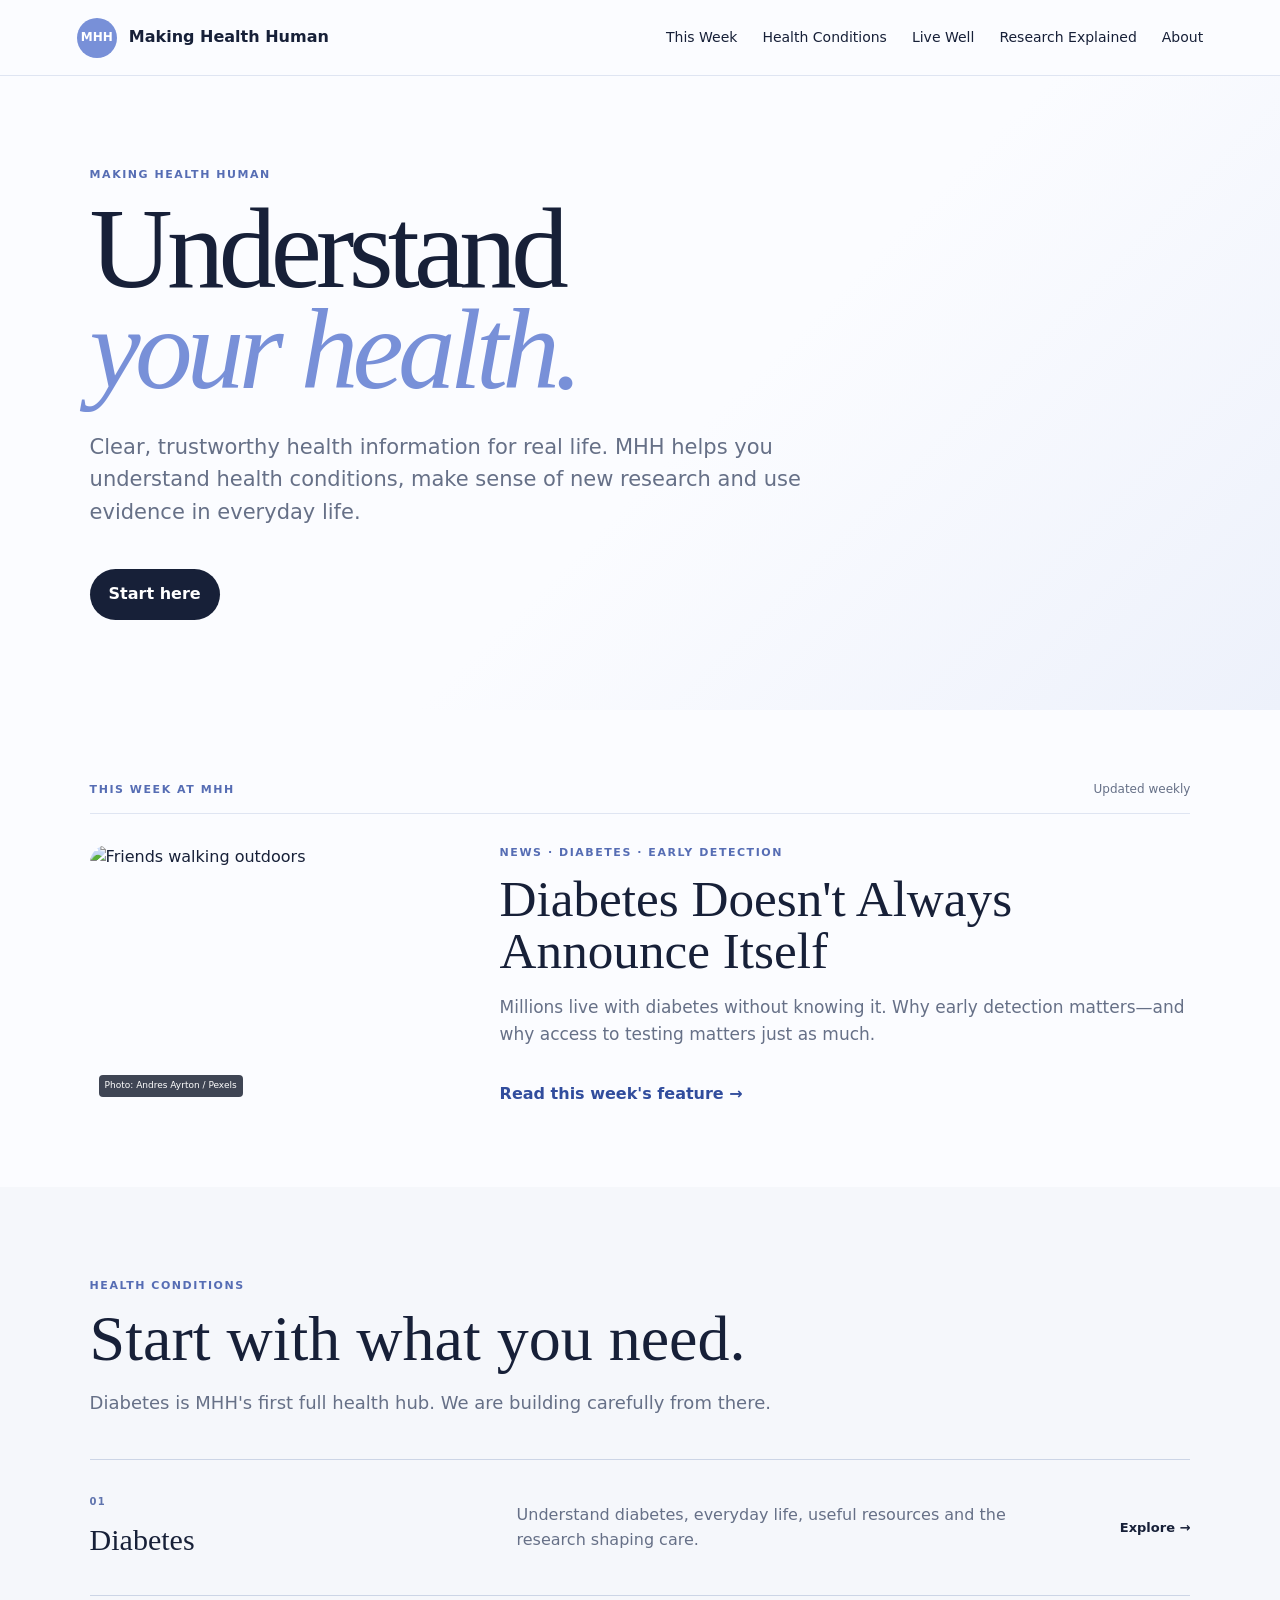
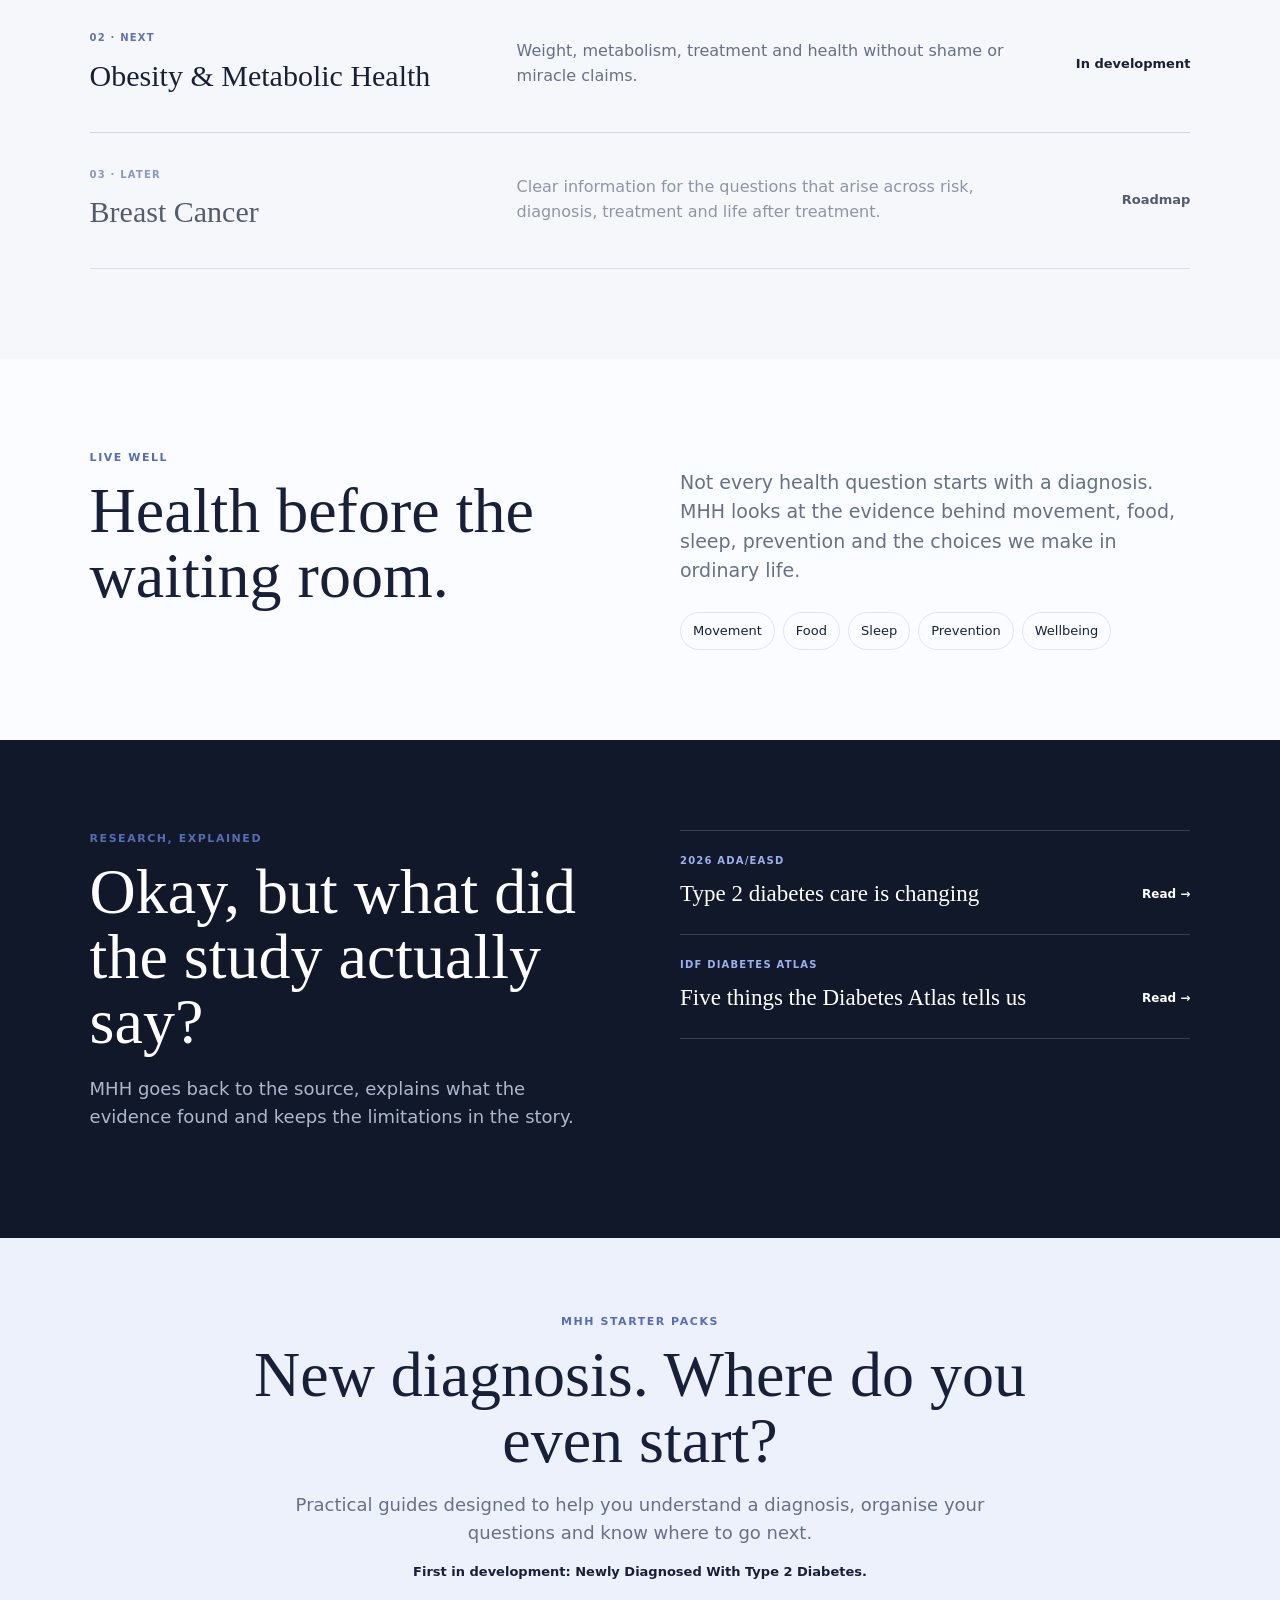
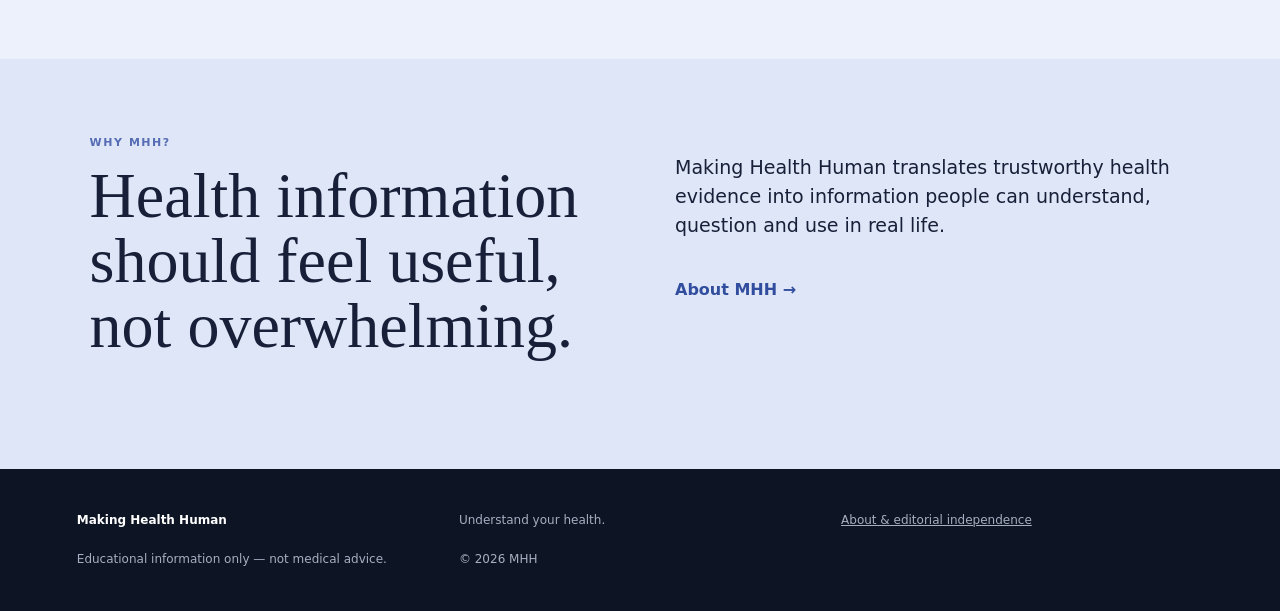
==== commit b84013ba: "Feature diabetes early detection and update canonical URLs" ====
--- a/index.html
+++ b/index.html
@@ -1,6 +1,6 @@
-<!doctype html><html lang="en"><head><meta charset="utf-8"><meta name="viewport" content="width=device-width,initial-scale=1"><title>Making Health Human | Understand your health</title><meta name="description" content="Making Health Human helps people understand their health with clear, trustworthy information for real life."><meta name="robots" content="index,follow"><link rel="canonical" href="https://nomcebo12-ux.github.io/making-health-human/"><meta property="og:type" content="website"><meta property="og:title" content="Making Health Human | Understand your health"><meta property="og:description" content="Clear, trustworthy health information for real life."><meta property="og:url" content="https://nomcebo12-ux.github.io/making-health-human/"><meta property="og:site_name" content="Making Health Human"><link rel="stylesheet" href="styles.css"></head><body><header><a class="brand" href="index.html"><b>MHH</b> Making Health Human</a><nav><a href="#this-week">This Week</a><a href="#conditions">Health Conditions</a><a href="#live-well">Live Well</a><a href="#research">Research Explained</a><a href="about.html">About</a></nav></header><main>
+<!doctype html><html lang="en"><head><meta charset="utf-8"><meta name="viewport" content="width=device-width,initial-scale=1"><title>Making Health Human | Understand your health</title><meta name="description" content="Making Health Human helps people understand their health with clear, trustworthy information for real life."><meta name="robots" content="index,follow"><link rel="canonical" href="https://making-health-human.pages.dev/"><meta property="og:type" content="website"><meta property="og:title" content="Making Health Human | Understand your health"><meta property="og:description" content="Clear, trustworthy health information for real life."><meta property="og:url" content="https://making-health-human.pages.dev/"><meta property="og:site_name" content="Making Health Human"><link rel="stylesheet" href="styles.css"></head><body><header><a class="brand" href="index.html"><b>MHH</b> Making Health Human</a><nav><a href="#this-week">This Week</a><a href="#conditions">Health Conditions</a><a href="#live-well">Live Well</a><a href="#research">Research Explained</a><a href="about.html">About</a></nav></header><main>
 <section class="hero clean-hero"><div><small>MAKING HEALTH HUMAN</small><h1>Understand<br><em>your health.</em></h1><p>Clear, trustworthy health information for real life. MHH helps you understand health conditions, make sense of new research and use evidence in everyday life.</p><a class="btn" href="#this-week">Start here</a></div></section>
-<section id="this-week" class="weekly weekly-clean"><div class="weekly-label"><small>THIS WEEK AT MHH</small><span>Updated weekly</span></div><div class="weekly-compact"><div class="weekly-thumb"><img src="https://images.pexels.com/photos/6551265/pexels-photo-6551265.jpeg?auto=compress&cs=tinysrgb&w=900" alt="Friends walking outdoors"><span>Photo: Andres Ayrton / Pexels</span></div><div class="weekly-copy"><small>DIABETES · MHH EXPLAINS</small><h2>Type 2 diabetes care is changing. What does that actually mean?</h2><p>Five things worth knowing from the latest ADA/EASD consensus report, from heart and kidney health to weight and everyday life.</p><a class="text-link" href="type-2-diabetes-2026-consensus-summary.html">Read this week's feature →</a></div></div></section>
+<section id="this-week" class="weekly weekly-clean"><div class="weekly-label"><small>THIS WEEK AT MHH</small><span>Updated weekly</span></div><div class="weekly-compact"><div class="weekly-thumb"><img src="https://images.pexels.com/photos/6551265/pexels-photo-6551265.jpeg?auto=compress&cs=tinysrgb&w=900" alt="Friends walking outdoors"><span>Photo: Andres Ayrton / Pexels</span></div><div class="weekly-copy"><small>NEWS · DIABETES · EARLY DETECTION</small><h2>Diabetes Doesn't Always Announce Itself</h2><p>Millions live with diabetes without knowing it. Why early detection matters—and why access to testing matters just as much.</p><a class="text-link" href="diabetes-doesnt-always-announce-itself.html">Read this week's feature →</a></div></div></section>
 <section id="conditions" class="home-section"><div class="section-title"><small>HEALTH CONDITIONS</small><h2>Start with what you need.</h2><p>Diabetes is MHH's first full health hub. We are building carefully from there.</p></div><div class="condition-list"><a href="diabetes.html" class="condition-row live"><div><span>01</span><h3>Diabetes</h3></div><p>Understand diabetes, everyday life, useful resources and the research shaping care.</p><strong>Explore →</strong></a><div class="condition-row"><div><span>02 · NEXT</span><h3>Obesity & Metabolic Health</h3></div><p>Weight, metabolism, treatment and health without shame or miracle claims.</p><strong>In development</strong></div><div class="condition-row muted-row"><div><span>03 · LATER</span><h3>Breast Cancer</h3></div><p>Clear information for the questions that arise across risk, diagnosis, treatment and life after treatment.</p><strong>Roadmap</strong></div></div></section>
 <section id="live-well" class="home-split"><div><small>LIVE WELL</small><h2>Health before the waiting room.</h2></div><div><p>Not every health question starts with a diagnosis. MHH looks at the evidence behind movement, food, sleep, prevention and the choices we make in ordinary life.</p><div class="inline-topics"><span>Movement</span><span>Food</span><span>Sleep</span><span>Prevention</span><span>Wellbeing</span></div></div></section>
 <section id="research" class="research-home"><div><small>RESEARCH, EXPLAINED</small><h2>Okay, but what did the study actually say?</h2><p>MHH goes back to the source, explains what the evidence found and keeps the limitations in the story.</p></div><div class="research-links"><a href="type-2-diabetes-2026-consensus-summary.html"><span>2026 ADA/EASD</span><b>Type 2 diabetes care is changing</b><strong>Read →</strong></a><a href="atlas-2025-explained.html"><span>IDF DIABETES ATLAS</span><b>Five things the Diabetes Atlas tells us</b><strong>Read →</strong></a></div></section>
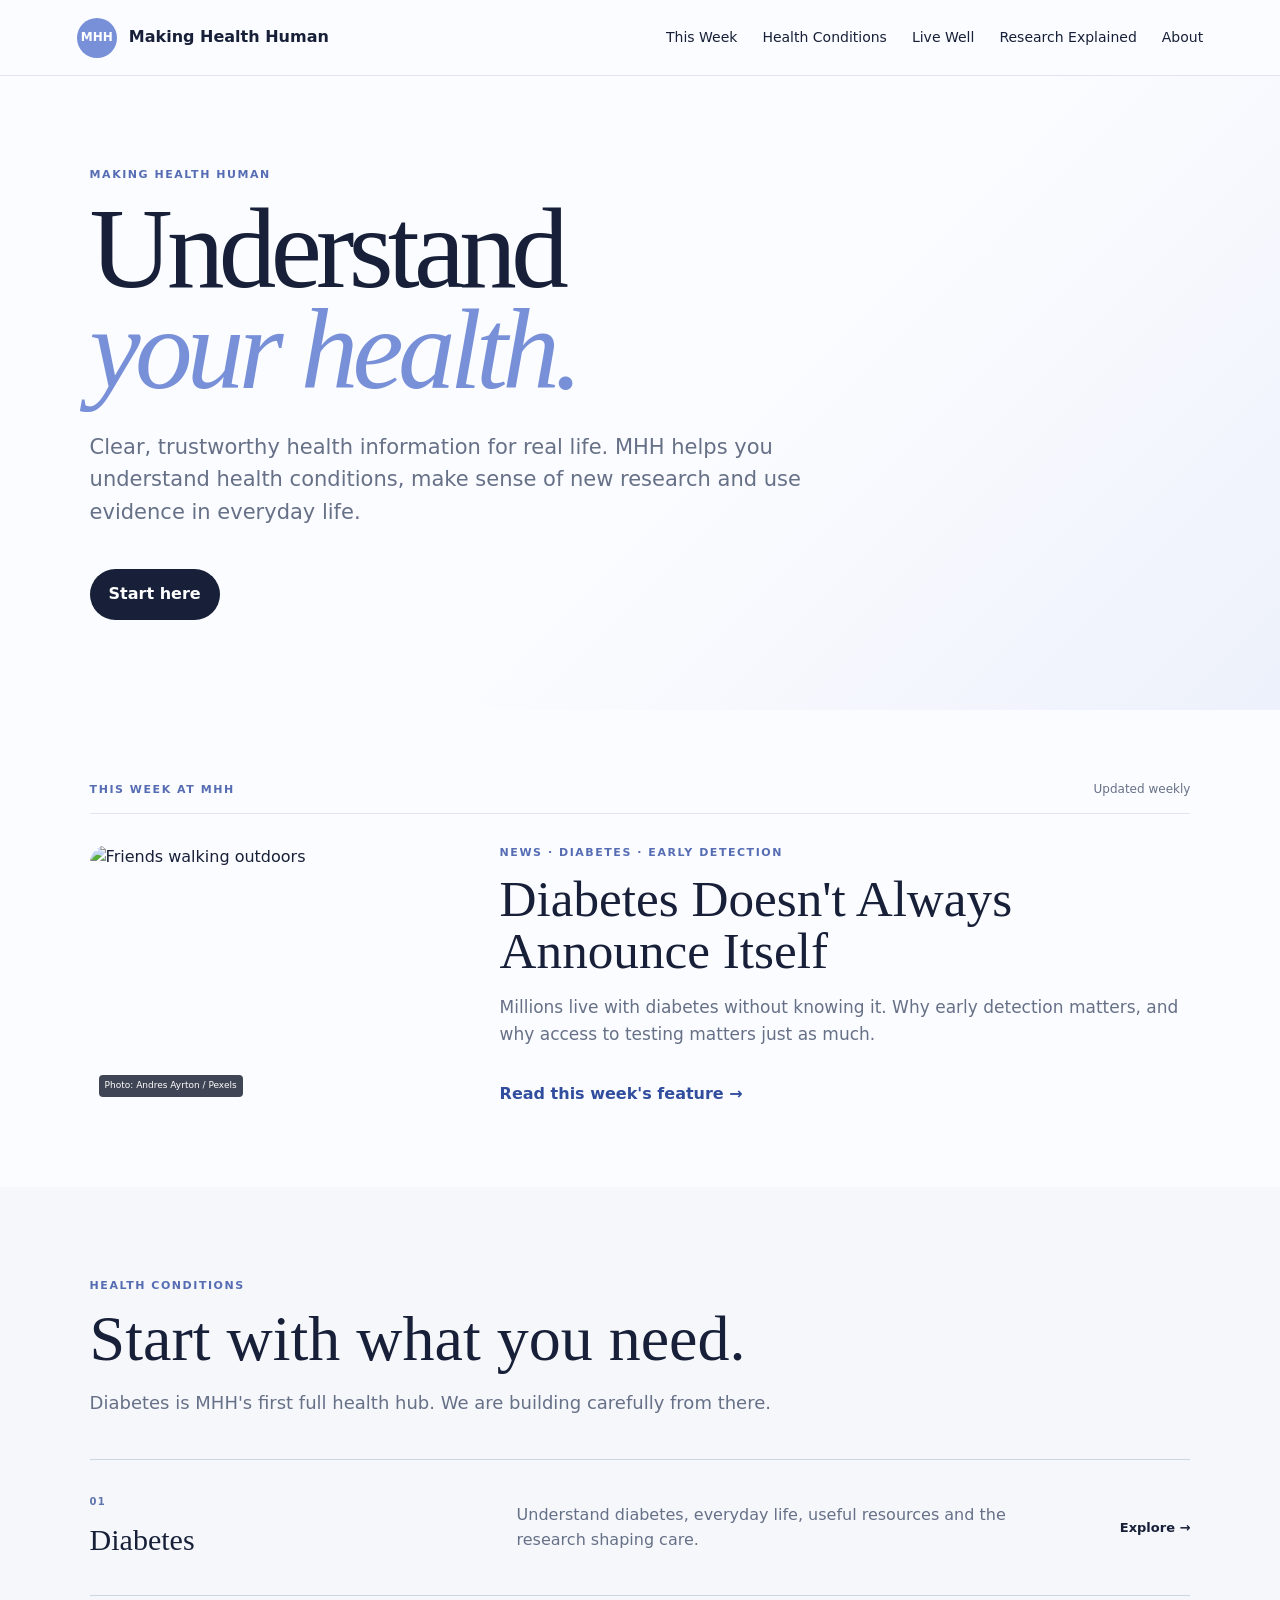
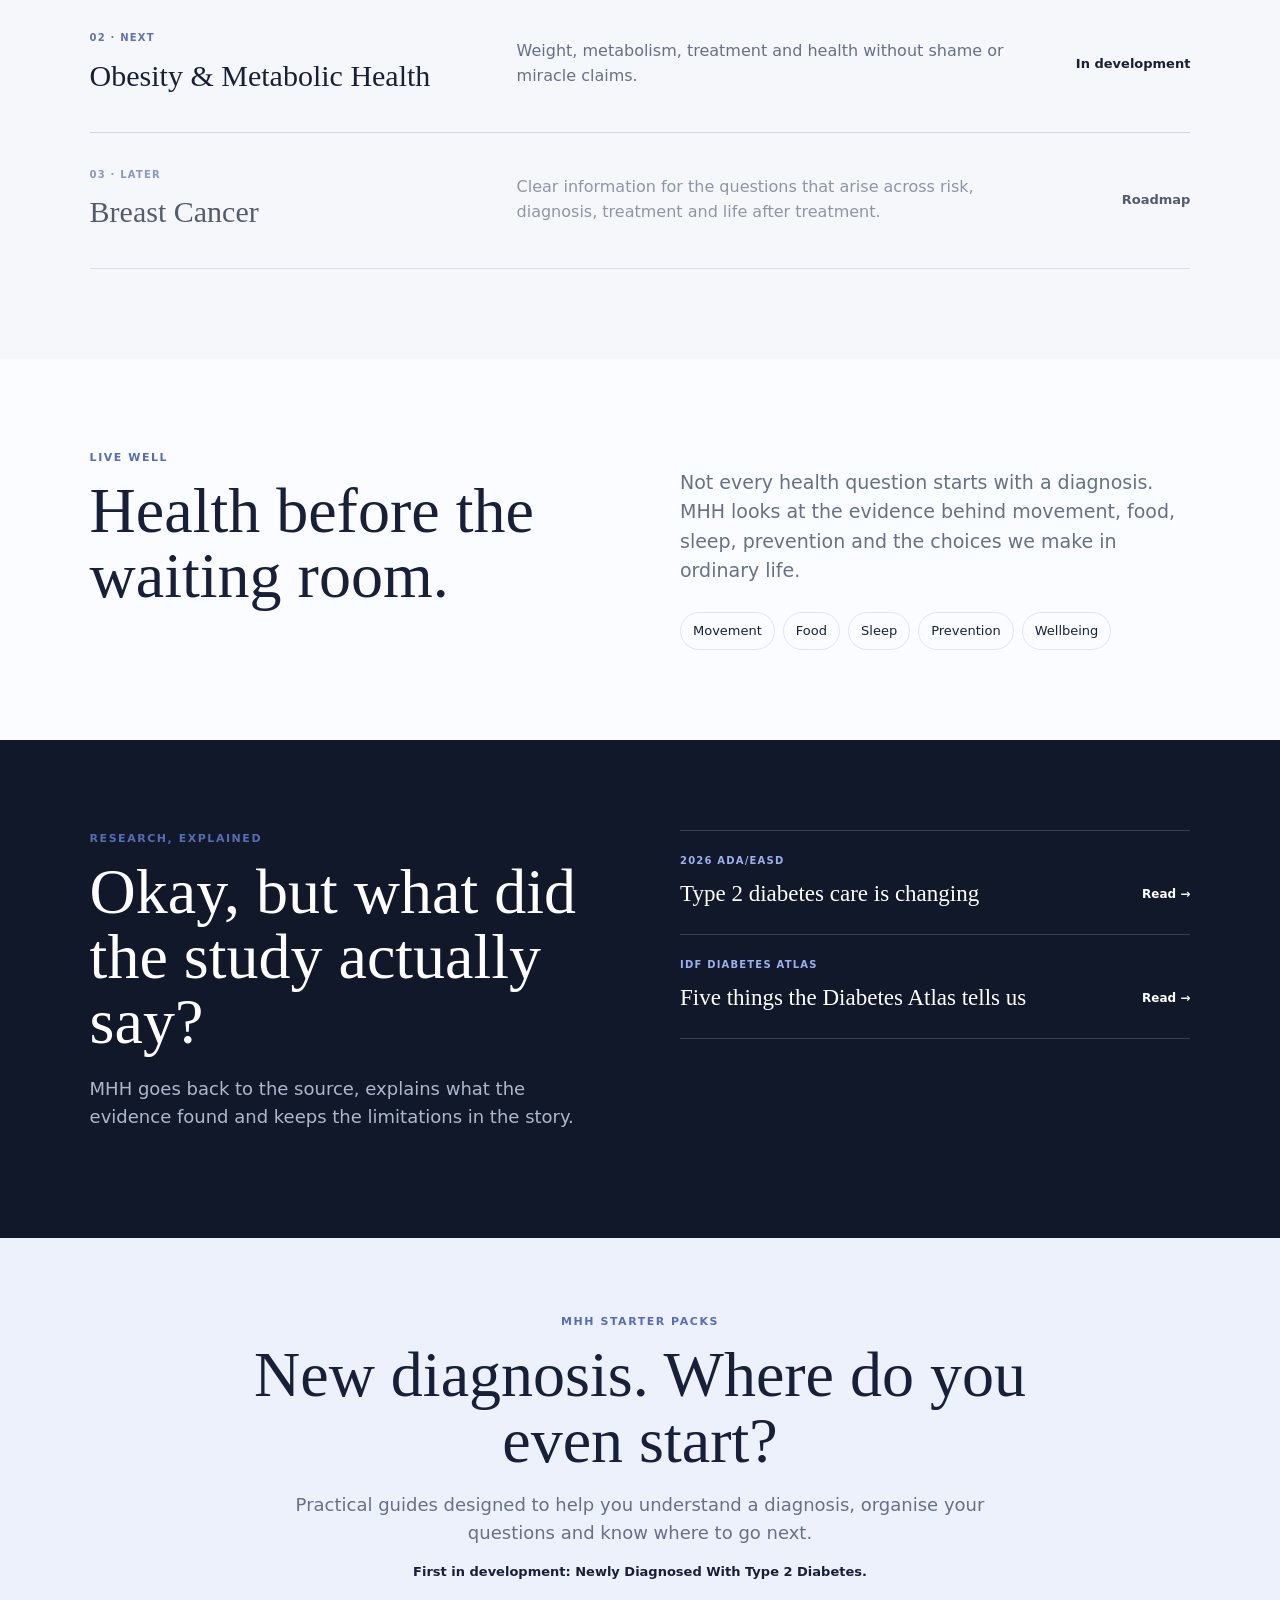
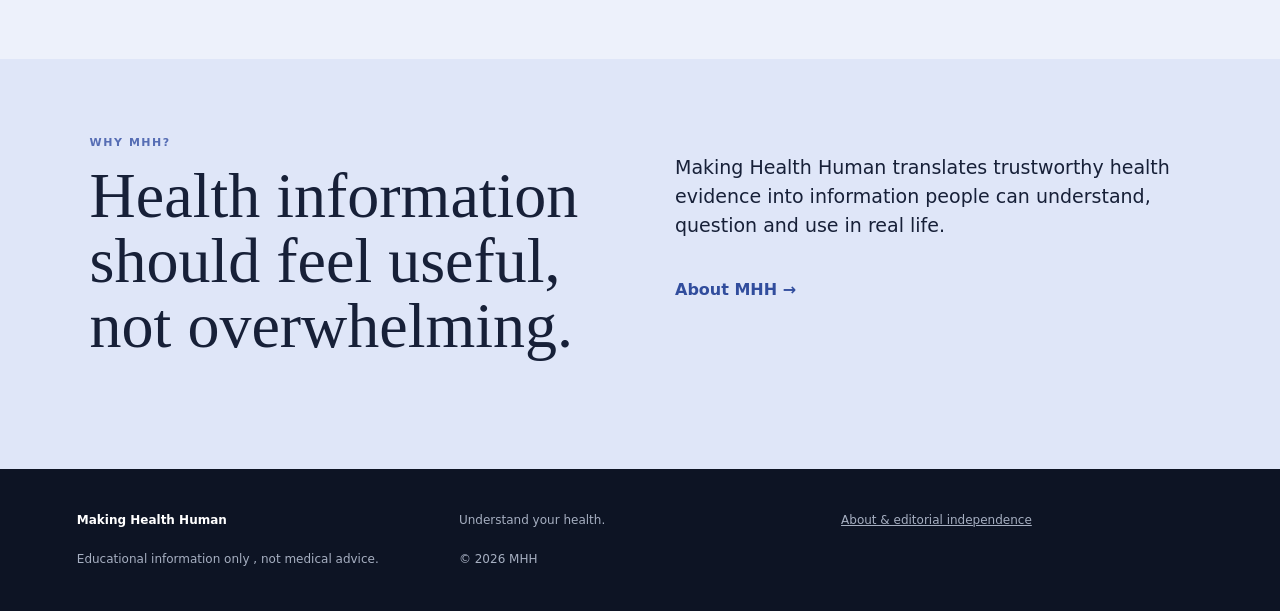
==== commit a6d97162: "Remove em dashes from homepage" ====
--- a/index.html
+++ b/index.html
@@ -1,9 +1,9 @@
 <!doctype html><html lang="en"><head><meta charset="utf-8"><meta name="viewport" content="width=device-width,initial-scale=1"><title>Making Health Human | Understand your health</title><meta name="description" content="Making Health Human helps people understand their health with clear, trustworthy information for real life."><meta name="robots" content="index,follow"><link rel="canonical" href="https://making-health-human.pages.dev/"><meta property="og:type" content="website"><meta property="og:title" content="Making Health Human | Understand your health"><meta property="og:description" content="Clear, trustworthy health information for real life."><meta property="og:url" content="https://making-health-human.pages.dev/"><meta property="og:site_name" content="Making Health Human"><link rel="stylesheet" href="styles.css"></head><body><header><a class="brand" href="index.html"><b>MHH</b> Making Health Human</a><nav><a href="#this-week">This Week</a><a href="#conditions">Health Conditions</a><a href="#live-well">Live Well</a><a href="#research">Research Explained</a><a href="about.html">About</a></nav></header><main>
 <section class="hero clean-hero"><div><small>MAKING HEALTH HUMAN</small><h1>Understand<br><em>your health.</em></h1><p>Clear, trustworthy health information for real life. MHH helps you understand health conditions, make sense of new research and use evidence in everyday life.</p><a class="btn" href="#this-week">Start here</a></div></section>
-<section id="this-week" class="weekly weekly-clean"><div class="weekly-label"><small>THIS WEEK AT MHH</small><span>Updated weekly</span></div><div class="weekly-compact"><div class="weekly-thumb"><img src="https://images.pexels.com/photos/6551265/pexels-photo-6551265.jpeg?auto=compress&cs=tinysrgb&w=900" alt="Friends walking outdoors"><span>Photo: Andres Ayrton / Pexels</span></div><div class="weekly-copy"><small>NEWS · DIABETES · EARLY DETECTION</small><h2>Diabetes Doesn't Always Announce Itself</h2><p>Millions live with diabetes without knowing it. Why early detection matters—and why access to testing matters just as much.</p><a class="text-link" href="diabetes-doesnt-always-announce-itself.html">Read this week's feature →</a></div></div></section>
+<section id="this-week" class="weekly weekly-clean"><div class="weekly-label"><small>THIS WEEK AT MHH</small><span>Updated weekly</span></div><div class="weekly-compact"><div class="weekly-thumb"><img src="https://images.pexels.com/photos/6551265/pexels-photo-6551265.jpeg?auto=compress&cs=tinysrgb&w=900" alt="Friends walking outdoors"><span>Photo: Andres Ayrton / Pexels</span></div><div class="weekly-copy"><small>NEWS · DIABETES · EARLY DETECTION</small><h2>Diabetes Doesn't Always Announce Itself</h2><p>Millions live with diabetes without knowing it. Why early detection matters, and why access to testing matters just as much.</p><a class="text-link" href="diabetes-doesnt-always-announce-itself.html">Read this week's feature →</a></div></div></section>
 <section id="conditions" class="home-section"><div class="section-title"><small>HEALTH CONDITIONS</small><h2>Start with what you need.</h2><p>Diabetes is MHH's first full health hub. We are building carefully from there.</p></div><div class="condition-list"><a href="diabetes.html" class="condition-row live"><div><span>01</span><h3>Diabetes</h3></div><p>Understand diabetes, everyday life, useful resources and the research shaping care.</p><strong>Explore →</strong></a><div class="condition-row"><div><span>02 · NEXT</span><h3>Obesity & Metabolic Health</h3></div><p>Weight, metabolism, treatment and health without shame or miracle claims.</p><strong>In development</strong></div><div class="condition-row muted-row"><div><span>03 · LATER</span><h3>Breast Cancer</h3></div><p>Clear information for the questions that arise across risk, diagnosis, treatment and life after treatment.</p><strong>Roadmap</strong></div></div></section>
 <section id="live-well" class="home-split"><div><small>LIVE WELL</small><h2>Health before the waiting room.</h2></div><div><p>Not every health question starts with a diagnosis. MHH looks at the evidence behind movement, food, sleep, prevention and the choices we make in ordinary life.</p><div class="inline-topics"><span>Movement</span><span>Food</span><span>Sleep</span><span>Prevention</span><span>Wellbeing</span></div></div></section>
 <section id="research" class="research-home"><div><small>RESEARCH, EXPLAINED</small><h2>Okay, but what did the study actually say?</h2><p>MHH goes back to the source, explains what the evidence found and keeps the limitations in the story.</p></div><div class="research-links"><a href="type-2-diabetes-2026-consensus-summary.html"><span>2026 ADA/EASD</span><b>Type 2 diabetes care is changing</b><strong>Read →</strong></a><a href="atlas-2025-explained.html"><span>IDF DIABETES ATLAS</span><b>Five things the Diabetes Atlas tells us</b><strong>Read →</strong></a></div></section>
 <section class="starter-strip"><small>MHH STARTER PACKS</small><h2>New diagnosis. Where do you even start?</h2><p>Practical guides designed to help you understand a diagnosis, organise your questions and know where to go next.</p><b>First in development: Newly Diagnosed With Type 2 Diabetes.</b></section>
 <section class="about home-about"><div><small>WHY MHH?</small><h2>Health information should feel useful, not overwhelming.</h2></div><div><p>Making Health Human translates trustworthy health evidence into information people can understand, question and use in real life.</p><a class="text-link" href="about.html">About MHH →</a></div></section>
-</main><footer><b>Making Health Human</b><span>Understand your health.</span><span><a href="about.html">About & editorial independence</a></span><span>Educational information only — not medical advice.</span><span>© 2026 MHH</span></footer></body></html>+</main><footer><b>Making Health Human</b><span>Understand your health.</span><span><a href="about.html">About & editorial independence</a></span><span>Educational information only ,  not medical advice.</span><span>© 2026 MHH</span></footer></body></html>
